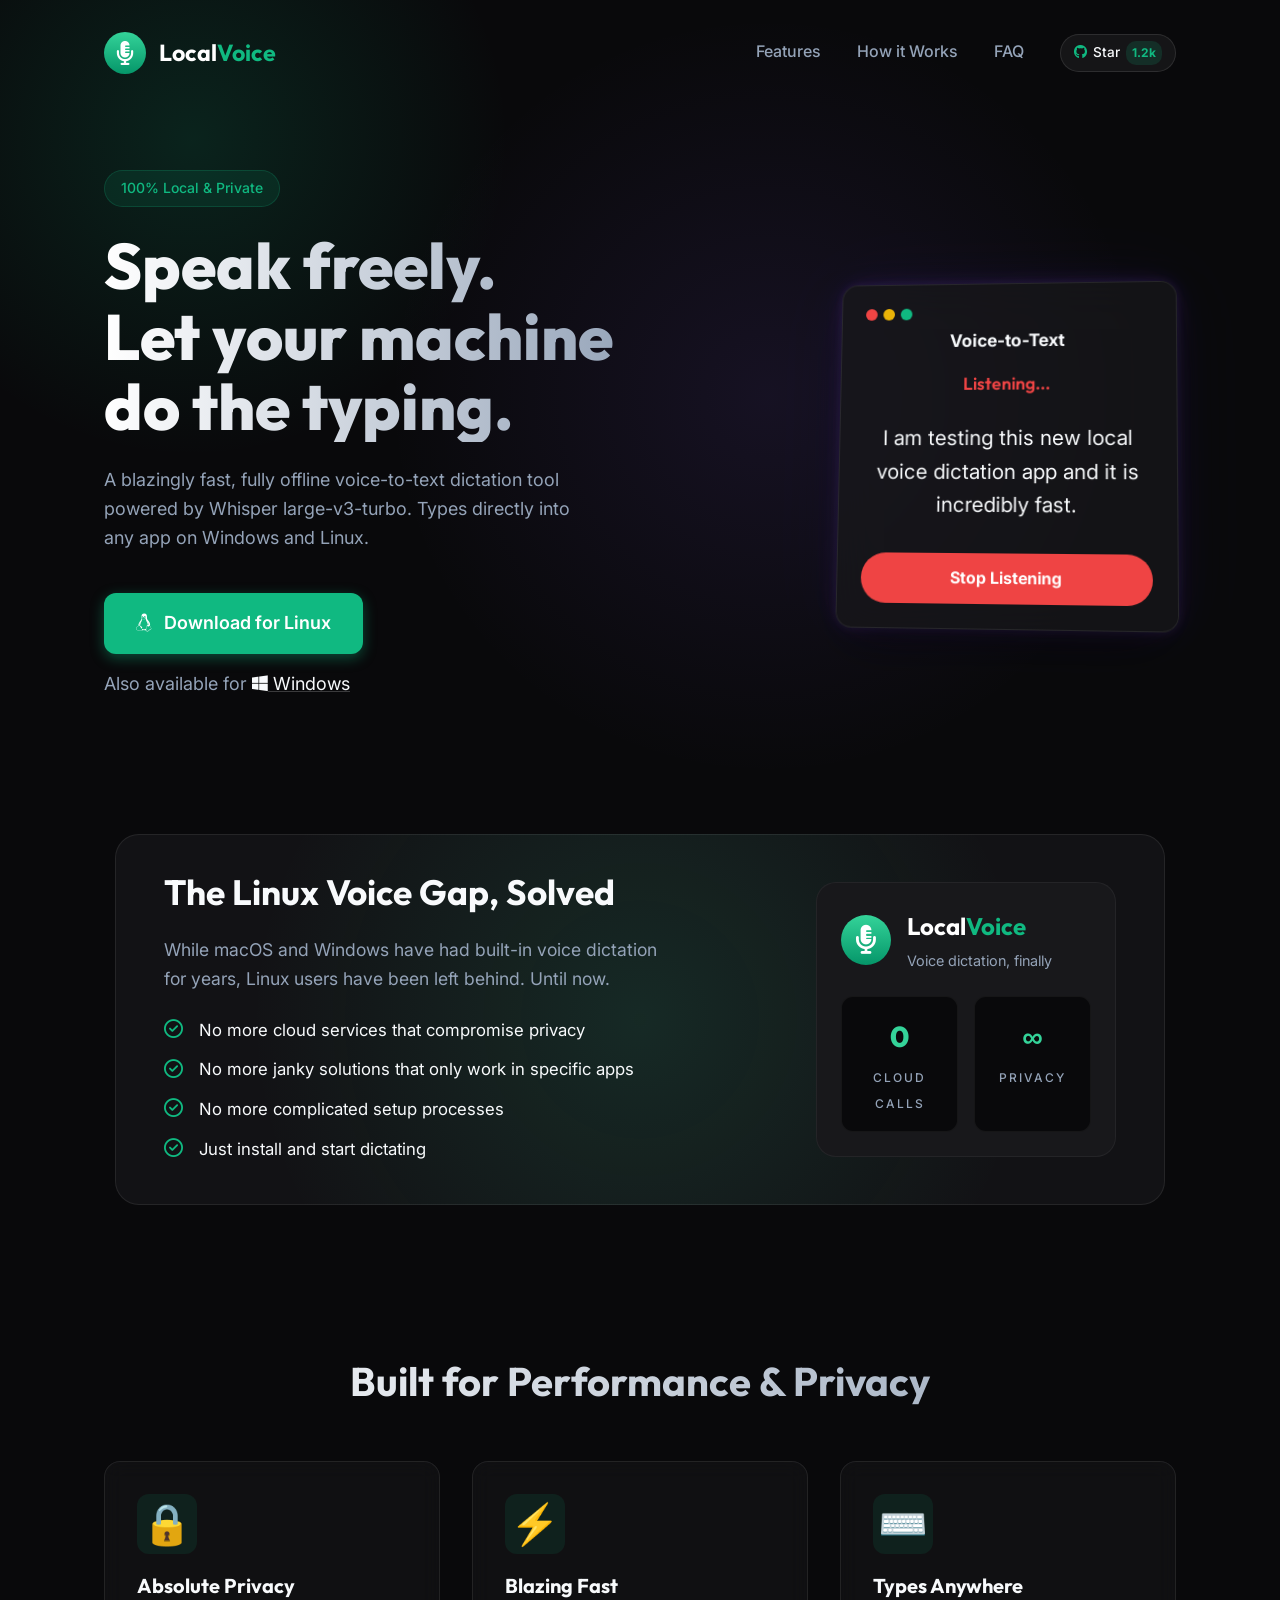
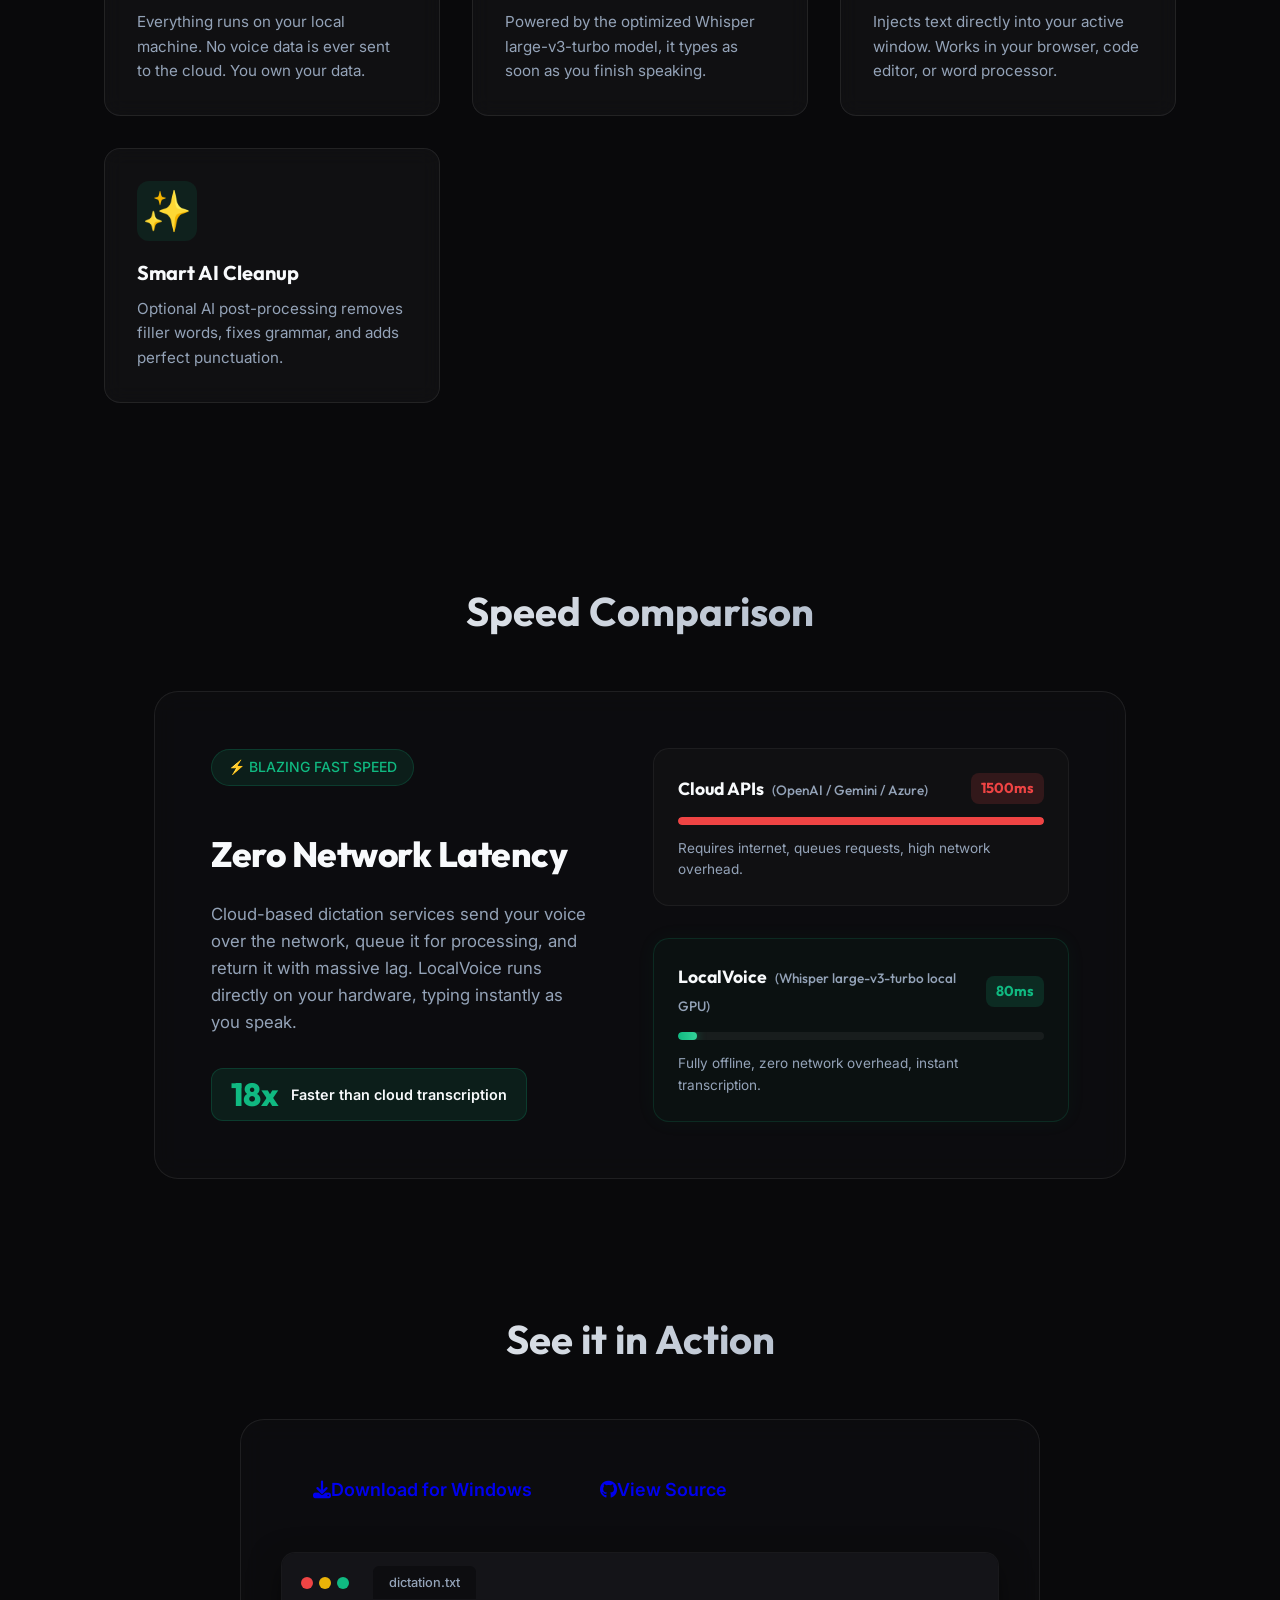
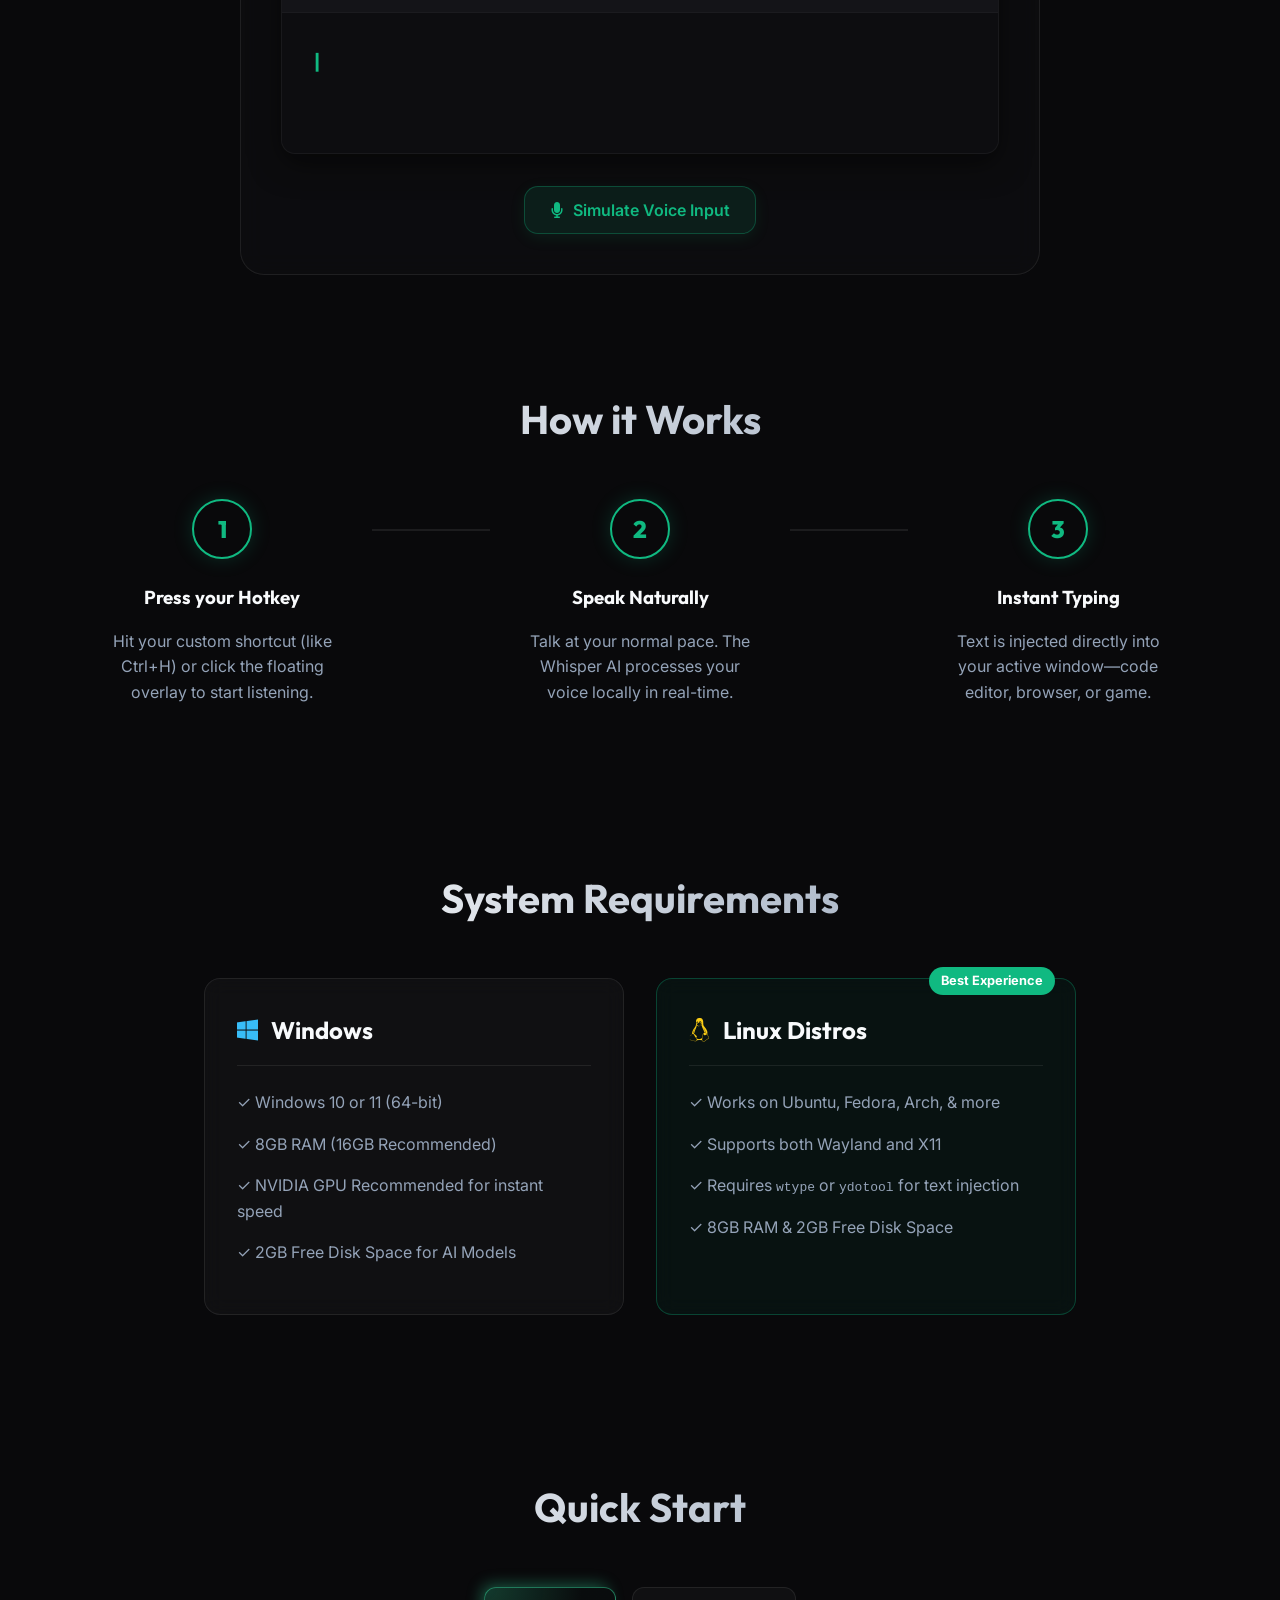
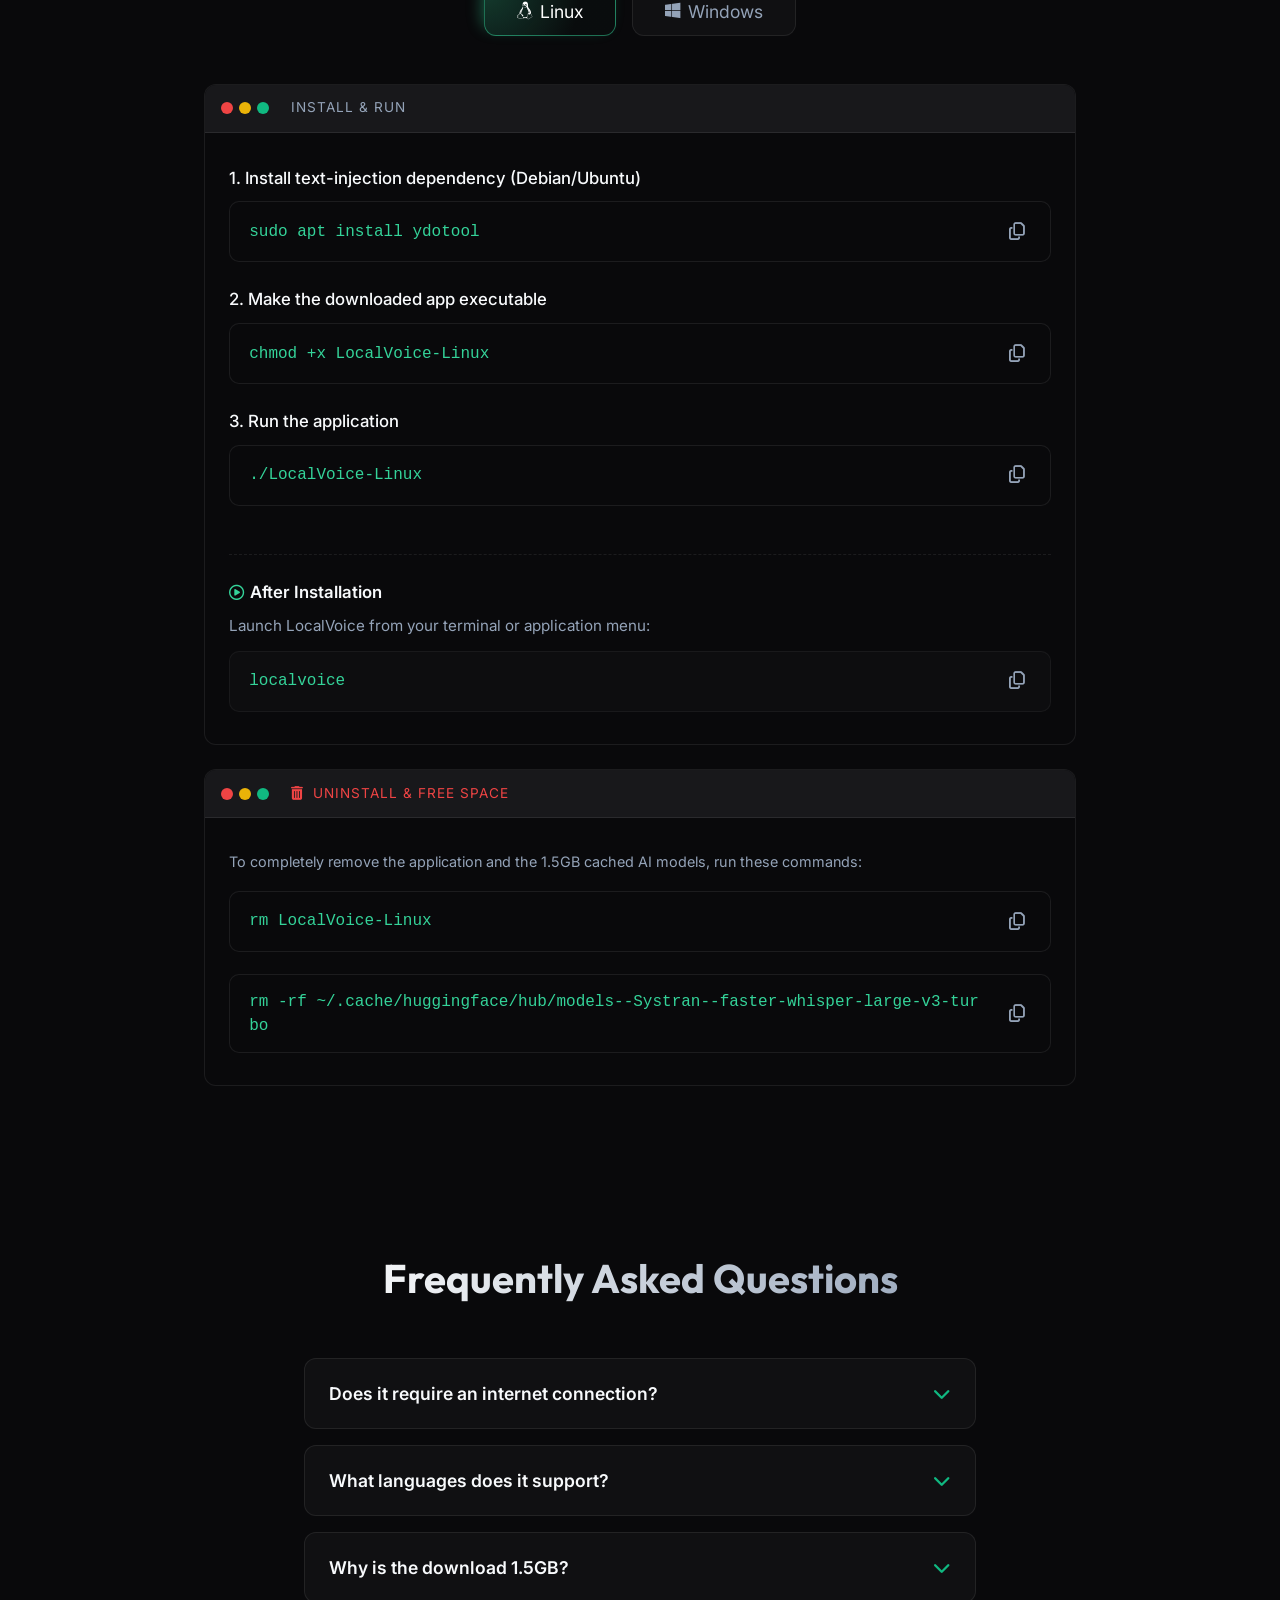
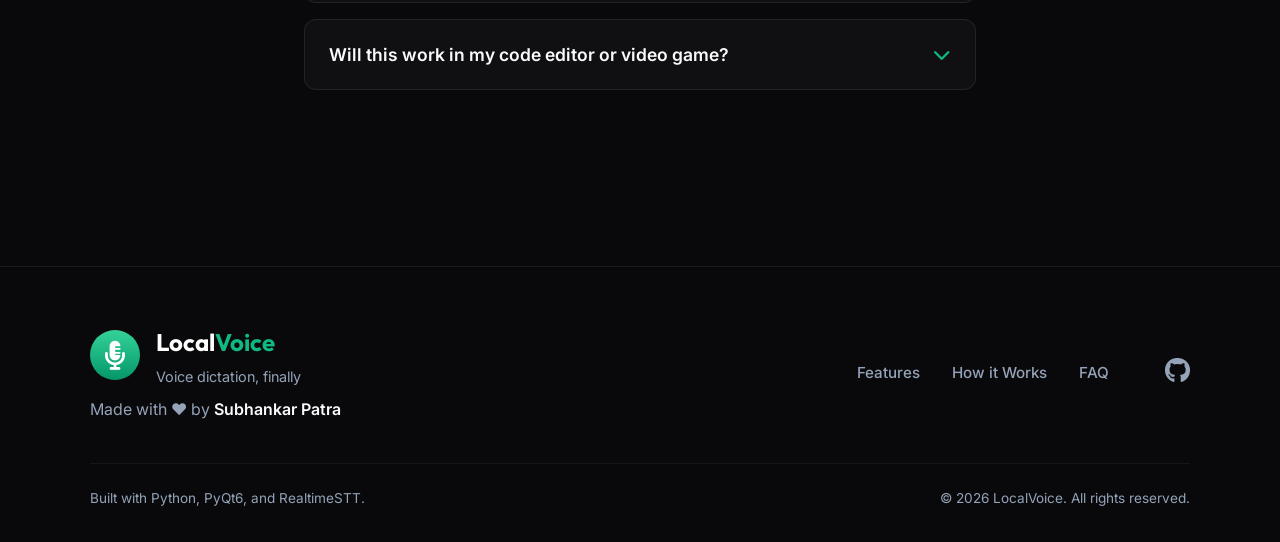
==== landing-page/index.html @ 936fd00c "Web: Final fix for GitHub repository links and download button" ====
<!DOCTYPE html>
<html lang="en">
<head>
    <meta charset="UTF-8">
    <meta name="viewport" content="width=device-width, initial-scale=1.0">
    <title>LocalVoice - Secure & Fast Voice Dictation</title>
    <link rel="preconnect" href="https://fonts.googleapis.com">
    <link rel="preconnect" href="https://fonts.gstatic.com" crossorigin>
    <link href="https://fonts.googleapis.com/css2?family=Inter:wght@400;500&family=Outfit:wght@500;700;800&display=swap" rel="stylesheet">
    <link rel="stylesheet" href="https://cdnjs.cloudflare.com/ajax/libs/font-awesome/6.4.0/css/all.min.css">
    <link rel="stylesheet" href="style.css">
</head>
<body>
    <div class="glow-bg"></div>
    <nav class="navbar">
        <div class="card-header" style="margin-bottom: 0;">
            <div class="icon-circle" style="width: 42px; height: 42px; margin-right: 0.8rem;">
                <i class="fa-solid fa-microphone-lines" style="font-size: 1.5rem;"></i>
            </div>
            <div class="card-title">
                <h3 style="font-size: 1.45rem; margin-bottom: 0; line-height: 1; font-family: 'Outfit', sans-serif; font-weight: 700;">Local<span>Voice</span></h3>
            </div>
        </div>
        <div class="nav-links">
            <a href="#features">Features</a>
            <a href="#how-it-works">How it Works</a>
            <a href="#faq">FAQ</a>
            <a href="https://github.com/Subhankar-Patra1/Local_Voice" target="_blank" class="nav-github-star">
                <i class="fa-brands fa-github"></i>
                <span>Star</span>
                <span class="star-count">1.2k</span>
            </a>
        </div>
    </nav>

    <main class="hero">
        <div class="hero-content">
            <div class="badge">100% Local & Private</div>
            <h1>Speak freely. <br> Let your machine do the typing.</h1>
            <p>A blazingly fast, fully offline voice-to-text dictation tool powered by Whisper large-v3-turbo. Types directly into any app on Windows and Linux.</p>
            
            <div class="download-container">
                <a href="https://github.com/Subhankar-Patra1/Local_Voice/releases/latest/download/LocalVoice_Setup.exe" id="download-btn" class="btn primary-btn">
                    <span id="btn-text">Download for Windows</span>
                </a>
                <p id="os-fallback" class="os-fallback">Also available for <a href="#" id="other-os-link">Other OS</a></p>
            </div>
        </div>
        
        <div class="hero-image">
            <div class="glass-mockup">
                <div class="mockup-header">
                    <span class="dot red"></span>
                    <span class="dot yellow"></span>
                    <span class="dot green"></span>
                </div>
                <div class="mockup-body">
                    <div class="mockup-title">Voice-to-Text</div>
                    <div class="mockup-status">Listening...</div>
                    <div class="mockup-text">I am testing this new local voice dictation app and it is incredibly fast.</div>
                    <div class="mockup-btn">Stop Listening</div>
                </div>
            </div>
        </div>
    </main>

    <section class="linux-gap">
        <div class="linux-gap-content">
            <h2>The Linux Voice Gap, Solved</h2>
            <p class="subtitle">While macOS and Windows have had built-in voice dictation for years, Linux users have been left behind. Until now.</p>
            
            <ul class="checklist">
                <li><i class="fa-regular fa-circle-check"></i> No more cloud services that compromise privacy</li>
                <li><i class="fa-regular fa-circle-check"></i> No more janky solutions that only work in specific apps</li>
                <li><i class="fa-regular fa-circle-check"></i> No more complicated setup processes</li>
                <li><i class="fa-regular fa-circle-check"></i> Just install and start dictating</li>
            </ul>
        </div>
        <div class="linux-gap-card">
            <div class="stats-card">
                <div class="card-header">
                    <div class="icon-circle">
                        <i class="fa-solid fa-microphone-lines"></i>
                    </div>
                    <div class="card-title">
                        <h3>Local<span>Voice</span></h3>
                        <p>Voice dictation, finally</p>
                    </div>
                </div>
                <div class="stats-grid">
                    <div class="stat-box">
                        <span class="stat-value">0</span>
                        <span class="stat-label">CLOUD<br>CALLS</span>
                    </div>
                    <div class="stat-box">
                        <span class="stat-value">∞</span>
                        <span class="stat-label">PRIVACY</span>
                    </div>
                </div>
            </div>
        </div>
    </section>

    <section id="features" class="features">
        <h2 class="section-title">Built for Performance & Privacy</h2>
        <div class="feature-grid">
            <div class="feature-card glass">
                <div class="feature-icon">🔒</div>
                <h3>Absolute Privacy</h3>
                <p>Everything runs on your local machine. No voice data is ever sent to the cloud. You own your data.</p>
            </div>
            <div class="feature-card glass">
                <div class="feature-icon">⚡</div>
                <h3>Blazing Fast</h3>
                <p>Powered by the optimized Whisper large-v3-turbo model, it types as soon as you finish speaking.</p>
            </div>
            <div class="feature-card glass">
                <div class="feature-icon">⌨️</div>
                <h3>Types Anywhere</h3>
                <p>Injects text directly into your active window. Works in your browser, code editor, or word processor.</p>
            </div>
            <div class="feature-card glass">
                <div class="feature-icon">✨</div>
                <h3>Smart AI Cleanup</h3>
                <p>Optional AI post-processing removes filler words, fixes grammar, and adds perfect punctuation.</p>
            </div>
        </div>
    </section>

    <section id="latency" class="latency-section">
        <h2 class="section-title">Speed Comparison</h2>
        <div class="latency-container glass">
            <div class="latency-info">
                <span class="badge" style="background: rgba(16, 185, 129, 0.1); color: var(--accent); border: 1px solid rgba(16, 185, 129, 0.2);">⚡ BLAZING FAST SPEED</span>
                <h2>Zero Network Latency</h2>
                <p>Cloud-based dictation services send your voice over the network, queue it for processing, and return it with massive lag. LocalVoice runs directly on your hardware, typing instantly as you speak.</p>
                <div class="speed-multiplier">
                    <span class="multiplier-num">18x</span>
                    <span class="multiplier-label">Faster than cloud transcription</span>
                </div>
            </div>
            <div class="latency-visual">
                <div class="latency-bar-group">
                    <div class="latency-label-row">
                        <span>Cloud APIs <small>(OpenAI / Gemini / Azure)</small></span>
                        <span class="time slow">1500ms</span>
                    </div>
                    <div class="progress-track">
                        <div class="progress-bar slow-bar" style="width: 0;" data-width="100%"></div>
                    </div>
                    <div class="bar-subtext">Requires internet, queues requests, high network overhead.</div>
                </div>
                
                <div class="latency-bar-group active">
                    <div class="latency-label-row">
                        <span>LocalVoice <small>(Whisper large-v3-turbo local GPU)</small></span>
                        <span class="time fast">80ms</span>
                    </div>
                    <div class="progress-track">
                        <div class="progress-bar fast-bar" style="width: 0;" data-width="5.3%"></div>
                    </div>
                    <div class="bar-subtext">Fully offline, zero network overhead, instant transcription.</div>
                </div>
            </div>
        </div>
    </section>

    <section class="demo-section">
        <h2 class="section-title">See it in Action</h2>
        <div class="simulator-container glass">
            <div class="hero-actions">
                <a href="https://github.com/Subhankar-Patra1/Local_Voice/releases/latest/download/LocalVoice_Setup.exe" class="btn btn-primary" id="download-btn">
                    <i class="fas fa-download"></i>
                    <span>Download for Windows</span>
                </a>
                <a href="https://github.com/Subhankar-Patra1/Local_Voice" class="btn btn-secondary" target="_blank">
                    <i class="fab fa-github"></i>
                    <span>View Source</span>
                </a>
            </div>
            <div class="sim-editor-window">
                <div class="sim-editor-header">
                    <div class="sim-dots">
                        <span class="dot red"></span>
                        <span class="dot yellow"></span>
                        <span class="dot green"></span>
                    </div>
                    <div class="sim-tab">dictation.txt</div>
                </div>
                <div class="sim-editor-body">
                    <span id="sim-text-target" class="sim-text"></span><span class="sim-cursor">|</span>
                </div>
            </div>
            
            <div class="sim-controls">
                <button id="sim-start-btn" class="sim-btn">
                    <i class="fa-solid fa-microphone"></i>
                    <span id="sim-btn-label">Simulate Voice Input</span>
                </button>
                
                <div id="sim-wave-container" class="sim-wave-container">
                    <div class="wave-bar bar-1"></div>
                    <div class="wave-bar bar-2"></div>
                    <div class="wave-bar bar-3"></div>
                    <div class="wave-bar bar-4"></div>
                    <div class="wave-bar bar-5"></div>
                    <div class="wave-bar bar-6"></div>
                    <div class="wave-bar bar-7"></div>
                    <div class="wave-bar bar-8"></div>
                </div>
            </div>
        </div>
    </section>

    <section id="how-it-works" class="how-it-works">
        <h2 class="section-title">How it Works</h2>
        <div class="steps-container">
            <div class="step">
                <div class="step-number">1</div>
                <h3>Press your Hotkey</h3>
                <p>Hit your custom shortcut (like Ctrl+H) or click the floating overlay to start listening.</p>
            </div>
            <div class="step-connector"></div>
            <div class="step">
                <div class="step-number">2</div>
                <h3>Speak Naturally</h3>
                <p>Talk at your normal pace. The Whisper AI processes your voice locally in real-time.</p>
            </div>
            <div class="step-connector"></div>
            <div class="step">
                <div class="step-number">3</div>
                <h3>Instant Typing</h3>
                <p>Text is injected directly into your active window—code editor, browser, or game.</p>
            </div>
        </div>
    </section>

    <section id="requirements" class="requirements">
        <h2 class="section-title">System Requirements</h2>
        <div class="req-grid">
            <div class="req-card glass">
                <h3><i class="fa-brands fa-windows" style="margin-right: 8px; color: #38bdf8;"></i> Windows</h3>
                <ul>
                    <li>✓ Windows 10 or 11 (64-bit)</li>
                    <li>✓ 8GB RAM (16GB Recommended)</li>
                    <li>✓ NVIDIA GPU Recommended for instant speed</li>
                    <li>✓ 2GB Free Disk Space for AI Models</li>
                </ul>
            </div>
            <div class="req-card glass recommended">
                <div class="rec-badge">Best Experience</div>
                <h3><i class="fa-brands fa-linux" style="margin-right: 8px; color: #facc15;"></i> Linux Distros</h3>
                <ul>
                    <li>✓ Works on Ubuntu, Fedora, Arch, & more</li>
                    <li>✓ Supports both Wayland and X11</li>
                    <li>✓ Requires <code>wtype</code> or <code>ydotool</code> for text injection</li>
                    <li>✓ 8GB RAM & 2GB Free Disk Space</li>
                </ul>
            </div>
        </div>
    </section>

    <section id="installation" class="installation-section">
        <h2 class="section-title">Quick Start</h2>
        
        <div class="os-tabs">
            <button class="os-tab active" data-os="linux"><i class="fa-brands fa-linux"></i> Linux</button>
            <button class="os-tab" data-os="windows"><i class="fa-brands fa-windows"></i> Windows</button>
        </div>

        <div class="install-content active" id="content-linux">
            <div class="code-block">
                <div class="code-header" style="justify-content: flex-start; gap: 6px;">
                    <span class="dot red"></span><span class="dot yellow"></span><span class="dot green"></span>
                    <span class="filename" style="margin-left: 1rem;">Install & Run</span>
                </div>
                <div class="install-steps-list" style="padding: 2rem 1.5rem;">
                    <div class="install-step-item">
                        <p class="step-desc">1. Install text-injection dependency (Debian/Ubuntu)</p>
                        <div class="cmd-box">
                            <code>sudo apt install ydotool</code>
                            <button class="copy-btn" title="Copy code"><i class="fa-regular fa-copy"></i></button>
                        </div>
                    </div>
                    
                    <div class="install-step-item">
                        <p class="step-desc">2. Make the downloaded app executable</p>
                        <div class="cmd-box">
                            <code>chmod +x LocalVoice-Linux</code>
                            <button class="copy-btn" title="Copy code"><i class="fa-regular fa-copy"></i></button>
                        </div>
                    </div>

                    <div class="install-step-item">
                        <p class="step-desc">3. Run the application</p>
                        <div class="cmd-box">
                            <code>./LocalVoice-Linux</code>
                            <button class="copy-btn" title="Copy code"><i class="fa-regular fa-copy"></i></button>
                        </div>
                    </div>

                    <div class="after-install-box">
                        <h4 class="after-install-title">
                            <i class="fa-regular fa-circle-play" style="color: #34d399; font-size: 0.95rem; margin-right: 6px;"></i> After Installation
                        </h4>
                        <p class="after-install-desc">Launch LocalVoice from your terminal or application menu:</p>
                        <div class="cmd-box launch-cmd">
                            <code>localvoice</code>
                            <button class="copy-btn" title="Copy code"><i class="fa-regular fa-copy"></i></button>
                        </div>
                    </div>
                </div>
            </div>

            <div class="code-block mt-4">
                <div class="code-header" style="justify-content: flex-start; gap: 6px;">
                    <span class="dot red"></span><span class="dot yellow"></span><span class="dot green"></span>
                    <span class="filename" style="margin-left: 1rem; color: #ef4444;"><i class="fa-solid fa-trash-can" style="margin-right: 4px;"></i> Uninstall & Free Space</span>
                </div>
                <div class="install-steps-list" style="padding: 2rem 1.5rem;">
                    <div class="install-step-item">
                        <p class="step-desc-sub">To completely remove the application and the 1.5GB cached AI models, run these commands:</p>
                        
                        <div class="cmd-box" style="margin-bottom: 0.8rem;">
                            <code>rm LocalVoice-Linux</code>
                            <button class="copy-btn" title="Copy code"><i class="fa-regular fa-copy"></i></button>
                        </div>
                        <div class="cmd-box">
                            <code>rm -rf ~/.cache/huggingface/hub/models--Systran--faster-whisper-large-v3-turbo</code>
                            <button class="copy-btn" title="Copy code"><i class="fa-regular fa-copy"></i></button>
                        </div>
                    </div>
                </div>
            </div>
        </div>

        <div class="install-content" id="content-windows">
            <div class="code-block">
                <div class="code-header">
                    <div class="code-header-left">
                        <span class="dot red"></span><span class="dot yellow"></span><span class="dot green"></span>
                        <span class="filename">Install & Run</span>
                    </div>
                </div>
                <div class="windows-instruction">
                    <i class="fa-solid fa-mouse-pointer"></i>
                    <p>No terminal needed! Just download <strong>LocalVoice.exe</strong> and double-click to run.</p>
                </div>
            </div>
            
            <div class="code-block mt-4">
                <div class="code-header">
                    <div class="code-header-left">
                        <span class="dot red"></span><span class="dot yellow"></span><span class="dot green"></span>
                        <span class="filename">Uninstall</span>
                    </div>
                </div>
                <div class="windows-instruction">
                    <i class="fa-solid fa-trash-can" style="color: #ef4444;"></i>
                    <p>Delete <strong>LocalVoice.exe</strong> to remove the app.<br><br>To free up disk space, delete the AI model cache folder at:<br><code>C:\Users\YOUR_NAME\.cache\huggingface</code></p>
                </div>
            </div>
        </div>
    </section>

    <section id="faq" class="faq-section">
        <h2 class="section-title">Frequently Asked Questions</h2>
        <div class="faq-container">
            <div class="faq-item">
                <button class="faq-question">Does it require an internet connection? <i class="fa-solid fa-chevron-down arrow"></i></button>
                <div class="faq-answer">
                    <p>Only for the very first launch! The app needs to download the AI models (~1.5GB) once. After that, it runs 100% locally and entirely offline.</p>
                </div>
            </div>
            <div class="faq-item">
                <button class="faq-question">What languages does it support? <i class="fa-solid fa-chevron-down arrow"></i></button>
                <div class="faq-answer">
                    <p>It defaults to English for the highest accuracy, but the Whisper model supports over 90 languages including Spanish, French, German, Chinese, Japanese, and Hindi.</p>
                </div>
            </div>
            <div class="faq-item">
                <button class="faq-question">Why is the download 1.5GB? <i class="fa-solid fa-chevron-down arrow"></i></button>
                <div class="faq-answer">
                    <p>Instead of relying on a slow, privacy-invasive cloud API, we bundle the powerful <code>large-v3-turbo</code> AI model so it runs directly on your hardware for zero latency.</p>
                </div>
            </div>
            <div class="faq-item">
                <button class="faq-question">Will this work in my code editor or video game? <i class="fa-solid fa-chevron-down arrow"></i></button>
                <div class="faq-answer">
                    <p>Yes! It acts exactly like a virtual keyboard. Wherever your text cursor is blinking—whether in VS Code, a web browser, or a video game chat—the text will be typed exactly there.</p>
                </div>
            </div>
        </div>
    </section>

    <footer>
        <div class="footer-content">
            <div class="footer-brand-section">
                <div class="card-header" style="margin-bottom: 0;">
                    <div class="icon-circle">
                        <i class="fa-solid fa-microphone-lines"></i>
                    </div>
                    <div class="card-title">
                        <h3>Local<span>Voice</span></h3>
                        <p>Voice dictation, finally</p>
                    </div>
                </div>
                <div class="footer-credit">
                    <p>Made with ❤️ by <a href="https://github.com/Subhankar-Patra1" target="_blank" class="author-link">Subhankar Patra</a></p>
                </div>
            </div>
            
            <div class="footer-nav-section">
                <div class="footer-links">
                    <a href="#features">Features</a>
                    <a href="#how-it-works">How it Works</a>
                    <a href="#faq">FAQ</a>
                </div>
                <div class="footer-right">
                    <a href="https://github.com/Subhankar-Patra1/Local_Voice" target="_blank" class="github-social" title="View on GitHub">
                        <i class="fa-brands fa-github"></i>
                    </a>
                </div>
            </div>
        </div>
        <div class="footer-bottom">
            <p>Built with Python, PyQt6, and RealtimeSTT.</p>
            <p>&copy; <span id="current-year">2026</span> LocalVoice. All rights reserved.</p>
        </div>
    </footer>

    <button id="back-to-top" class="back-to-top" title="Back to Top">
        <i class="fa-solid fa-arrow-up"></i>
    </button>

    <script src="script.js"></script>
</body>
</html>
---- landing-page/style.css ----
:root {
    --bg-dark: #09090b;
    --text-main: #f8fafc;
    --text-muted: #94a3b8;
    --accent: #10b981;
    --accent-hover: #059669;
    --glass-bg: rgba(255, 255, 255, 0.03);
    --glass-border: rgba(255, 255, 255, 0.08);
}

* {
    margin: 0;
    padding: 0;
    box-sizing: border-box;
}

body {
    background-color: var(--bg-dark);
    color: var(--text-main);
    font-family: 'Inter', sans-serif;
    line-height: 1.6;
    overflow-x: hidden;
}

/* Background Glow Effect */
.glow-bg {
    position: absolute;
    top: -20%;
    left: -10%;
    width: 50vw;
    height: 50vw;
    background: radial-gradient(circle, rgba(16, 185, 129, 0.15) 0%, rgba(9, 9, 11, 0) 70%);
    z-index: -1;
    border-radius: 50%;
}

.glow-bg::after {
    content: '';
    position: absolute;
    bottom: -50%;
    right: -100%;
    width: 60vw;
    height: 60vw;
    background: radial-gradient(circle, rgba(139, 92, 246, 0.1) 0%, rgba(9, 9, 11, 0) 70%);
    border-radius: 50%;
}

/* Typography */
h1, h2, h3, .logo {
    font-family: 'Outfit', sans-serif;
}

/* Navbar */
.navbar {
    display: flex;
    justify-content: space-between;
    align-items: center;
    padding: 2rem 5%;
    max-width: 1200px;
    margin: 0 auto;
}

/* Redundant navbar-logo styles removed as card-header components are fully unified across the site */

.nav-links a {
    color: var(--text-muted);
    text-decoration: none;
    margin-left: 2rem;
    font-weight: 500;
    transition: color 0.3s;
}

.nav-links a:hover {
    color: var(--text-main);
}

/* Hero Section */
.hero {
    display: flex;
    align-items: center;
    justify-content: space-between;
    padding: 4rem 5%;
    max-width: 1200px;
    margin: 0 auto;
    min-height: 70vh;
}

.hero-content {
    flex: 1;
    max-width: 600px;
}

.badge {
    display: inline-block;
    padding: 0.4rem 1rem;
    background: rgba(16, 185, 129, 0.1);
    color: var(--accent);
    border: 1px solid rgba(16, 185, 129, 0.2);
    border-radius: 50px;
    font-size: 0.875rem;
    font-weight: 500;
    margin-bottom: 1.5rem;
}

h1 {
    font-size: 4rem;
    line-height: 1.1;
    font-weight: 800;
    margin-bottom: 1.5rem;
    background: linear-gradient(to right, #fff, #94a3b8);
    -webkit-background-clip: text;
    -webkit-text-fill-color: transparent;
}

.hero-content p {
    color: var(--text-muted);
    font-size: 1.125rem;
    margin-bottom: 2.5rem;
    max-width: 500px;
}

.download-container {
    display: flex;
    flex-direction: column;
    align-items: flex-start;
}

.btn {
    display: inline-flex;
    align-items: center;
    padding: 1rem 2rem;
    border-radius: 12px;
    font-size: 1.125rem;
    font-weight: 600;
    text-decoration: none;
    transition: all 0.3s ease;
    cursor: pointer;
}

.primary-btn {
    background-color: var(--accent);
    color: white;
    border: none;
    box-shadow: 0 4px 14px 0 rgba(16, 185, 129, 0.39);
}

.primary-btn:hover {
    background-color: var(--accent-hover);
    transform: translateY(-2px);
    box-shadow: 0 6px 20px rgba(16, 185, 129, 0.23);
}

.primary-btn .icon {
    margin-right: 0.5rem;
}

.os-fallback {
    margin-top: 1rem;
    font-size: 0.875rem;
    color: var(--text-muted);
}

.os-fallback a {
    color: var(--text-main);
    text-decoration: underline;
    text-decoration-color: rgba(255, 255, 255, 0.2);
    transition: text-decoration-color 0.3s;
}

.os-fallback a:hover {
    text-decoration-color: var(--text-main);
}

/* Hero Mockup */
.hero-image {
    flex: 1;
    display: flex;
    justify-content: flex-end;
}

.glass-mockup {
    width: 340px;
    background: rgba(24, 24, 27, 0.7);
    backdrop-filter: blur(20px);
    border: 1px solid var(--glass-border);
    border-radius: 16px;
    padding: 1.5rem;
    box-shadow: 
        0 25px 50px -12px rgba(0, 0, 0, 0.5), /* Base dark drop shadow */
        0 0 10px rgba(139, 92, 246, 0.1),     /* Tight inner glow layer */
        0 0 20px rgba(139, 92, 246, 0.1),     /* Medium glow layer */
        0 0 40px rgba(139, 92, 246, 0.08),    /* Wide glow layer */
        0 0 80px rgba(139, 92, 246, 0.05);    /* Ultra-wide faint glow layer */
    transform: perspective(1000px) rotateY(-5deg) rotateX(5deg);
    transition: transform 0.1s ease-out, box-shadow 0.5s ease;
}

.glass-mockup:hover {
    box-shadow: 
        0 25px 50px -12px rgba(0, 0, 0, 0.5),
        0 0 15px rgba(139, 92, 246, 0.2),     /* Intense tight hover glow */
        0 0 30px rgba(139, 92, 246, 0.15),    /* Medium hover glow */
        0 0 60px rgba(139, 92, 246, 0.1),     /* Wide hover glow */
        0 0 100px rgba(139, 92, 246, 0.08);   /* Ultra-wide hover glow */
}

.mockup-header {
    display: flex;
    gap: 6px;
    margin-bottom: 0.5rem;
}

.dot {
    width: 12px;
    height: 12px;
    border-radius: 50%;
}
.red { background: #ef4444; } 
.yellow { background: #eab308; }
.green { background: #10b981; }

.mockup-title {
    text-align: center;
    color: var(--text-main);
    font-weight: 700;
    margin-bottom: 1rem;
    font-size: 1.1rem;
}

.mockup-status {
    color: #ef4444; /* Danger red like the app */
    font-weight: 600;
    font-size: 1.1rem;
    text-align: center;
    margin-bottom: 1.5rem;
    font-family: 'Outfit', sans-serif;
}

.mockup-text {
    font-size: 1.3rem;
    text-align: center;
    margin-bottom: 2rem;
    color: var(--text-main);
}

.mockup-btn {
    background: #ef4444;
    color: white;
    text-align: center;
    padding: 0.75rem;
    border-radius: 50px;
    font-weight: bold;
    font-family: 'Inter', sans-serif;
    font-size: 1rem;
    cursor: pointer;
}

/* Linux Gap Section */
.linux-gap {
    display: flex;
    align-items: center;
    justify-content: space-between;
    padding: 1.8rem 3rem; /* Reduced vertical padding */
    max-width: 1050px;
    margin: 2rem auto 4rem auto;
    background: radial-gradient(circle at 50% 50%, rgba(52, 211, 153, 0.12), transparent 70%),
                rgba(20, 20, 23, 0.95);
    border-radius: 24px;
    border: 1px solid var(--glass-border);
}

.linux-gap-content {
    flex: 1;
    max-width: 600px;
    padding-right: 2rem;
}

.linux-gap-content h2 {
    font-size: 2.2rem;
    margin-bottom: 1rem;
    color: var(--text-main);
}

.linux-gap-content .subtitle {
    color: var(--text-muted);
    font-size: 1.1rem;
    margin-bottom: 1.5rem; /* Reduced from 2.5rem */
    line-height: 1.6;
}

.checklist {
    list-style: none;
}

.checklist li {
    display: flex;
    align-items: flex-start;
    margin-bottom: 0.8rem; /* Reduced from 1.2rem */
    color: var(--text-main);
    font-size: 1.05rem;
}

.checklist li i {
    color: var(--accent);
    font-size: 1.2rem;
    margin-right: 1rem;
    margin-top: 0.2rem;
}

.linux-gap-card {
    flex: 0.8;
    display: flex;
    justify-content: flex-end;
}

.stats-card {
    background: #18181b;
    border-radius: 20px;
    padding: 1.5rem;
    width: 100%;
    max-width: 300px;
    transition: none;
    border: 1px solid rgba(255, 255, 255, 0.05); /* very faint border like image */
}

.card-header {
    display: flex;
    align-items: center;
    margin-bottom: 1.5rem;
}

.icon-circle {
    width: 50px;
    height: 50px;
    background: linear-gradient(180deg, #34d399, #059669); /* Brighter teal to dark green gradient */
    border-radius: 50%;
    display: flex;
    align-items: center;
    justify-content: center;
    margin-right: 1rem;
}

.icon-circle i {
    color: #fff;
    font-size: 1.8rem;
}

.card-title h3 {
    font-size: 1.5rem;
    color: #fff;
    margin-bottom: 0.2rem;
}

.card-title h3 span {
    color: var(--accent);
}

.card-title p {
    color: var(--text-muted);
    font-size: 0.9rem;
}

.stats-grid {
    display: flex;
    gap: 1rem;
}

.stat-box {
    flex: 1;
    background: #09090b;
    border-radius: 12px;
    padding: 1rem;
    text-align: center;
    border: 1px solid rgba(255, 255, 255, 0.05);
}

.stat-value {
    display: block;
    color: #34d399; /* Matches the new brighter green */
    font-size: 1.8rem;
    font-weight: 800;
    font-family: 'Outfit', sans-serif;
    margin-bottom: 0.3rem;
}

.stat-label {
    color: var(--text-muted);
    font-size: 0.75rem;
    text-transform: uppercase;
    letter-spacing: 2px;
    font-family: 'Inter', sans-serif;
    font-weight: 500;
    line-height: 1.8;
}

/* Features */
.features {
    padding: 5rem 5%;
    max-width: 1200px;
    margin: 0 auto;
}

.section-title {
    text-align: center;
    font-size: 2.5rem;
    margin-bottom: 3rem;
    background: linear-gradient(to right, #fff, #94a3b8);
    -webkit-background-clip: text;
    -webkit-text-fill-color: transparent;
}

.feature-grid {
    display: grid;
    grid-template-columns: repeat(auto-fit, minmax(250px, 1fr));
    gap: 2rem;
}

.glass {
    background: var(--glass-bg);
    border: 1px solid var(--glass-border);
    backdrop-filter: blur(10px);
    border-radius: 16px;
    padding: 2rem;
    transition: transform 0.3s ease, background 0.3s ease;
}

.glass:hover {
    transform: translateY(-5px);
    background: rgba(255, 255, 255, 0.05);
    border-color: rgba(16, 185, 129, 0.3);
}

.feature-icon {
    font-size: 2.5rem;
    margin-bottom: 1rem;
    background: rgba(16, 185, 129, 0.1);
    width: 60px;
    height: 60px;
    display: flex;
    align-items: center;
    justify-content: center;
    border-radius: 12px;
}

.feature-card h3 {
    font-size: 1.25rem;
    margin-bottom: 0.5rem;
    color: var(--text-main);
}

.feature-card p {
    color: var(--text-muted);
    font-size: 0.95rem;
}

/* Demo Section */
.demo-section {
    padding: 2rem 5%;
    max-width: 1000px;
    margin: 0 auto;
}
/* Interactive Simulator Styles */
.simulator-container {
    max-width: 800px;
    margin: 0 auto;
    padding: 2.5rem;
    background: rgba(18, 18, 22, 0.45);
    border: 1px solid var(--glass-border);
    backdrop-filter: blur(12px);
    border-radius: 24px;
    display: flex;
    flex-direction: column;
    gap: 2rem;
}

.sim-editor-window {
    background: #0d0d10;
    border: 1px solid rgba(255, 255, 255, 0.05);
    border-radius: 14px;
    overflow: hidden;
    box-shadow: 0 10px 30px rgba(0, 0, 0, 0.5);
}

.sim-editor-header {
    background: #141418;
    padding: 0.8rem 1.2rem;
    display: flex;
    align-items: center;
    border-bottom: 1px solid rgba(255, 255, 255, 0.03);
}

.sim-dots {
    display: flex;
    gap: 6px;
    margin-right: 1.5rem;
}

.sim-tab {
    background: #0d0d10;
    padding: 0.4rem 1rem;
    border-radius: 6px 6px 0 0;
    font-size: 0.8rem;
    font-family: 'Inter', sans-serif;
    color: var(--text-muted);
    font-weight: 500;
}

.sim-editor-body {
    padding: 2rem;
    min-height: 140px;
    font-family: 'Outfit', sans-serif;
    font-size: 1.3rem;
    font-weight: 500;
    line-height: 1.6;
    color: var(--text-main);
    text-align: left;
}

.sim-text {
    white-space: pre-wrap;
}

.sim-cursor {
    color: var(--accent);
    animation: simBlink 0.8s infinite;
    font-weight: bold;
}

@keyframes simBlink {
    0%, 100% { opacity: 0; }
    50% { opacity: 1; }
}

.sim-controls {
    display: flex;
    align-items: center;
    justify-content: center;
    gap: 2rem;
}

.sim-btn {
    display: inline-flex;
    align-items: center;
    gap: 10px;
    background: rgba(16, 185, 129, 0.1);
    border: 1px solid rgba(16, 185, 129, 0.3);
    color: var(--accent);
    padding: 0.8rem 1.6rem;
    border-radius: 14px;
    font-size: 1rem;
    font-weight: 600;
    cursor: pointer;
    font-family: 'Inter', sans-serif;
    transition: all 0.3s cubic-bezier(0.4, 0, 0.2, 1);
    box-shadow: 0 4px 15px rgba(16, 185, 129, 0.1);
}

.sim-btn:hover {
    background: var(--accent);
    color: #000;
    border-color: var(--accent);
    box-shadow: 0 0 25px rgba(16, 185, 129, 0.45);
    transform: translateY(-2px);
}

.sim-btn.active {
    background: #ef4444;
    border-color: #ef4444;
    color: #fff;
    box-shadow: 0 0 25px rgba(239, 68, 68, 0.45);
}

.sim-btn:disabled {
    cursor: not-allowed;
    opacity: 0.8;
}

.sim-wave-container {
    display: none;
    align-items: center;
    gap: 4px;
    height: 40px;
    padding: 0 10px;
}

.sim-wave-container.active {
    display: flex;
}

.wave-bar {
    width: 3px;
    height: 100%;
    background: var(--accent);
    border-radius: 3px;
    animation: simWave 1.2s ease-in-out infinite alternate;
}

/* Different delay for each bar to create beautiful wave ripple */
.bar-1 { animation-delay: 0.1s; height: 15px; }
.bar-2 { animation-delay: 0.4s; height: 35px; }
.bar-3 { animation-delay: 0.2s; height: 25px; }
.bar-4 { animation-delay: 0.6s; height: 40px; }
.bar-5 { animation-delay: 0.3s; height: 20px; }
.bar-6 { animation-delay: 0.5s; height: 30px; }
.bar-7 { animation-delay: 0.15s; height: 18px; }
.bar-8 { animation-delay: 0.45s; height: 28px; }

@keyframes simWave {
    0% {
        transform: scaleY(0.3);
    }
    100% {
        transform: scaleY(1);
    }
}

/* How It Works */
.how-it-works {
    padding: 5rem 5%;
    max-width: 1200px;
    margin: 0 auto;
}
.steps-container {
    display: flex;
    justify-content: space-between;
    align-items: flex-start;
    position: relative;
    gap: 2rem;
}
.step {
    flex: 1;
    text-align: center;
    position: relative;
    z-index: 2;
}
.step-number {
    width: 60px;
    height: 60px;
    background: var(--bg-dark);
    border: 2px solid var(--accent);
    color: var(--accent);
    font-size: 1.5rem;
    font-weight: 800;
    border-radius: 50%;
    display: flex;
    align-items: center;
    justify-content: center;
    margin: 0 auto 1.5rem auto;
    font-family: 'Outfit', sans-serif;
    box-shadow: 0 0 20px rgba(16, 185, 129, 0.2);
}
.step h3 {
    margin-bottom: 1rem;
    color: var(--text-main);
}
.step p {
    color: var(--text-muted);
}
.step-connector {
    flex: 0.5;
    height: 2px;
    background: var(--glass-border);
    margin-top: 30px;
    position: relative;
    z-index: 1;
}

/* Requirements */
.requirements {
    padding: 5rem 5%;
    max-width: 1000px;
    margin: 0 auto;
}
.req-grid {
    display: grid;
    grid-template-columns: 1fr 1fr;
    gap: 2rem;
}
.req-card {
    position: relative;
}
.req-card h3 {
    font-size: 1.5rem;
    margin-bottom: 1.5rem;
    border-bottom: 1px solid var(--glass-border);
    padding-bottom: 1rem;
    color: var(--text-main);
}
.req-card ul {
    list-style: none;
}
.req-card li {
    margin-bottom: 1rem;
    color: var(--text-muted);
}
.req-card.recommended {
    border-color: rgba(16, 185, 129, 0.3);
    background: rgba(16, 185, 129, 0.05);
}
.rec-badge {
    position: absolute;
    top: -12px;
    right: 20px;
    background: var(--accent);
    color: white;
    padding: 4px 12px;
    border-radius: 20px;
    font-size: 0.8rem;
    font-weight: bold;
}

/* Installation Section */
.installation-section {
    padding: 5rem 5%;
    max-width: 1000px; /* Increased to prevent scrollbar */
    margin: 0 auto;
}

.os-tabs {
    display: flex;
    justify-content: center;
    gap: 1rem;
    margin-bottom: 3rem;
}

.os-tab {
    background: var(--glass-bg);
    border: 1px solid var(--glass-border);
    color: var(--text-muted);
    padding: 0.8rem 2rem;
    border-radius: 12px;
    font-size: 1.1rem;
    cursor: pointer;
    transition: all 0.3s ease;
    font-family: 'Inter', sans-serif;
    display: flex;
    align-items: center;
    gap: 8px;
}

.os-tab:hover {
    color: var(--text-main);
    background: rgba(255, 255, 255, 0.05);
}

.os-tab.active {
    background: radial-gradient(circle at top left, rgba(52, 211, 153, 0.25), rgba(52, 211, 153, 0.02) 70%);
    border-color: rgba(52, 211, 153, 0.5);
    color: #fff;
    box-shadow: -5px -5px 15px -3px rgba(52, 211, 153, 0.4);
    transition: all 0.4s cubic-bezier(0.16, 1, 0.3, 1);
}

.install-content {
    display: none;
    animation: fadeIn 0.3s ease;
}

.install-content.active {
    display: block;
}

@keyframes fadeIn {
    from { opacity: 0; transform: translateY(10px); }
    to { opacity: 1; transform: translateY(0); }
}

.code-block {
    background: #09090b;
    border: 1px solid var(--glass-border);
    border-radius: 12px;
    overflow: hidden;
}

.mt-4 {
    margin-top: 1.5rem;
}

.code-header {
    background: #18181b;
    padding: 0.8rem 1rem;
    border-bottom: 1px solid var(--glass-border);
    display: flex;
    align-items: center;
    justify-content: space-between;
}

.code-header-left {
    display: flex;
    align-items: center;
    gap: 6px;
}

.code-header .filename {
    margin-left: 1rem;
    color: var(--text-muted);
    font-size: 0.85rem;
    font-family: 'Inter', monospace;
    letter-spacing: 1px;
    text-transform: uppercase;
}

.copy-btn {
    background: none;
    border: none;
    color: var(--text-muted);
    cursor: pointer;
    font-size: 1.1rem;
    padding: 0.4rem;
    border-radius: 6px;
    transition: all 0.2s ease;
    display: flex;
    align-items: center;
    justify-content: center;
}

.copy-btn:hover {
    color: var(--text-main);
    background: rgba(255, 255, 255, 0.1);
}

.copy-btn.copied {
    color: var(--accent);
}

.code-block pre {
    padding: 1.5rem;
    overflow-x: auto;
}

.code-block code {
    font-family: 'Fira Code', 'Courier New', Courier, monospace;
    color: #34d399; /* Bright vibrant green for terminal text */
    line-height: 1.7;
    font-size: 1.05rem;
}

.windows-instruction {
    padding: 2.5rem;
    text-align: center;
    color: var(--text-muted);
}

.windows-instruction i {
    font-size: 2.5rem;
    color: var(--accent);
    margin-bottom: 1rem;
}

.windows-instruction strong {
    color: var(--text-main);
}

.windows-instruction code {
    display: inline-block;
    margin-top: 0.5rem;
    background: #18181b;
    padding: 0.2rem 0.5rem;
    border-radius: 4px;
    color: #a78bfa;
}

/* Individual Command Step Styles */
.install-steps-list {
    display: flex;
    flex-direction: column;
    gap: 1.5rem;
}

.install-step-item {
    display: flex;
    flex-direction: column;
    gap: 0.6rem;
}

.step-desc {
    color: var(--text-main);
    font-size: 1.05rem;
    font-weight: 500;
}

.step-desc-sub {
    color: var(--text-muted);
    font-size: 0.9rem;
    margin-bottom: 0.5rem;
}

.cmd-box {
    background: #09090b;
    border: 1px solid var(--glass-border);
    border-radius: 10px;
    padding: 0.9rem 1.2rem;
    display: flex;
    justify-content: space-between;
    align-items: center;
    gap: 1.5rem;
    transition: border-color 0.3s ease;
}

.cmd-box:hover {
    border-color: rgba(16, 185, 129, 0.3);
}

.cmd-box code {
    font-family: 'Fira Code', 'Courier New', Courier, monospace;
    color: #34d399; /* Vibrant green command */
    font-size: 1rem;
    line-height: 1.5;
    word-break: break-all;
}

.uninstall-steps {
    margin-top: 1.5rem;
    border-top: 1px dashed var(--glass-border);
    padding-top: 2rem;
}

/* After Installation Box */
.after-install-box {
    margin-top: 1.5rem;
    padding-top: 1.5rem;
    border-top: 1px dashed var(--glass-border);
}

.after-install-title {
    display: flex;
    align-items: center;
    color: var(--text-main);
    font-size: 1.05rem;
    font-weight: 600;
    margin-bottom: 0.5rem;
}

.after-install-desc {
    color: var(--text-muted);
    font-size: 0.95rem;
    margin-bottom: 0.8rem;
}

.launch-cmd {
    background: #0d0d0f; /* Darker terminal command box */
    border-color: rgba(255, 255, 255, 0.05);
}

/* FAQ */
.faq-section {
    padding: 5rem 5%;
    max-width: 800px;
    margin: 0 auto;
}
.faq-item {
    margin-bottom: 1rem;
    border: 1px solid var(--glass-border);
    border-radius: 12px;
    overflow: hidden;
    background: var(--glass-bg);
}
.faq-question {
    width: 100%;
    text-align: left;
    padding: 1.5rem;
    background: none;
    border: none;
    color: var(--text-main);
    font-size: 1.1rem;
    font-weight: 600;
    cursor: pointer;
    display: flex;
    justify-content: space-between;
    align-items: center;
    font-family: 'Inter', sans-serif;
}
.faq-question .arrow {
    transition: transform 0.3s ease;
    color: var(--accent);
}
.faq-question.active .arrow {
    transform: rotate(180deg);
}
.faq-answer {
    max-height: 0;
    overflow: hidden;
    transition: max-height 0.3s ease;
}
.faq-answer p {
    padding: 0 1.5rem 1.5rem 1.5rem;
    color: var(--text-muted);
}

/* Footer */
footer {
    border-top: 1px solid var(--glass-border);
    padding: 3.5rem 5% 2rem 5%;
    margin-top: 5rem;
    background: rgba(10, 10, 12, 0.8);
    backdrop-filter: blur(10px);
}

.footer-content {
    display: flex;
    justify-content: space-between;
    align-items: center;
    max-width: 1100px;
    margin: 0 auto 2.5rem auto;
    flex-wrap: wrap;
    gap: 2rem;
}

.footer-brand-section {
    display: flex;
    flex-direction: column;
    align-items: flex-start;
    gap: 0.6rem;
}

.footer-nav-section {
    display: flex;
    align-items: center;
    gap: 3.5rem;
}

/* Cleaned redundant footer-logo classes as card-header styles are reused directly */

.footer-links {
    display: flex;
    gap: 2rem;
}

.footer-links a {
    color: var(--text-muted);
    text-decoration: none;
    font-size: 0.95rem;
    font-weight: 500;
    transition: color 0.3s ease;
}

.footer-links a:hover {
    color: var(--accent);
}

.footer-credit p {
    color: var(--text-muted);
    font-size: 1rem;
    font-family: 'Inter', sans-serif;
}

.author-link {
    color: var(--text-main);
    text-decoration: none;
    font-weight: 600;
    transition: color 0.3s ease;
}

.author-link:hover {
    color: var(--accent);
}

.footer-right .github-social {
    color: var(--text-muted);
    font-size: 1.6rem;
    transition: all 0.3s ease;
    display: inline-flex;
    text-decoration: none;
}

.footer-right .github-social:hover {
    color: var(--text-main);
    transform: translateY(-2px);
}

.footer-bottom {
    border-top: 1px solid rgba(255, 255, 255, 0.05);
    padding-top: 1.5rem;
    display: flex;
    justify-content: space-between;
    align-items: center;
    max-width: 1100px;
    margin: 0 auto;
    flex-wrap: wrap;
    gap: 1rem;
}

.footer-bottom p {
    color: var(--text-muted);
    font-size: 0.85rem;
}

@media (max-width: 768px) {
    .hero {
        flex-direction: column;
        text-align: center;
        padding-top: 2rem;
    }
    
    h1 {
        font-size: 3rem;
    }
    
    .hero-content p {
        margin: 0 auto 2.5rem auto;
    }
    
    .download-container {
        align-items: center;
        margin-bottom: 4rem;
    }
    
    .hero-image {
        justify-content: center;
        width: 100%;
    }
    
    .glass-mockup {
        transform: none;
    }
    
    .glass-mockup:hover {
        transform: translateY(-5px);
    }
    
    .linux-gap {
        flex-direction: column;
        padding: 3rem 1.5rem;
        text-align: left;
    }
    
    .linux-gap-content {
        padding-right: 0;
    }
    
    .linux-gap-card {
        margin-top: 3rem;
        justify-content: center;
        width: 100%;
    }
    
    .steps-container {
        flex-direction: column;
        gap: 3rem;
    }
    
    .step-connector {
        display: none;
    }
    
    .req-grid {
        grid-template-columns: 1fr;
    }

    .footer-content {
        flex-direction: column;
        align-items: center;
        text-align: center;
        gap: 2.5rem;
    }

    .footer-brand-section {
        align-items: center;
    }

    .footer-nav-section {
        flex-direction: column;
        align-items: center;
        gap: 1.5rem;
    }

    .footer-links {
        justify-content: center;
        gap: 1.5rem;
        flex-wrap: wrap;
    }

    .footer-bottom {
        flex-direction: column;
        text-align: center;
        gap: 0.8rem;
    }
}

/* GitHub Star Navbar Button */
.nav-github-star {
    display: inline-flex;
    align-items: center;
    gap: 6px;
    background: rgba(255, 255, 255, 0.05);
    border: 1px solid rgba(255, 255, 255, 0.1);
    border-radius: 20px;
    padding: 0.4rem 0.8rem;
    font-size: 0.85rem;
    font-weight: 600;
    color: var(--text-main) !important;
    text-decoration: none;
    transition: all 0.3s cubic-bezier(0.4, 0, 0.2, 1);
    margin-left: 1.5rem;
}

.nav-github-star i {
    color: var(--accent);
}

.nav-github-star .star-count {
    background: rgba(16, 185, 129, 0.15);
    color: var(--accent);
    padding: 2px 6px;
    border-radius: 10px;
    font-size: 0.75rem;
    font-weight: 700;
}

.nav-github-star:hover {
    background: rgba(16, 185, 129, 0.1);
    border-color: rgba(16, 185, 129, 0.3);
    box-shadow: 0 0 15px rgba(16, 185, 129, 0.2);
    transform: translateY(-1px);
}

/* Latency Speed Comparison Section */
.latency-section {
    max-width: 1100px;
    margin: 6rem auto;
    padding: 0 5%;
}

.latency-container {
    display: grid;
    grid-template-columns: 1fr 1.1fr;
    gap: 4rem;
    padding: 3.5rem;
    border-radius: 24px;
    background: rgba(18, 18, 22, 0.45);
    border: 1px solid var(--glass-border);
    backdrop-filter: blur(12px);
    align-items: center;
}

.latency-container.glass:hover {
    transform: none;
    background: rgba(18, 18, 22, 0.45);
    border-color: var(--glass-border);
    box-shadow: none;
}

.latency-info h2 {
    font-size: 2.2rem;
    font-weight: 800;
    margin-top: 1rem;
    margin-bottom: 1.2rem;
    letter-spacing: -0.5px;
}

.latency-info p {
    color: var(--text-muted);
    font-size: 1.05rem;
    line-height: 1.6;
    margin-bottom: 2rem;
}

.speed-multiplier {
    display: inline-flex;
    align-items: center;
    gap: 12px;
    background: rgba(16, 185, 129, 0.1);
    border: 1px solid rgba(16, 185, 129, 0.2);
    padding: 0.6rem 1.2rem;
    border-radius: 12px;
}

.multiplier-num {
    color: var(--accent);
    font-size: 2rem;
    font-family: 'Outfit', sans-serif;
    font-weight: 800;
    line-height: 1;
}

.multiplier-label {
    color: var(--text-main);
    font-size: 0.9rem;
    font-weight: 600;
}

.latency-visual {
    display: flex;
    flex-direction: column;
    gap: 2rem;
}

.latency-bar-group {
    background: rgba(255, 255, 255, 0.02);
    border: 1px solid rgba(255, 255, 255, 0.05);
    border-radius: 16px;
    padding: 1.5rem;
    transition: all 0.3s ease;
}

.latency-bar-group.active {
    background: rgba(16, 185, 129, 0.03);
    border-color: rgba(16, 185, 129, 0.15);
    box-shadow: 0 0 20px rgba(16, 185, 129, 0.05);
}

.latency-label-row {
    display: flex;
    justify-content: space-between;
    align-items: center;
    font-family: 'Outfit', sans-serif;
    font-weight: 700;
    font-size: 1.1rem;
    color: var(--text-main);
    margin-bottom: 0.8rem;
}

.latency-label-row small {
    font-weight: 500;
    color: var(--text-muted);
    margin-left: 5px;
    font-size: 0.85rem;
}

.time {
    padding: 4px 10px;
    border-radius: 8px;
    font-size: 0.9rem;
}

.time.slow {
    background: rgba(239, 68, 68, 0.15);
    color: #ef4444;
}

.time.fast {
    background: rgba(16, 185, 129, 0.15);
    color: var(--accent);
}

.progress-track {
    width: 100%;
    height: 8px;
    background: rgba(255, 255, 255, 0.05);
    border-radius: 4px;
    overflow: hidden;
    margin-bottom: 0.8rem;
}

.progress-bar {
    height: 100%;
    border-radius: 4px;
    transition: width 1.5s cubic-bezier(0.1, 1, 0.1, 1);
}

.slow-bar {
    background: #ef4444;
}

.fast-bar {
    background: linear-gradient(90deg, var(--accent), #34d399);
    box-shadow: 0 0 10px rgba(16, 185, 129, 0.5);
}

.bar-subtext {
    font-size: 0.85rem;
    color: var(--text-muted);
}

/* Floating Back to Top Button */
.back-to-top {
    position: fixed;
    bottom: 30px;
    right: 30px;
    width: 46px;
    height: 46px;
    border-radius: 50%;
    background: rgba(10, 10, 12, 0.7);
    border: 1px solid var(--glass-border);
    backdrop-filter: blur(10px);
    color: var(--text-main);
    display: flex;
    justify-content: center;
    align-items: center;
    font-size: 1.1rem;
    cursor: pointer;
    z-index: 1000;
    opacity: 0;
    visibility: hidden;
    transform: translateY(15px);
    transition: all 0.4s cubic-bezier(0.4, 0, 0.2, 1);
    box-shadow: 0 4px 20px rgba(0, 0, 0, 0.3);
}

.back-to-top:hover {
    border-color: rgba(16, 185, 129, 0.4);
    box-shadow: 0 0 20px rgba(16, 185, 129, 0.3);
    color: var(--accent);
    transform: translateY(-2px);
}

.back-to-top.show {
    opacity: 1;
    visibility: visible;
    transform: translateY(0);
}

/* Responsive Overrides for Latency & Star Badge */
@media (max-width: 768px) {
    .nav-github-star {
        margin-left: 0;
        margin-top: 1rem;
        width: fit-content;
    }
    
    .latency-container {
        grid-template-columns: 1fr;
        padding: 2.5rem 1.8rem;
        gap: 2.5rem;
    }
    
    .latency-info h2 {
        font-size: 1.8rem;
    }
    
    .back-to-top {
        bottom: 20px;
        right: 20px;
        width: 42px;
        height: 42px;
    }
}

/* ── Download Toast Notification ── */
.download-toast {
    position: fixed;
    bottom: 30px;
    left: 50%;
    transform: translateX(-50%) translateY(120px);
    z-index: 9999;
    display: flex;
    align-items: center;
    gap: 14px;
    background: rgba(18, 18, 22, 0.92);
    backdrop-filter: blur(20px);
    -webkit-backdrop-filter: blur(20px);
    border: 1px solid rgba(16, 185, 129, 0.25);
    border-radius: 16px;
    padding: 16px 22px;
    min-width: 360px;
    max-width: 480px;
    box-shadow:
        0 8px 40px rgba(0, 0, 0, 0.5),
        0 0 30px rgba(16, 185, 129, 0.08);
    opacity: 0;
    transition: all 0.5s cubic-bezier(0.16, 1, 0.3, 1);
    pointer-events: none;
}

.download-toast.show {
    transform: translateX(-50%) translateY(0);
    opacity: 1;
    pointer-events: auto;
}

.toast-icon {
    flex-shrink: 0;
    width: 42px;
    height: 42px;
    border-radius: 12px;
    background: rgba(16, 185, 129, 0.12);
    display: flex;
    align-items: center;
    justify-content: center;
    font-size: 1.25rem;
    color: #10b981;
}

.toast-body {
    flex: 1;
    min-width: 0;
}

.toast-title {
    font-family: 'Outfit', sans-serif;
    font-weight: 700;
    font-size: 1rem;
    color: #f4f4f5;
    margin-bottom: 2px;
}

.toast-desc {
    font-size: 0.85rem;
    color: #a1a1aa;
    margin-bottom: 8px;
    white-space: nowrap;
    overflow: hidden;
    text-overflow: ellipsis;
}

.toast-bar {
    width: 100%;
    height: 4px;
    background: rgba(255, 255, 255, 0.06);
    border-radius: 2px;
    overflow: hidden;
}

.toast-bar-fill {
    height: 100%;
    width: 30%;
    background: linear-gradient(90deg, #10b981, #34d399);
    border-radius: 2px;
    animation: toastBarPulse 2s ease-in-out infinite;
}

@keyframes toastBarPulse {
    0%   { width: 15%; opacity: 0.7; }
    50%  { width: 85%; opacity: 1; }
    100% { width: 15%; opacity: 0.7; }
}

.toast-close {
    flex-shrink: 0;
    background: none;
    border: none;
    color: #71717a;
    font-size: 1.3rem;
    cursor: pointer;
    padding: 4px 8px;
    border-radius: 8px;
    transition: all 0.2s ease;
    line-height: 1;
}

.toast-close:hover {
    background: rgba(255, 255, 255, 0.06);
    color: #f4f4f5;
}

@media (max-width: 768px) {
    .download-toast {
        min-width: 0;
        width: calc(100% - 32px);
        left: 16px;
        right: 16px;
        bottom: 16px;
        transform: translateX(0) translateY(120px);
    }
    .download-toast.show {
        transform: translateX(0) translateY(0);
    }
}
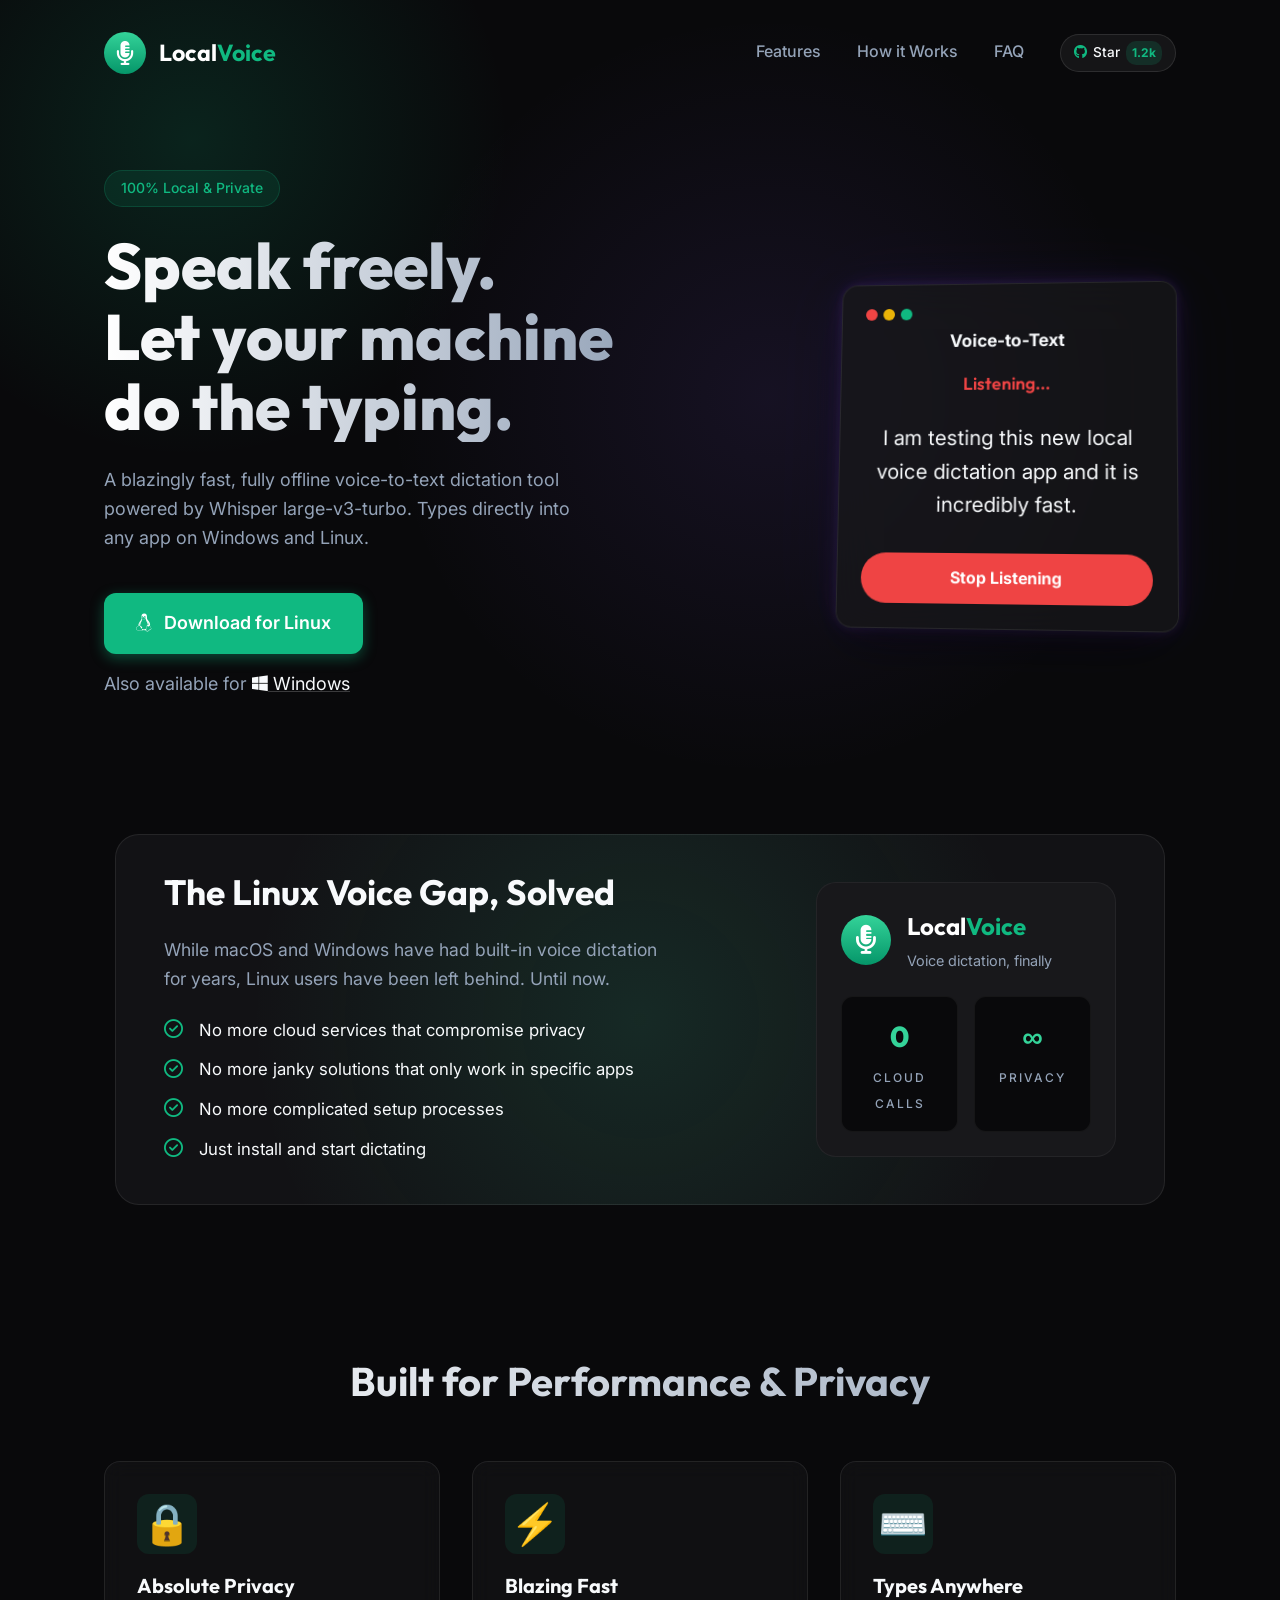
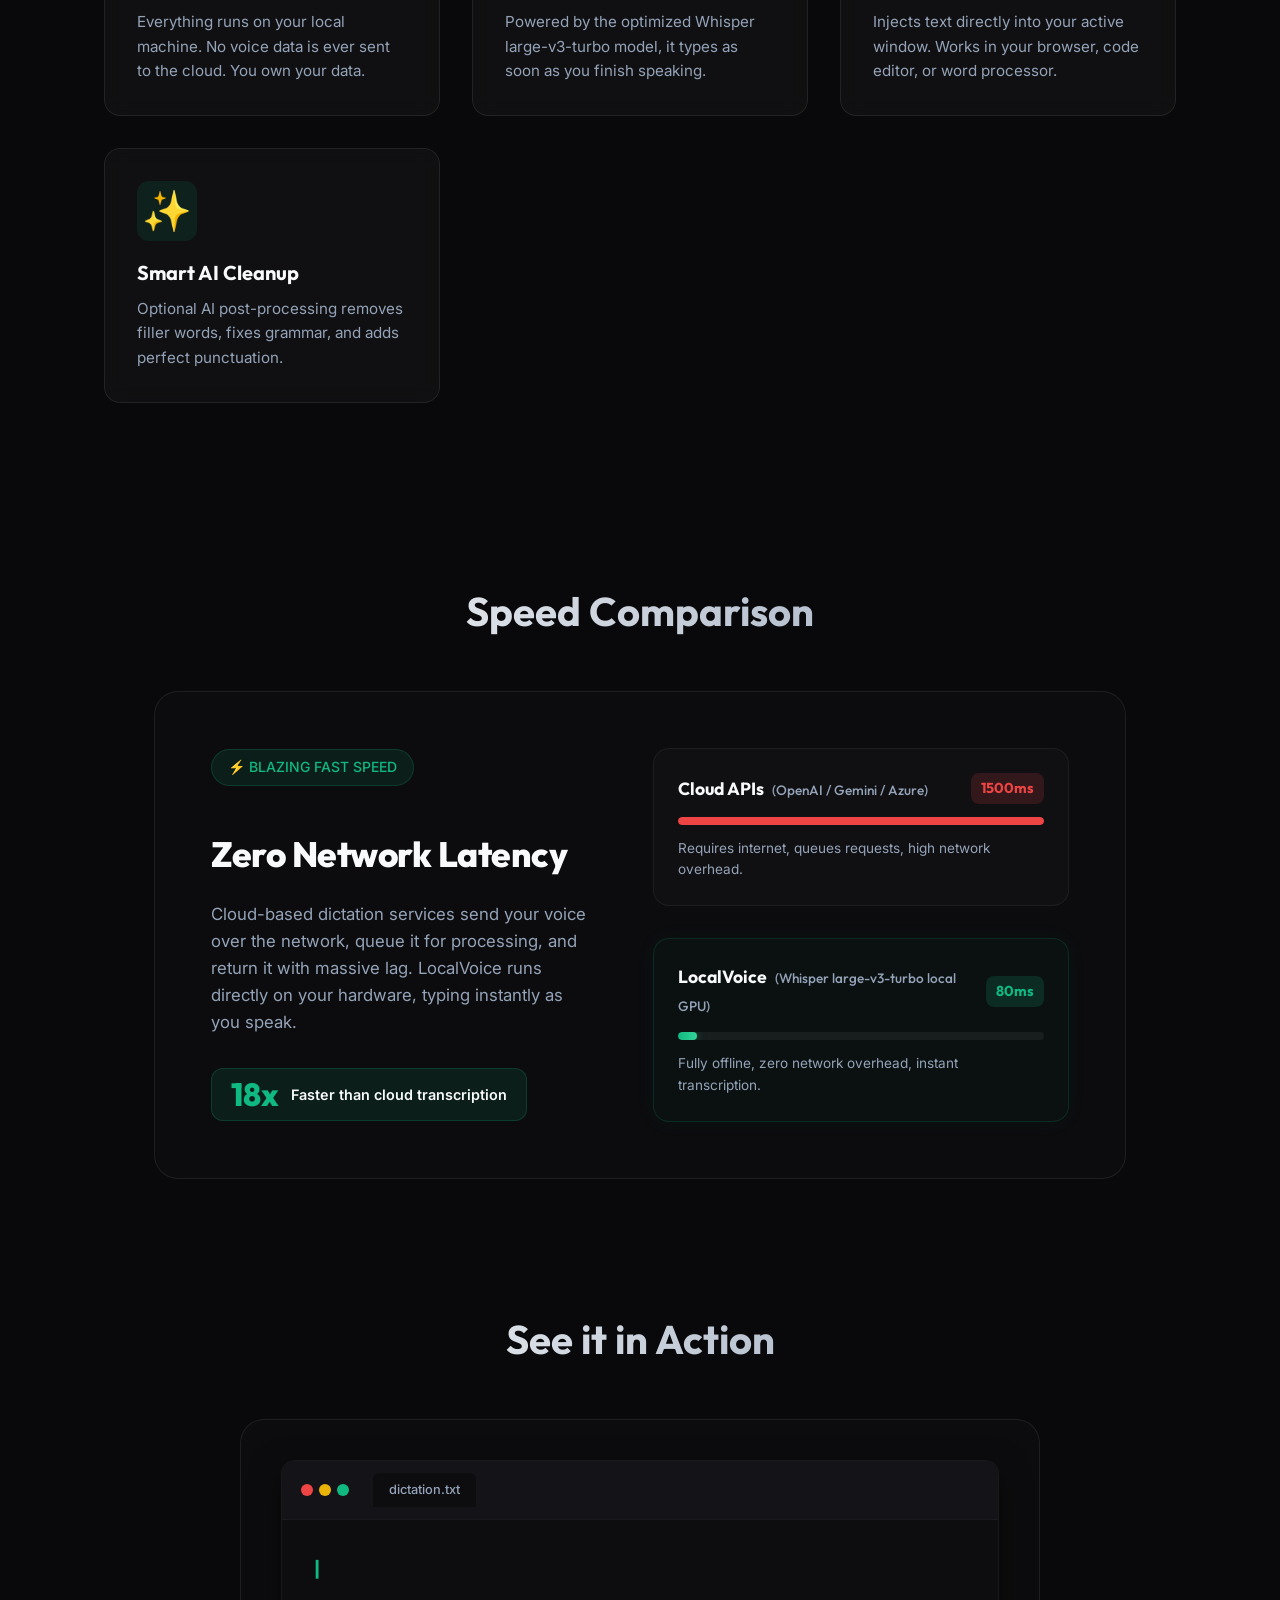
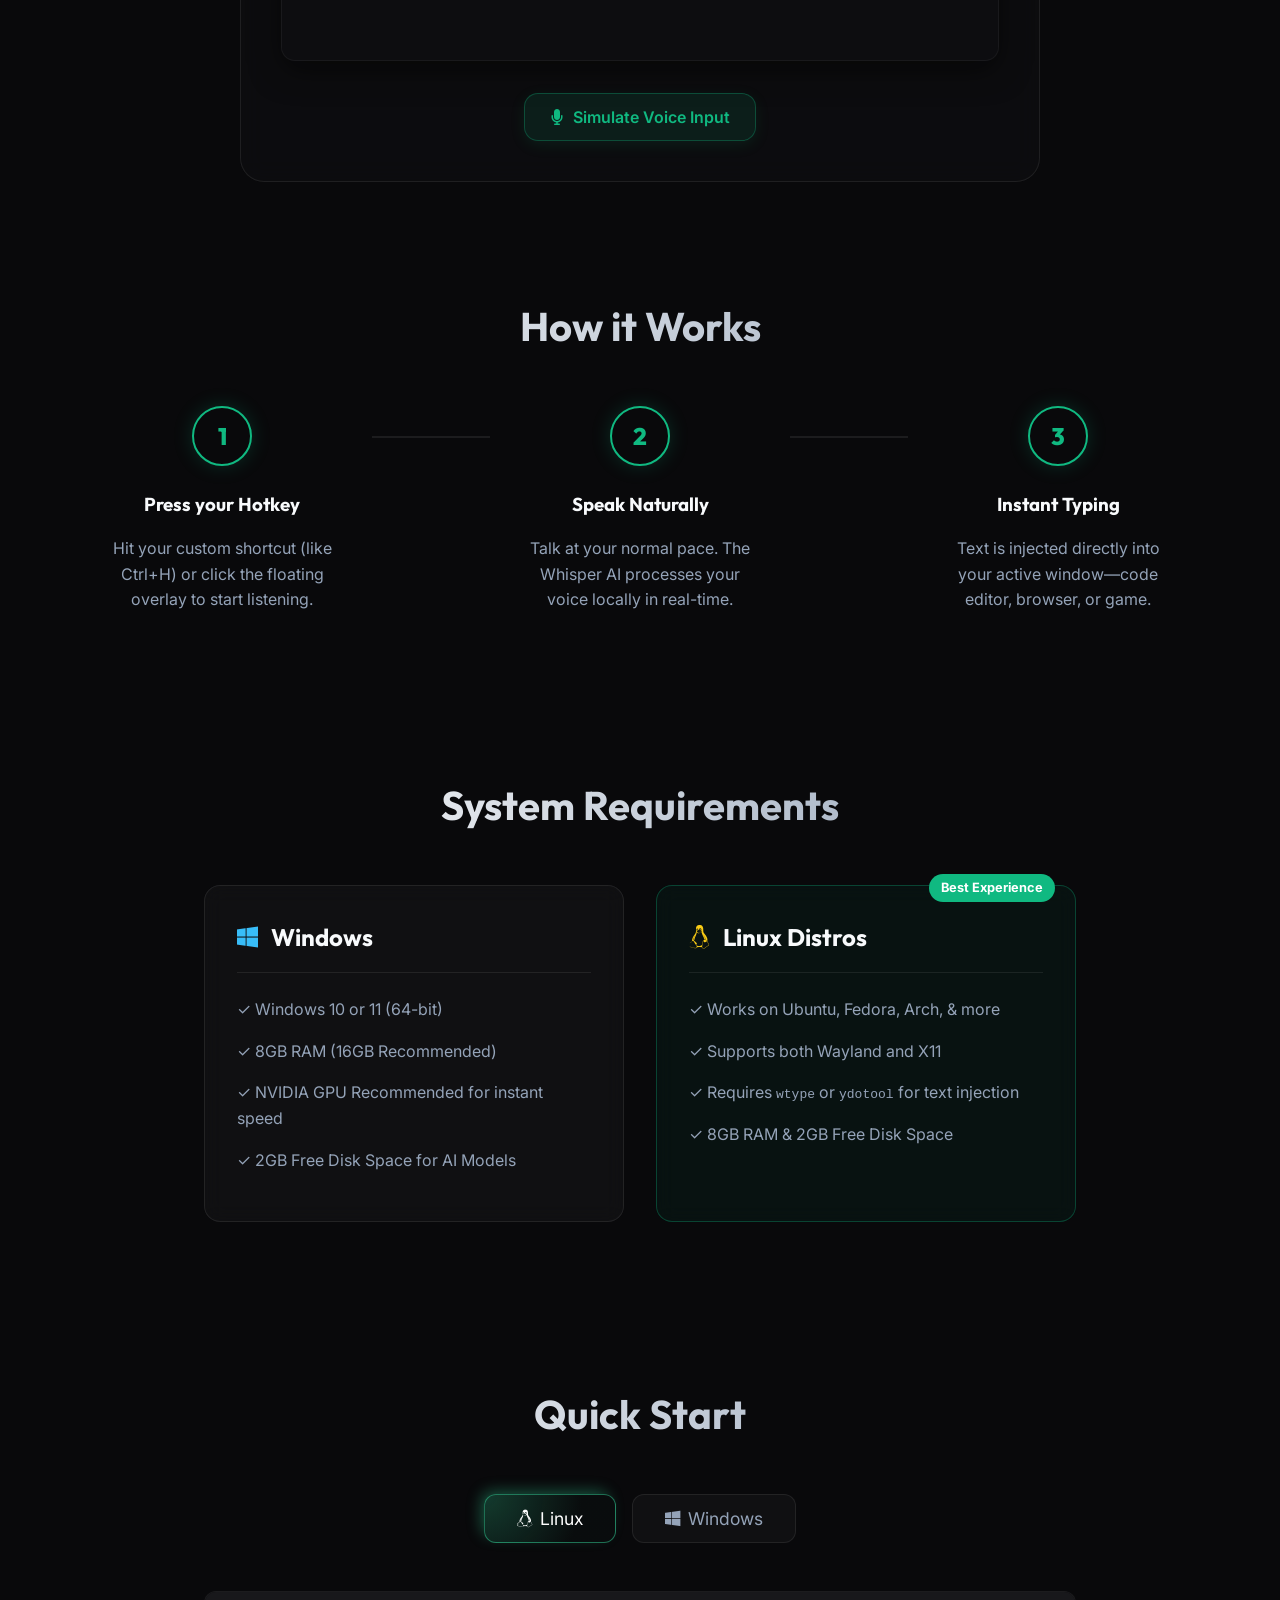
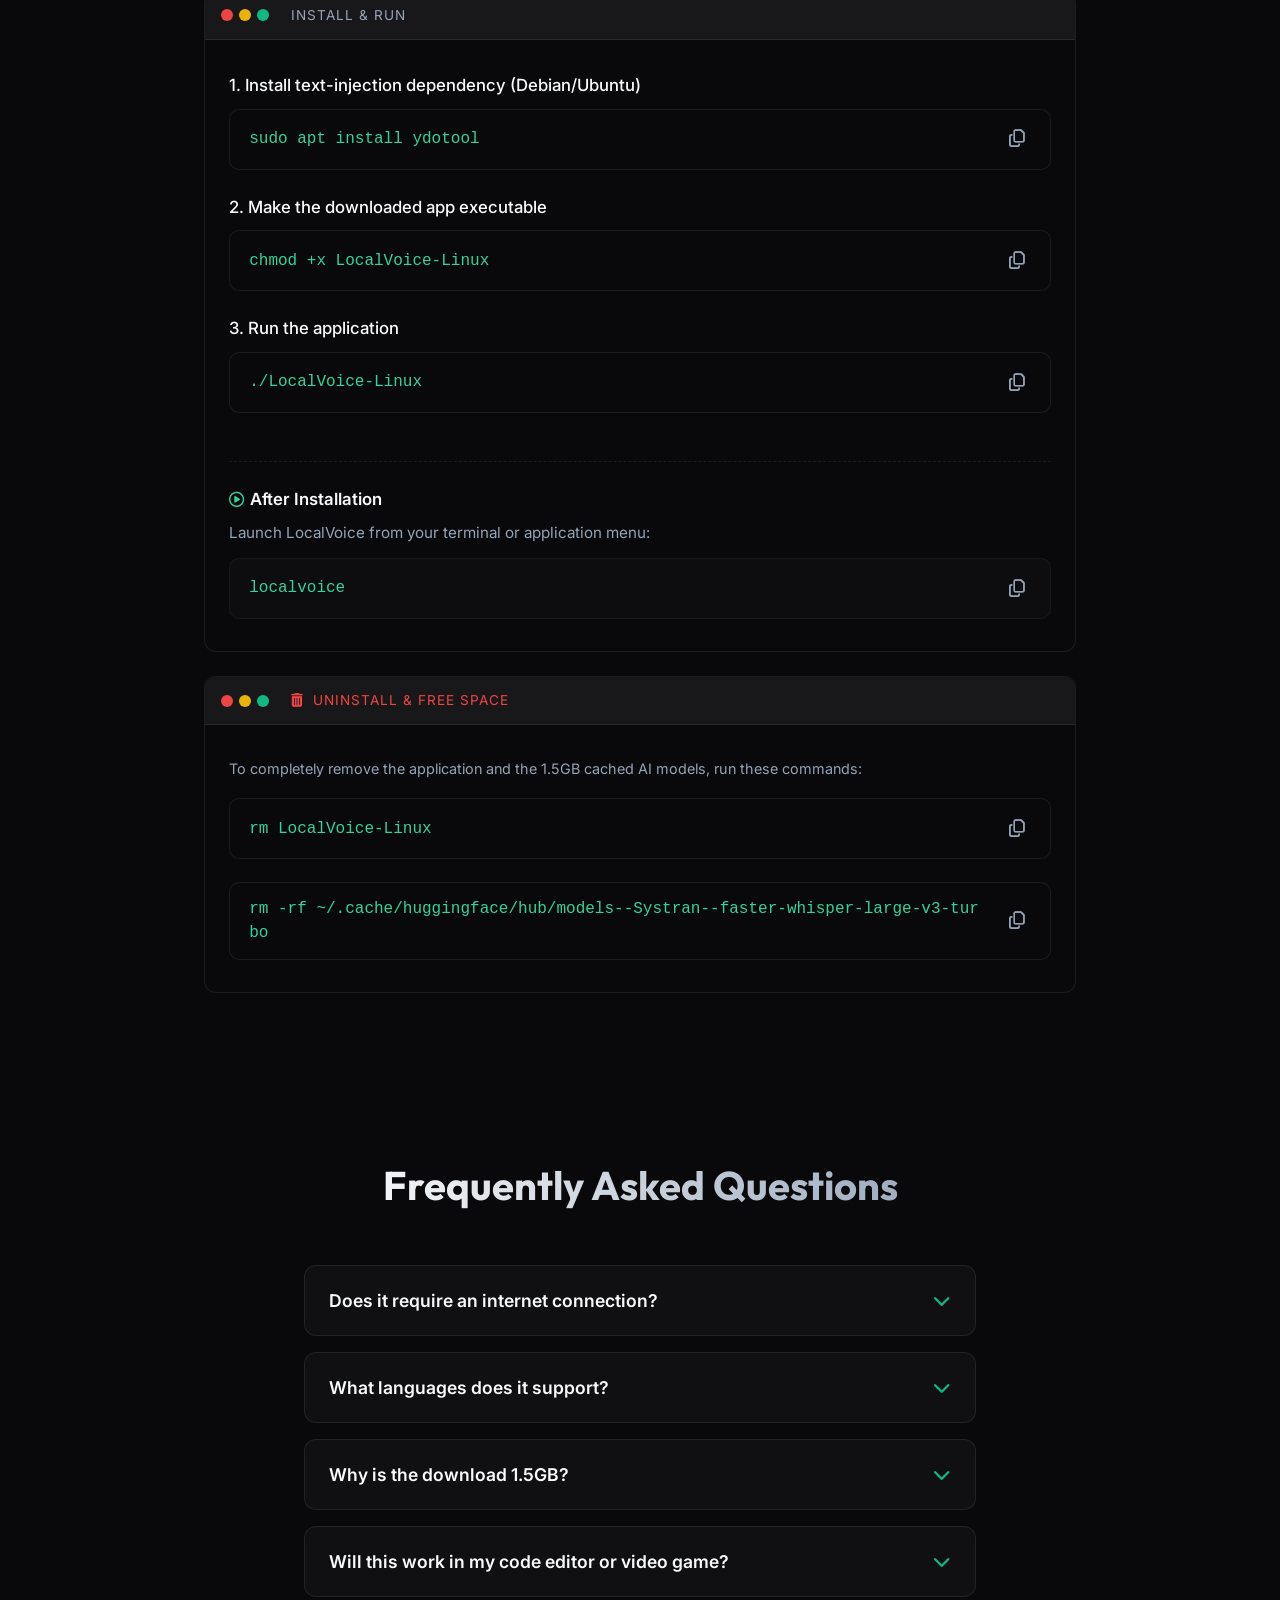
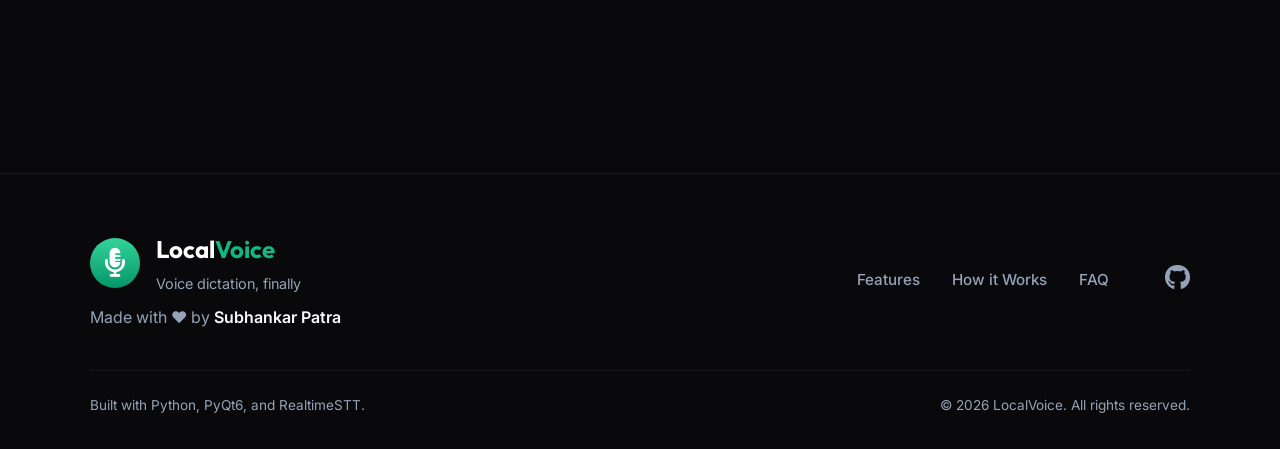
==== commit 940b24a1: "Web: Clean up redundant unstyled links in simulator section" ====
--- a/landing-page/index.html
+++ b/landing-page/index.html
@@ -40,7 +40,7 @@
             <p>A blazingly fast, fully offline voice-to-text dictation tool powered by Whisper large-v3-turbo. Types directly into any app on Windows and Linux.</p>
             
             <div class="download-container">
-                <a href="https://github.com/Subhankar-Patra1/Local_Voice/releases/latest/download/LocalVoice_Setup.exe" id="download-btn" class="btn primary-btn">
+                <a href="https://github.com/Subhankar-Patra1/Local_Voice/releases/download/v1.0.0/LocalVoice_Setup.exe" id="download-btn" class="btn primary-btn">
                     <span id="btn-text">Download for Windows</span>
                 </a>
                 <p id="os-fallback" class="os-fallback">Also available for <a href="#" id="other-os-link">Other OS</a></p>
@@ -168,16 +168,6 @@
     <section class="demo-section">
         <h2 class="section-title">See it in Action</h2>
         <div class="simulator-container glass">
-            <div class="hero-actions">
-                <a href="https://github.com/Subhankar-Patra1/Local_Voice/releases/latest/download/LocalVoice_Setup.exe" class="btn btn-primary" id="download-btn">
-                    <i class="fas fa-download"></i>
-                    <span>Download for Windows</span>
-                </a>
-                <a href="https://github.com/Subhankar-Patra1/Local_Voice" class="btn btn-secondary" target="_blank">
-                    <i class="fab fa-github"></i>
-                    <span>View Source</span>
-                </a>
-            </div>
             <div class="sim-editor-window">
                 <div class="sim-editor-header">
                     <div class="sim-dots">
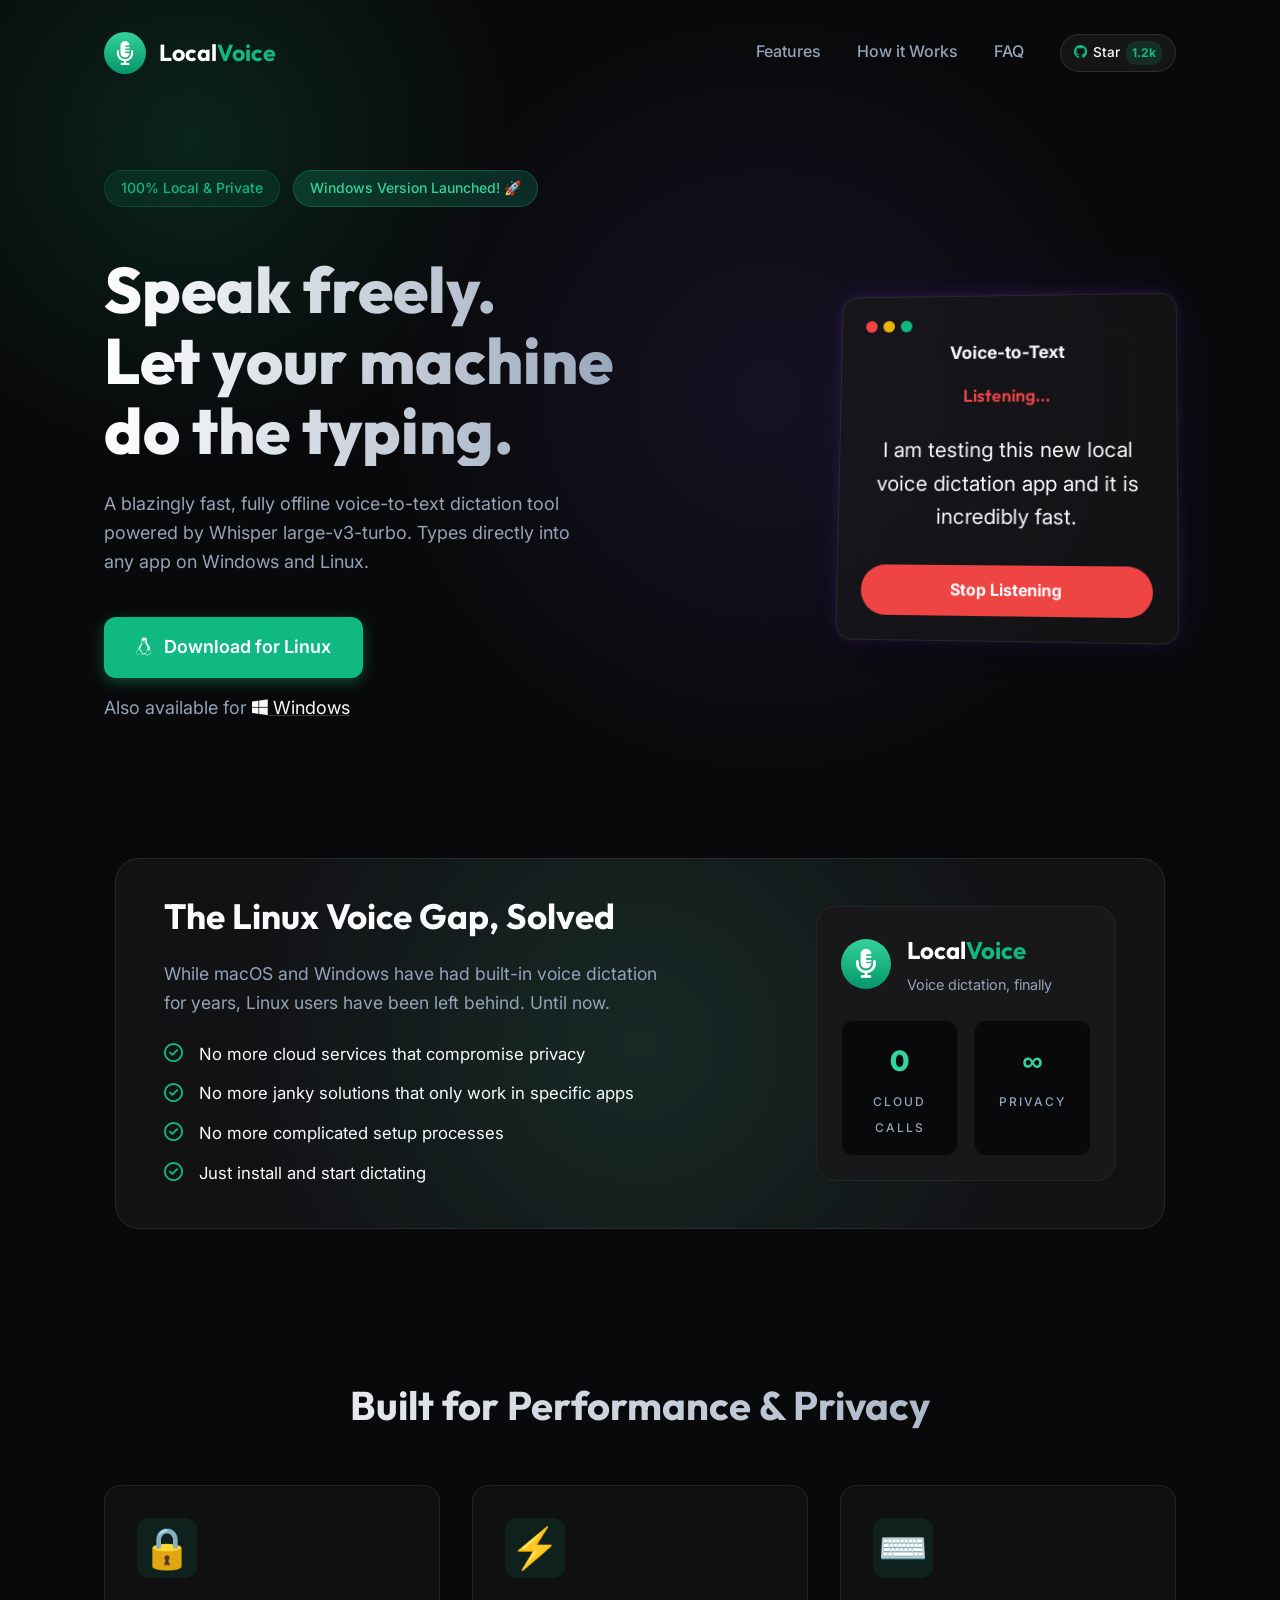
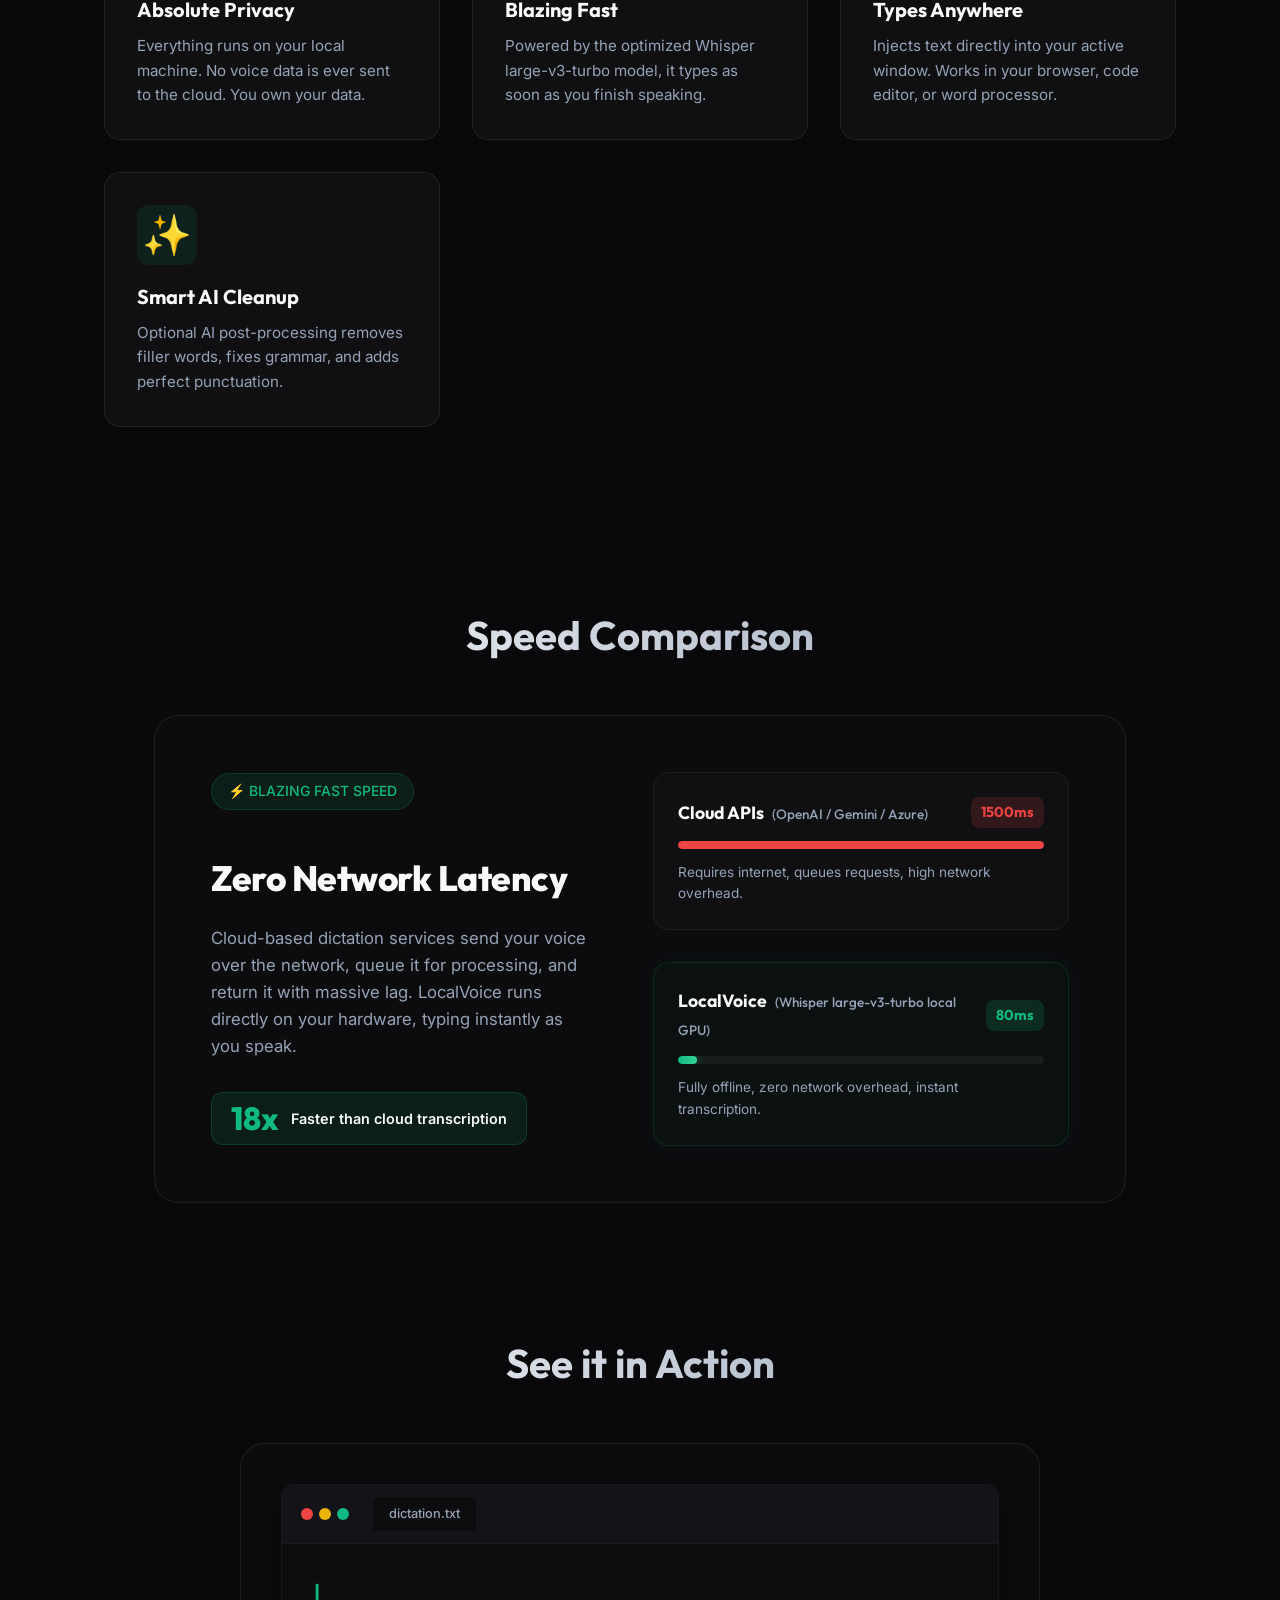
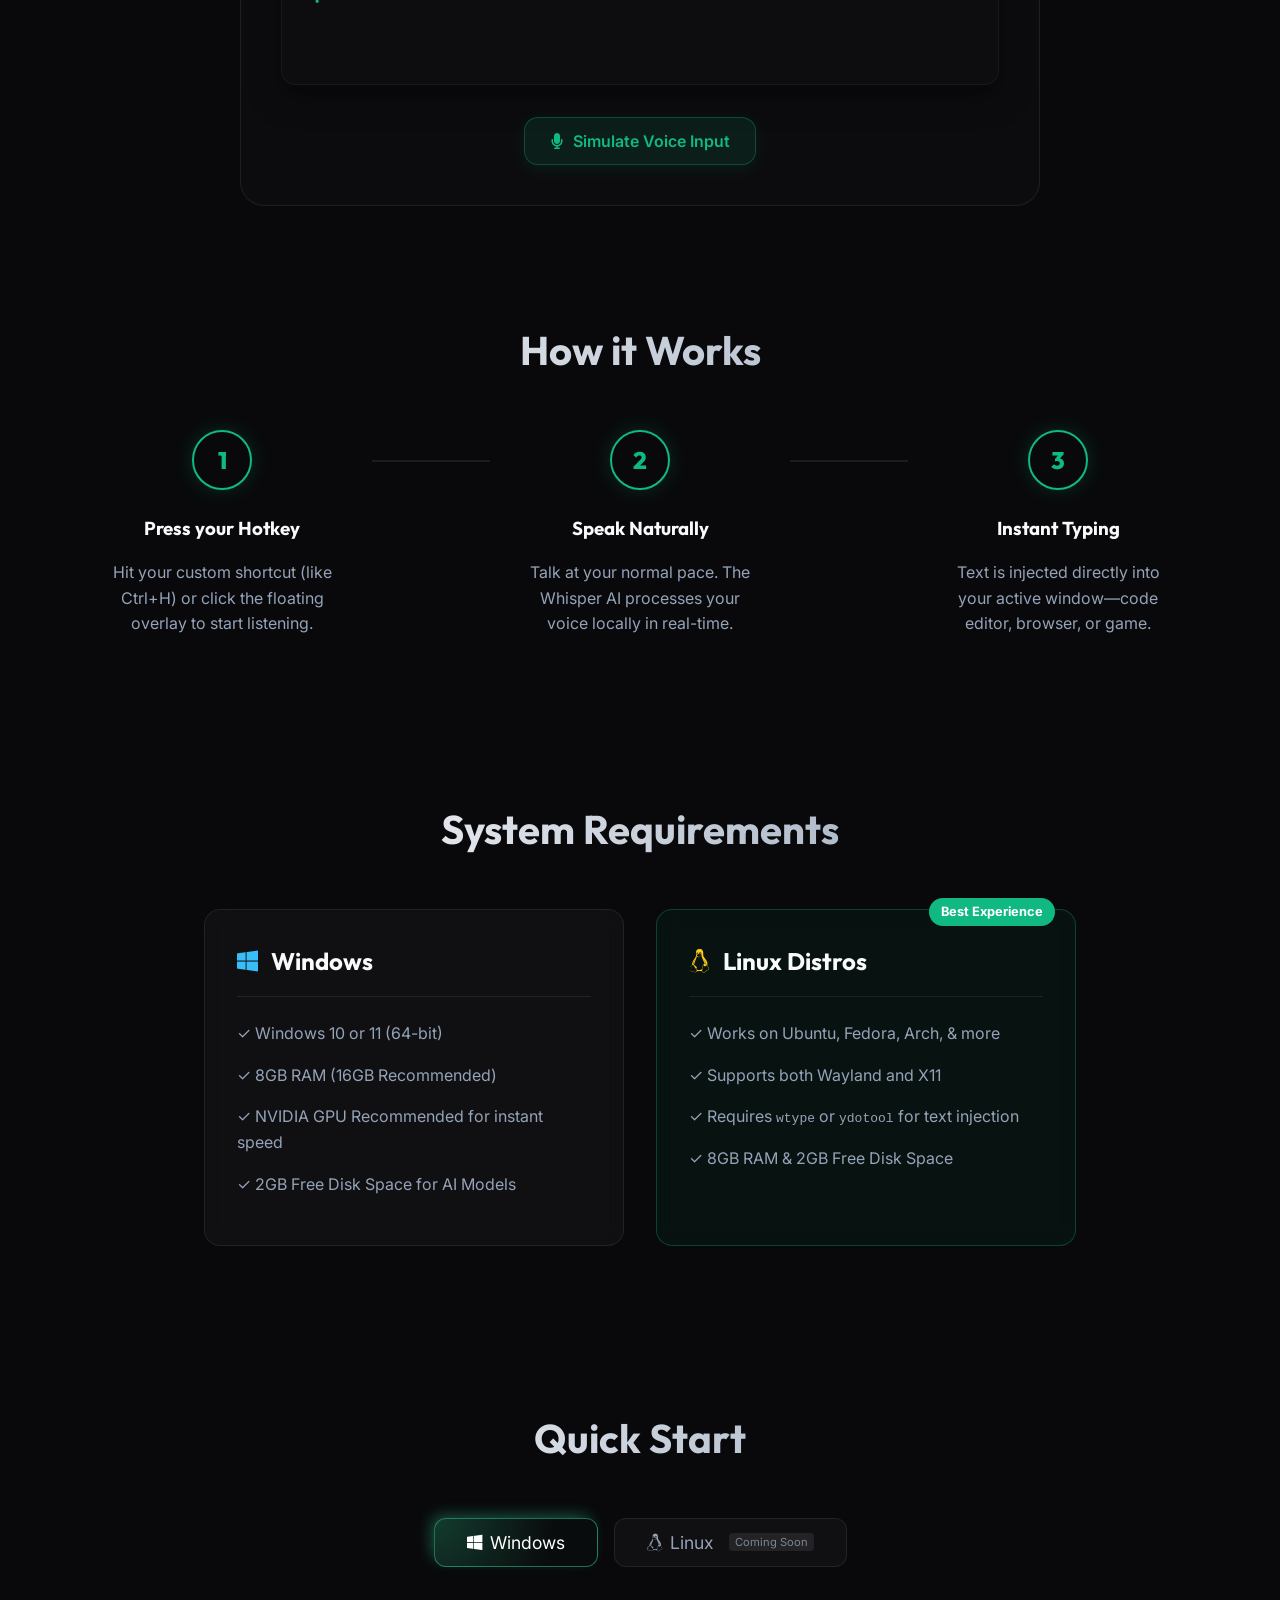
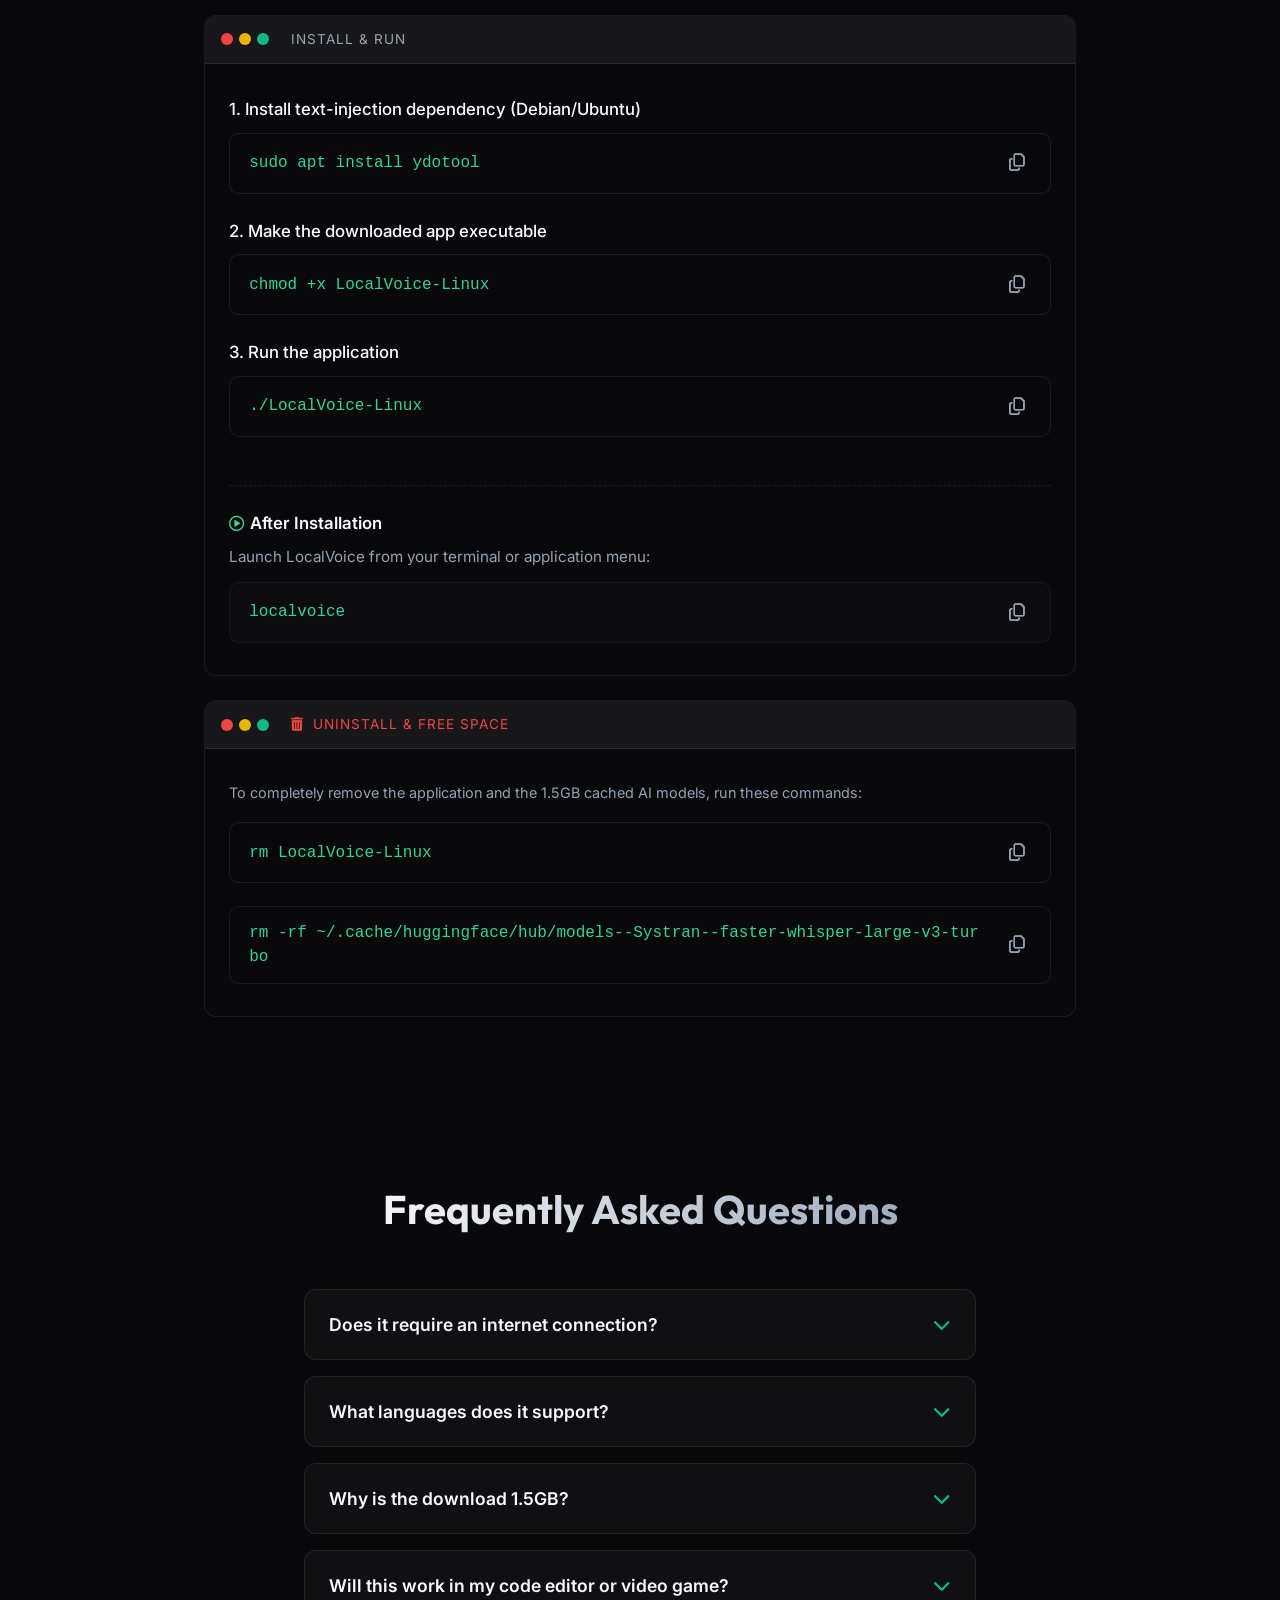
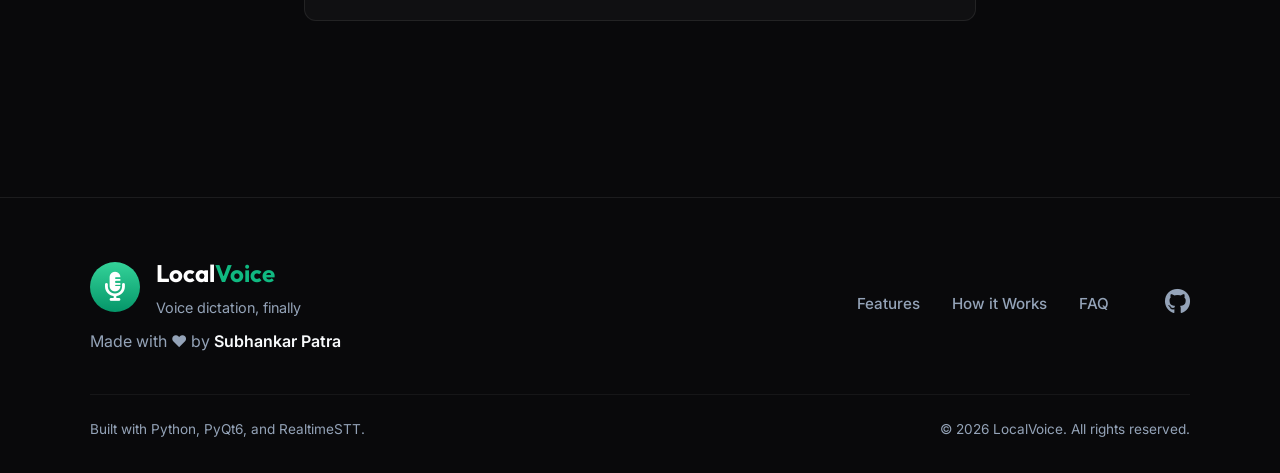
==== commit cc14782d: "Web: Announce Windows launch and mark Linux as Coming Soon" ====
--- a/landing-page/index.html
+++ b/landing-page/index.html
@@ -35,7 +35,10 @@
 
     <main class="hero">
         <div class="hero-content">
-            <div class="badge">100% Local & Private</div>
+            <div class="hero-badges">
+                <div class="badge">100% Local & Private</div>
+                <div class="badge launch-badge">Windows Version Launched! 🚀</div>
+            </div>
             <h1>Speak freely. <br> Let your machine do the typing.</h1>
             <p>A blazingly fast, fully offline voice-to-text dictation tool powered by Whisper large-v3-turbo. Types directly into any app on Windows and Linux.</p>
             
@@ -254,8 +257,11 @@
         <h2 class="section-title">Quick Start</h2>
         
         <div class="os-tabs">
-            <button class="os-tab active" data-os="linux"><i class="fa-brands fa-linux"></i> Linux</button>
-            <button class="os-tab" data-os="windows"><i class="fa-brands fa-windows"></i> Windows</button>
+            <button class="os-tab active" data-os="windows"><i class="fa-brands fa-windows"></i> Windows</button>
+            <button class="os-tab" data-os="linux">
+                <i class="fa-brands fa-linux"></i> Linux
+                <span class="coming-soon-badge">Coming Soon</span>
+            </button>
         </div>
 
         <div class="install-content active" id="content-linux">
--- a/landing-page/style.css
+++ b/landing-page/style.css
@@ -88,6 +88,27 @@
 .hero-content {
     flex: 1;
     max-width: 600px;
+}
+
+.hero-badges {
+    display: flex;
+    gap: 0.8rem;
+    margin-bottom: 1.5rem;
+}
+
+.launch-badge {
+    background: rgba(16, 185, 129, 0.2) !important;
+    color: #34d399 !important;
+    border: 1px solid rgba(16, 185, 129, 0.3) !important;
+}
+
+.coming-soon-badge {
+    font-size: 0.7rem;
+    background: rgba(255, 255, 255, 0.1);
+    padding: 2px 6px;
+    border-radius: 4px;
+    margin-left: 8px;
+    opacity: 0.8;
 }
 
 .badge {
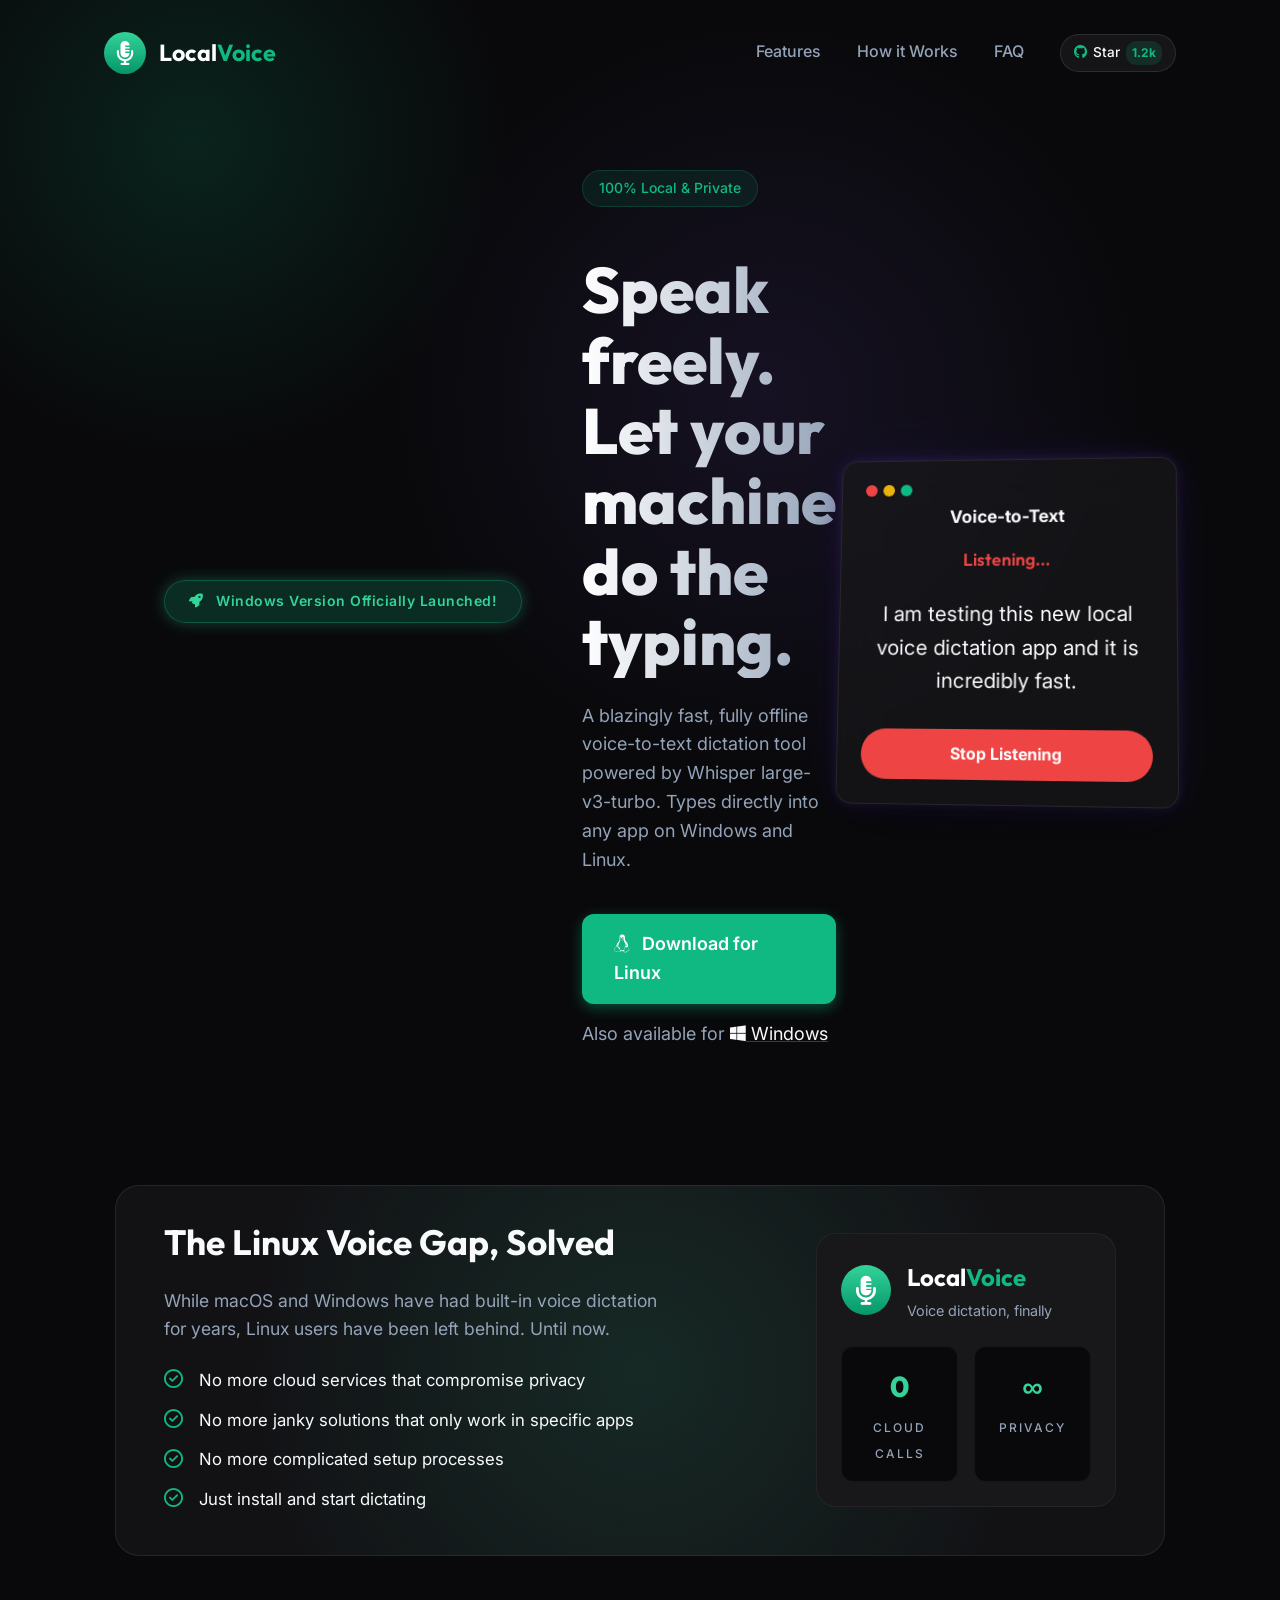
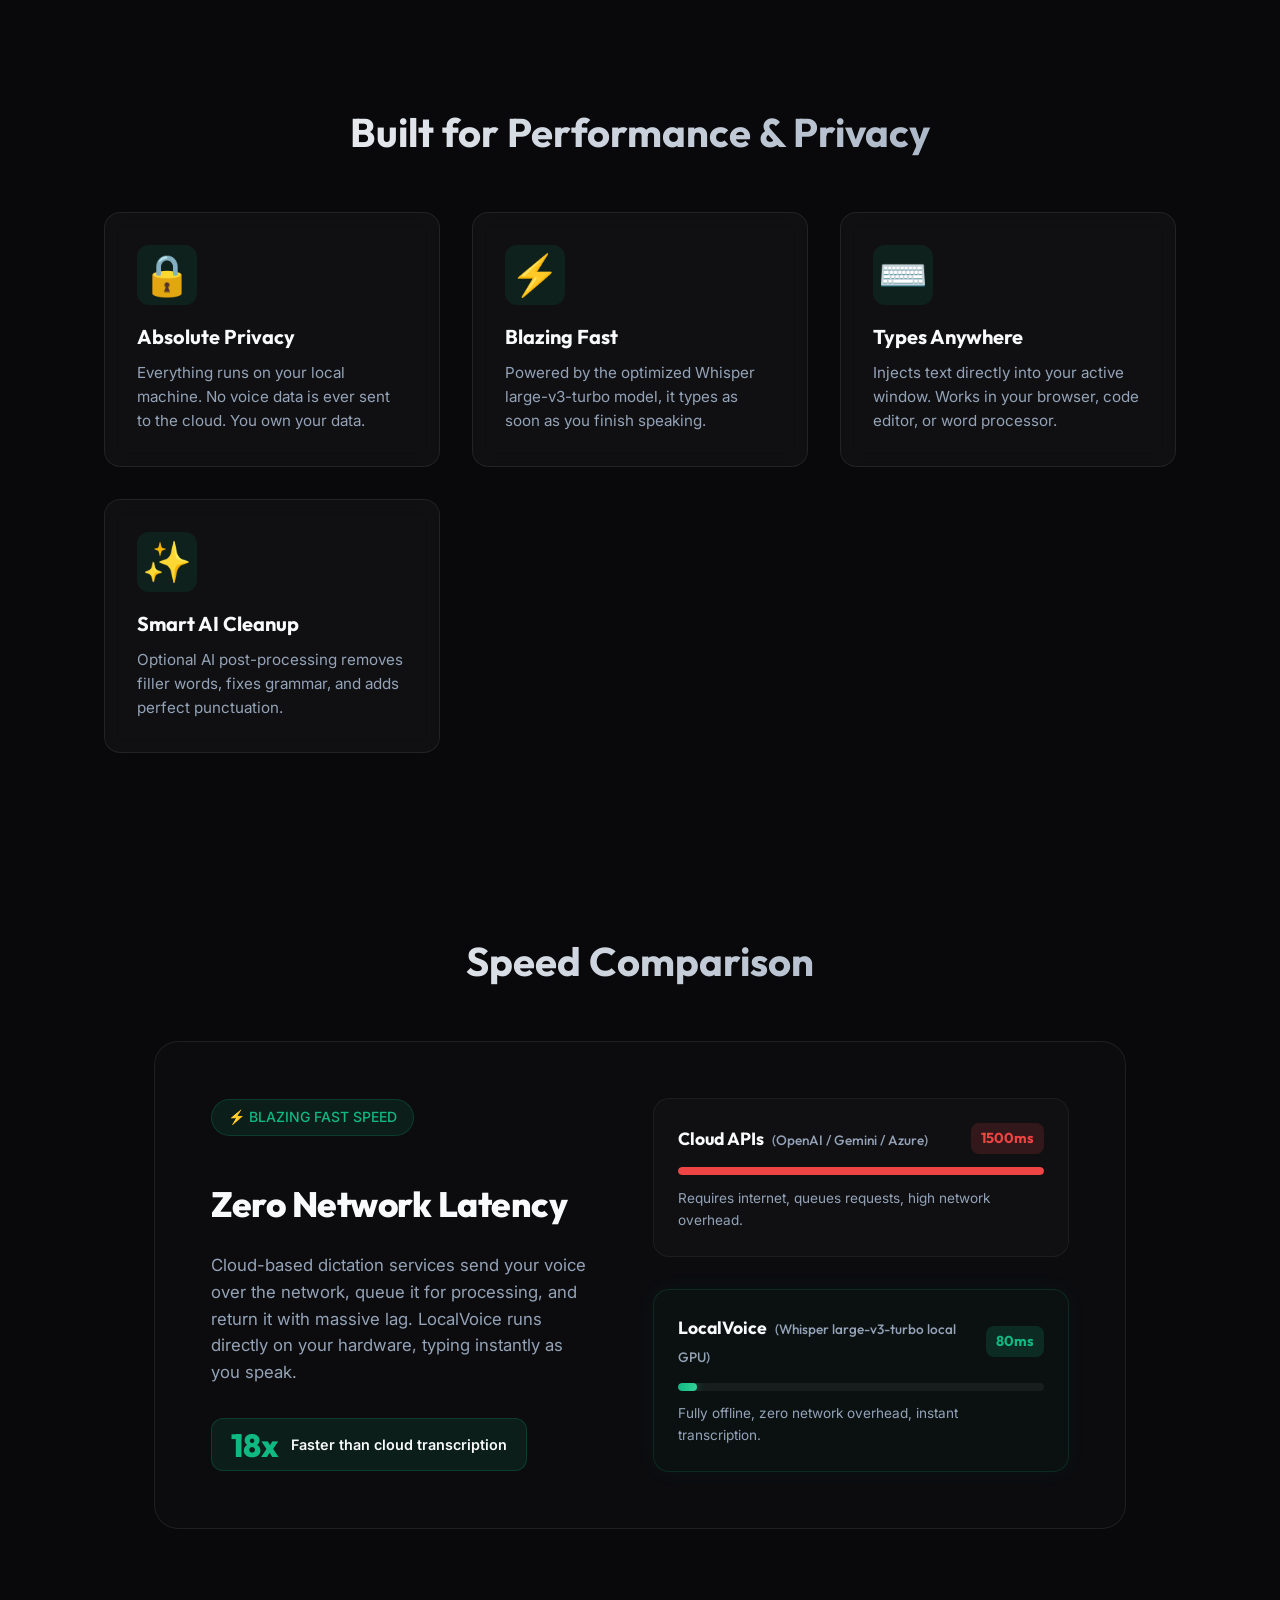
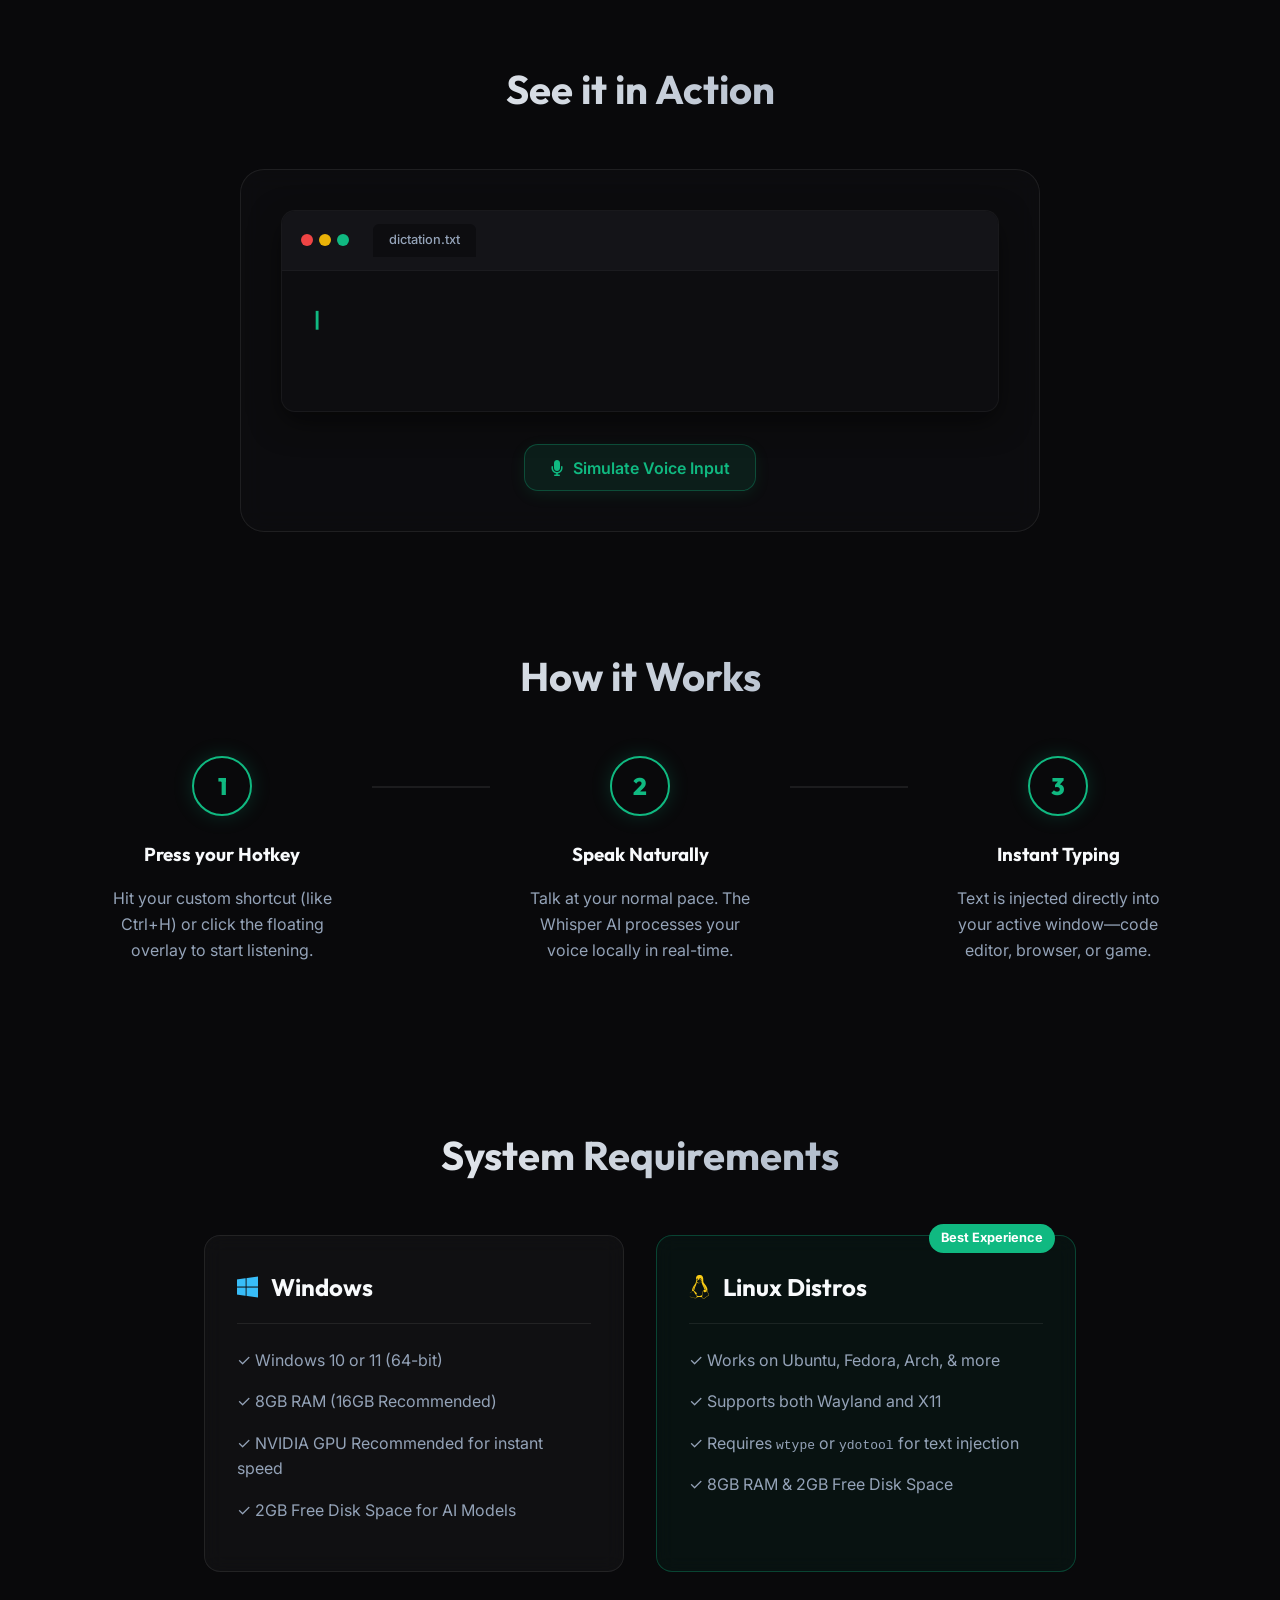
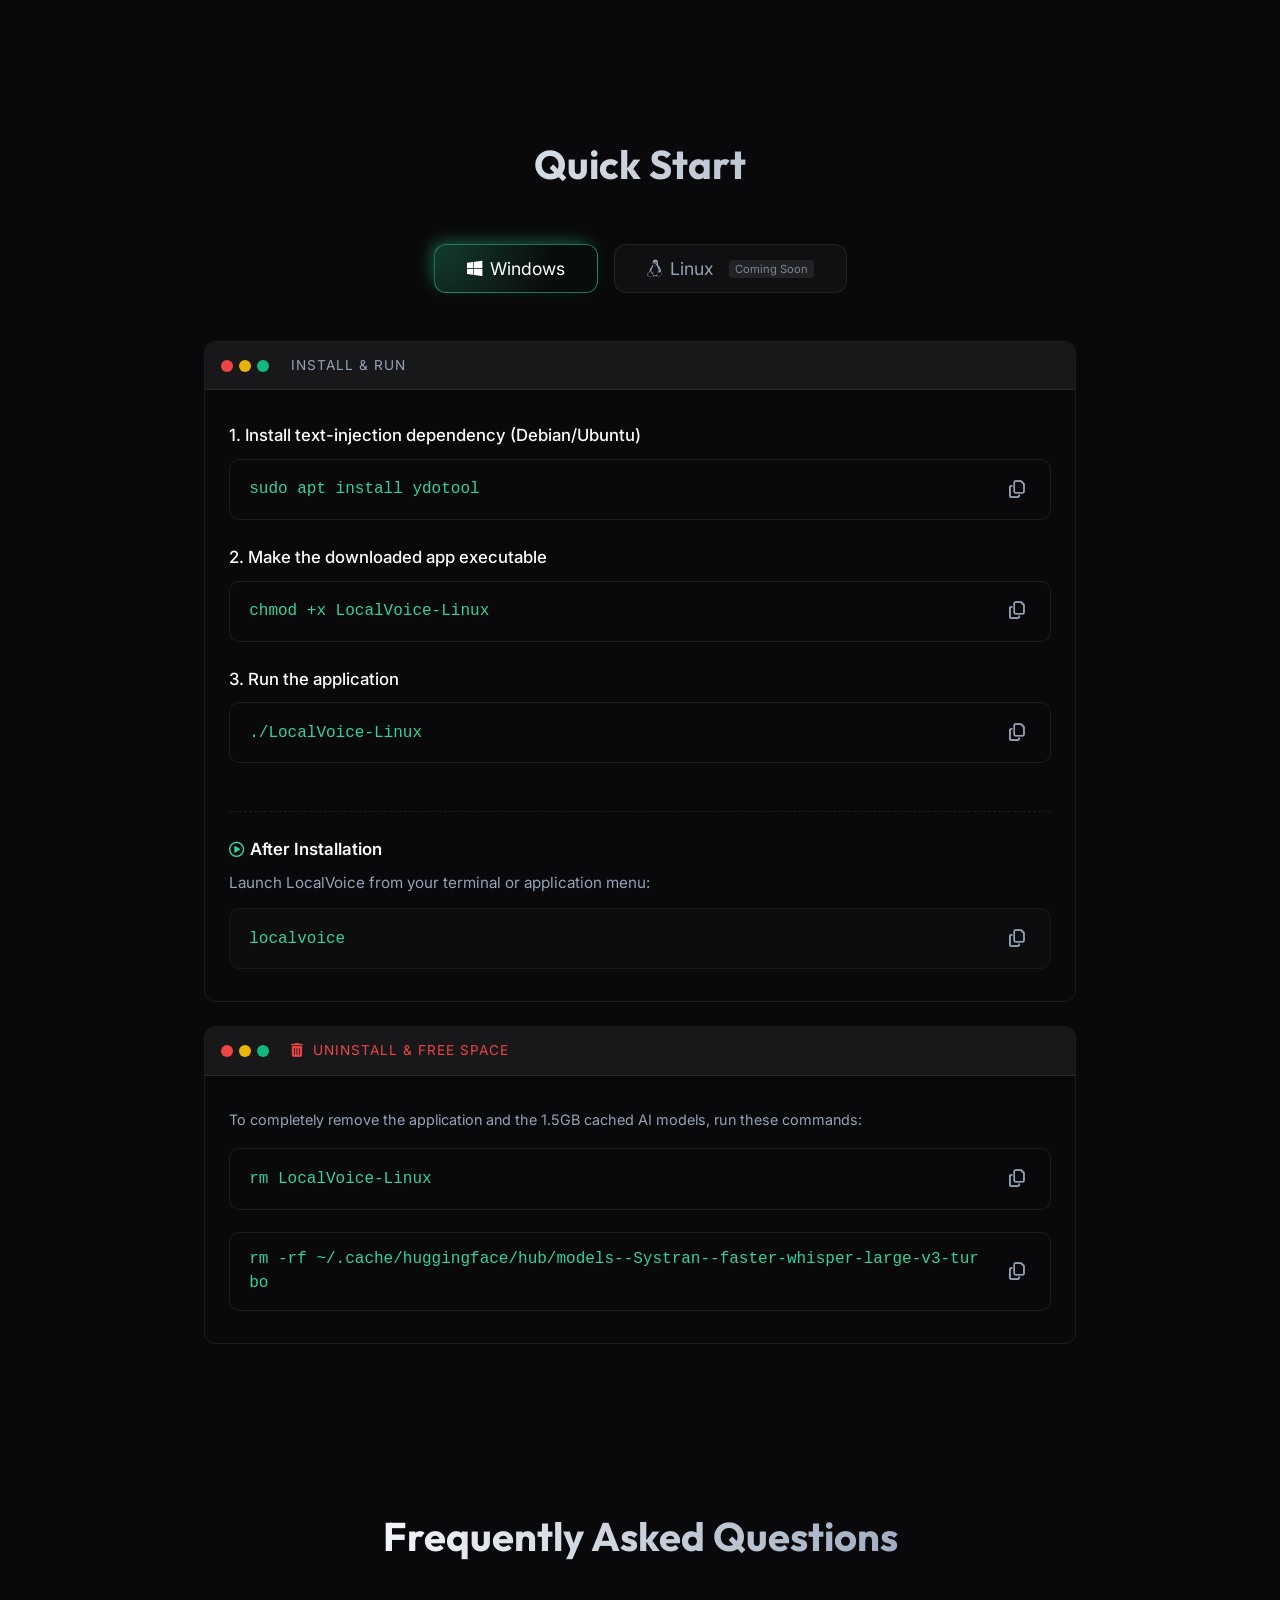
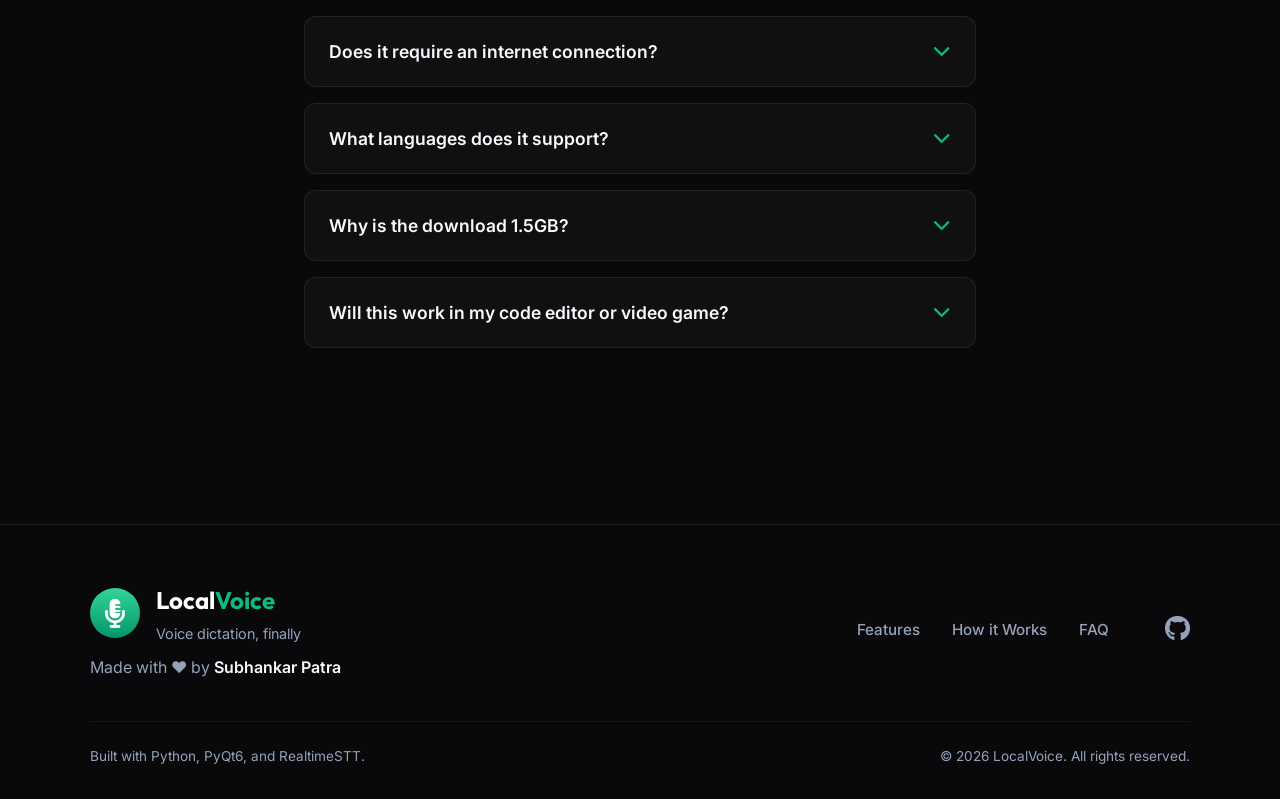
==== commit f4a87fc4: "Web: Center launch announcement and add premium pulsing glow effect" ====
--- a/landing-page/index.html
+++ b/landing-page/index.html
@@ -34,10 +34,15 @@
     </nav>
 
     <main class="hero">
+        <div class="announcement-container">
+            <div class="badge launch-badge glow-effect">
+                <i class="fa-solid fa-rocket" style="margin-right: 8px;"></i>
+                Windows Version Officially Launched!
+            </div>
+        </div>
         <div class="hero-content">
             <div class="hero-badges">
                 <div class="badge">100% Local & Private</div>
-                <div class="badge launch-badge">Windows Version Launched! 🚀</div>
             </div>
             <h1>Speak freely. <br> Let your machine do the typing.</h1>
             <p>A blazingly fast, fully offline voice-to-text dictation tool powered by Whisper large-v3-turbo. Types directly into any app on Windows and Linux.</p>
--- a/landing-page/style.css
+++ b/landing-page/style.css
@@ -88,6 +88,34 @@
 .hero-content {
     flex: 1;
     max-width: 600px;
+}
+
+.announcement-container {
+    display: flex;
+    justify-content: center;
+    width: 100%;
+    margin-bottom: 2rem;
+    animation: fadeInUp 0.8s ease-out forwards;
+}
+
+.glow-effect {
+    box-shadow: 0 0 15px rgba(52, 211, 153, 0.3);
+    animation: pulseGlow 2s infinite ease-in-out;
+    cursor: default;
+    padding: 0.6rem 1.5rem !important;
+    font-weight: 600 !important;
+    letter-spacing: 0.5px;
+}
+
+@keyframes pulseGlow {
+    0% { box-shadow: 0 0 15px rgba(52, 211, 153, 0.3); transform: scale(1); }
+    50% { box-shadow: 0 0 25px rgba(52, 211, 153, 0.6); transform: scale(1.02); }
+    100% { box-shadow: 0 0 15px rgba(52, 211, 153, 0.3); transform: scale(1); }
+}
+
+@keyframes fadeInUp {
+    from { opacity: 0; transform: translateY(20px); }
+    to { opacity: 1; transform: translateY(0); }
 }
 
 .hero-badges {
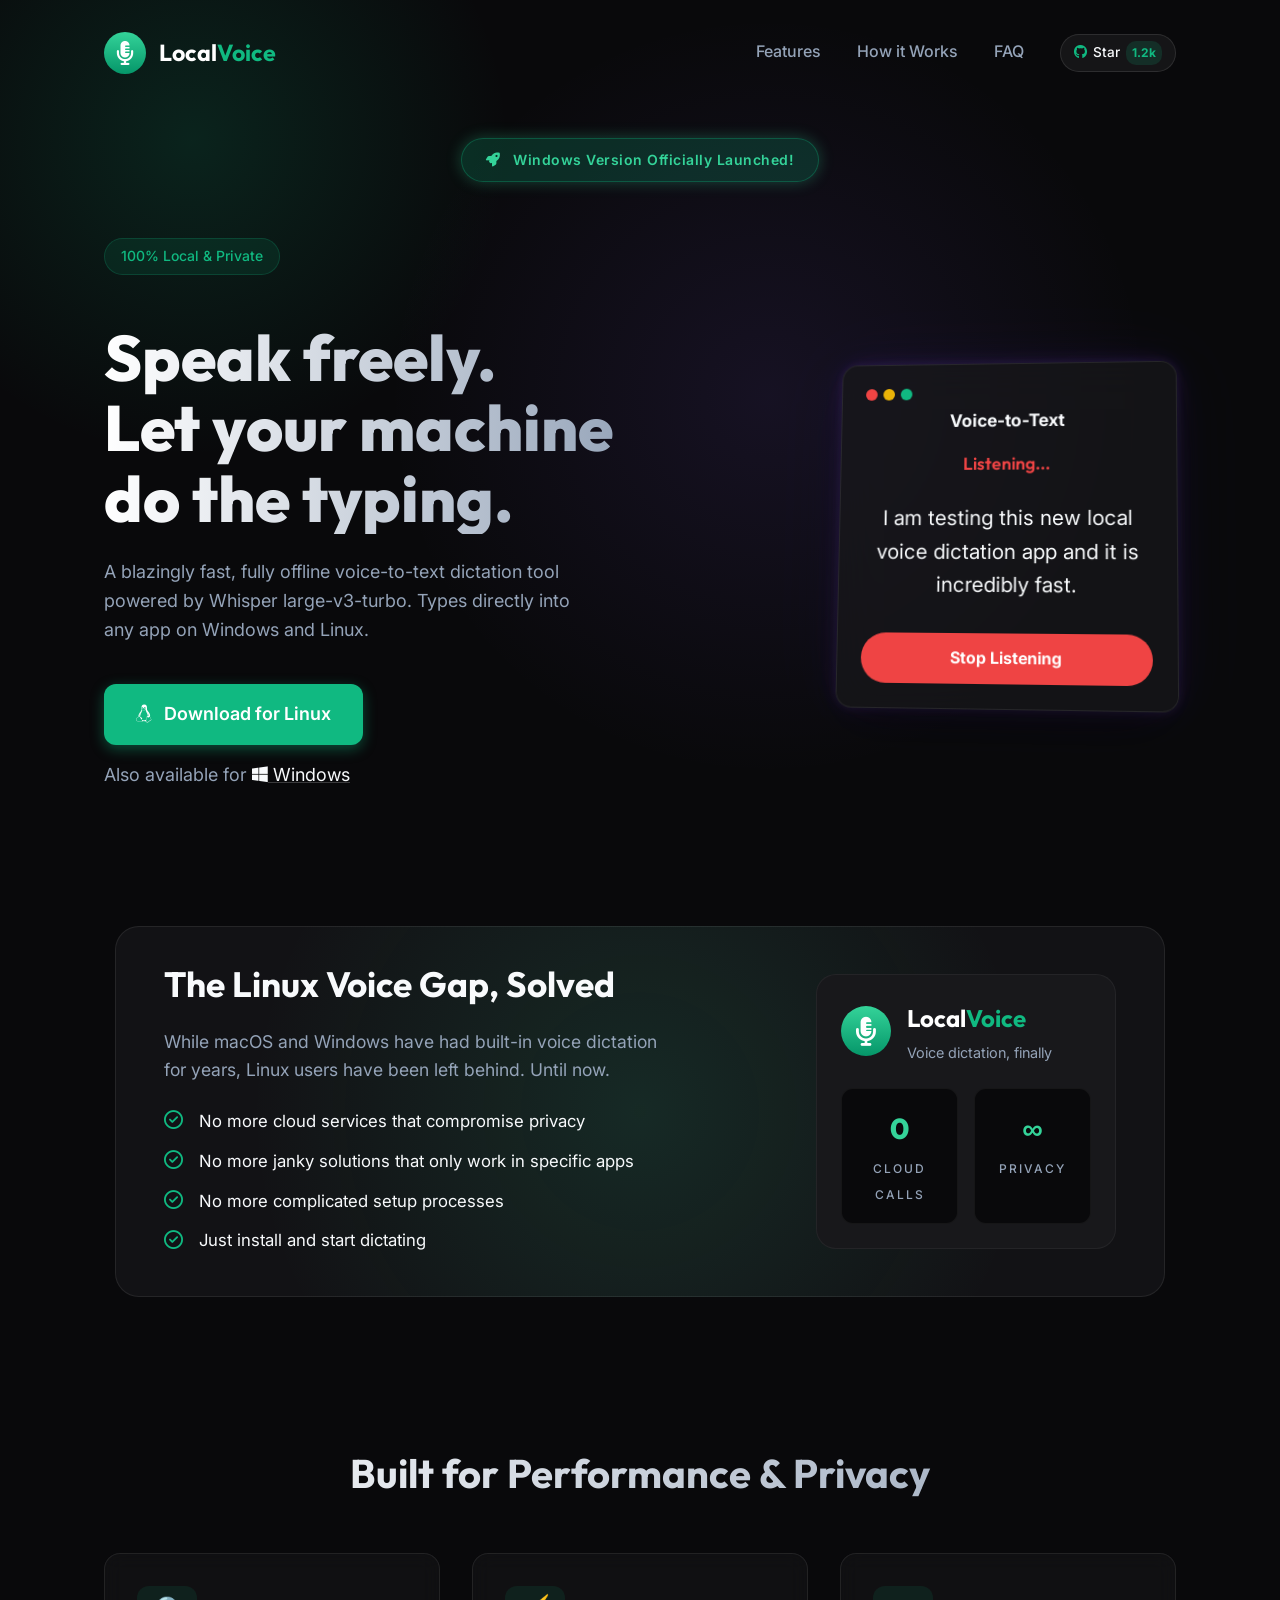
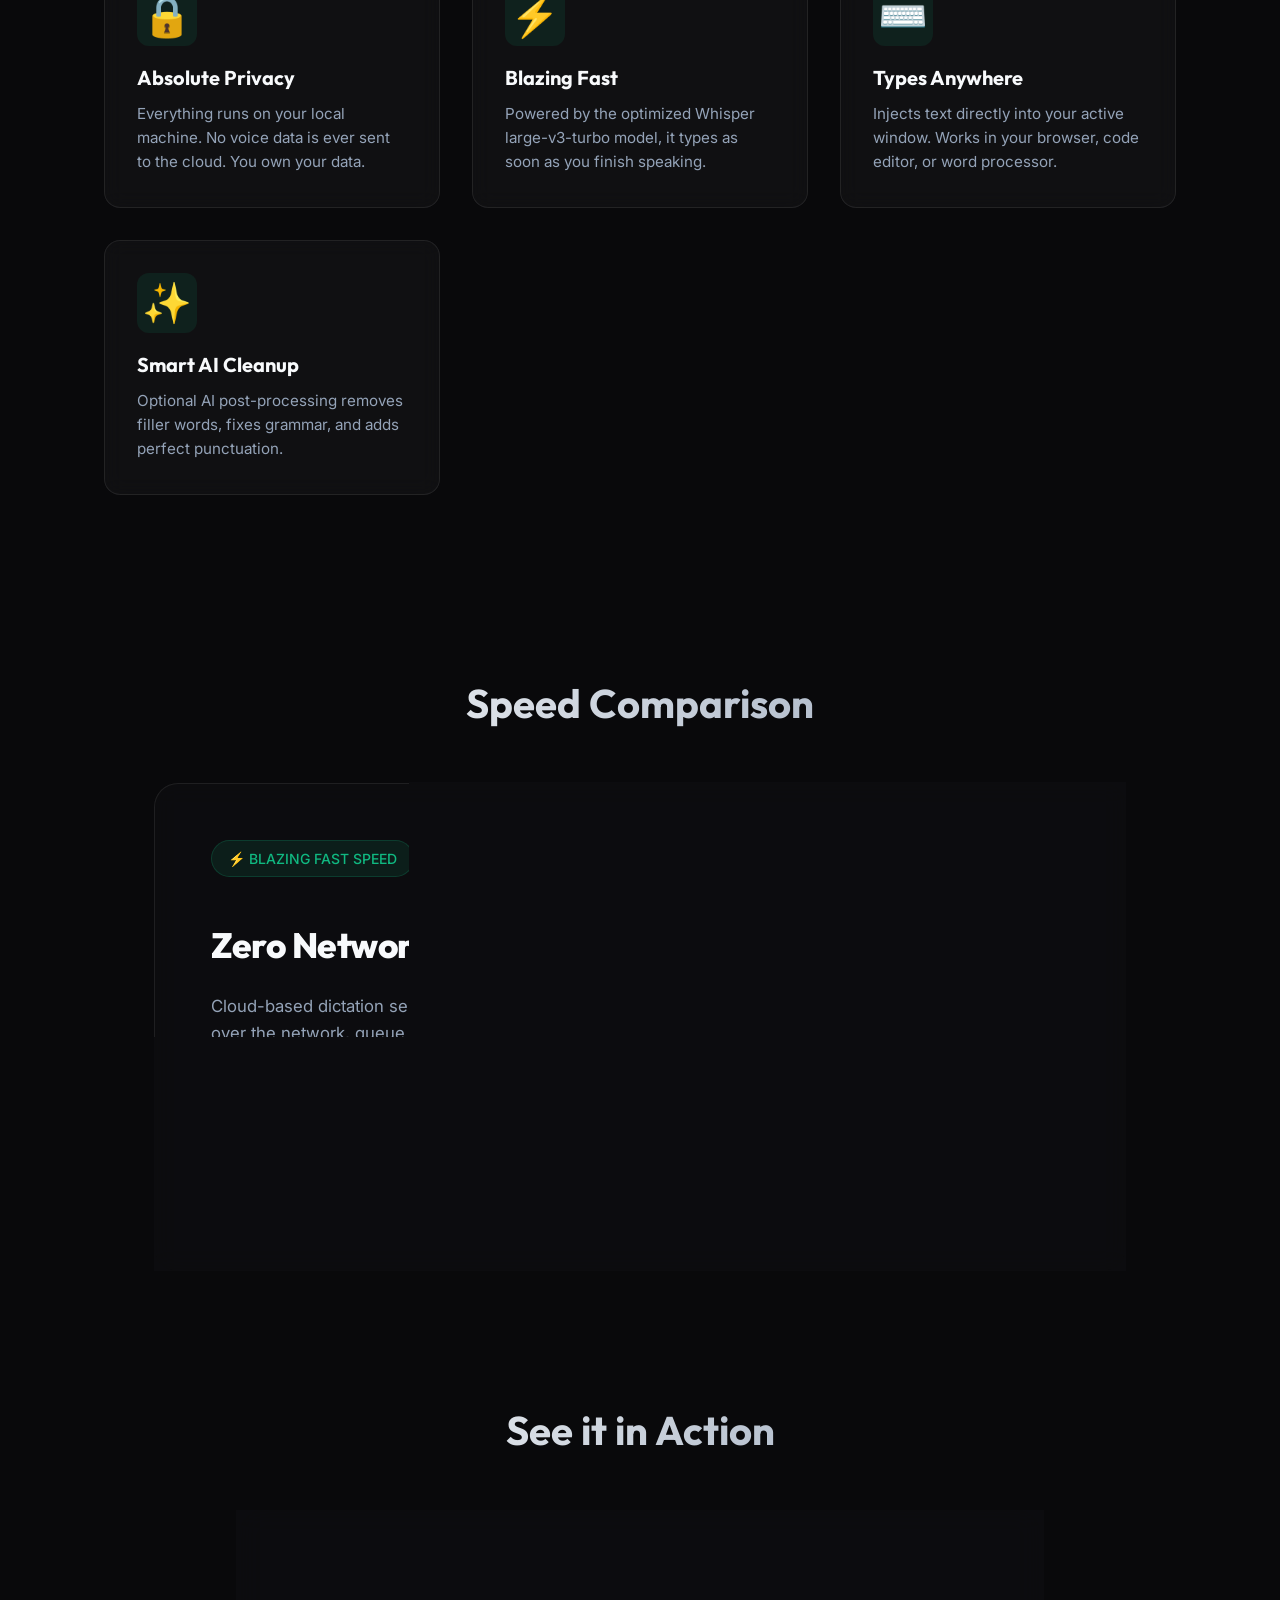
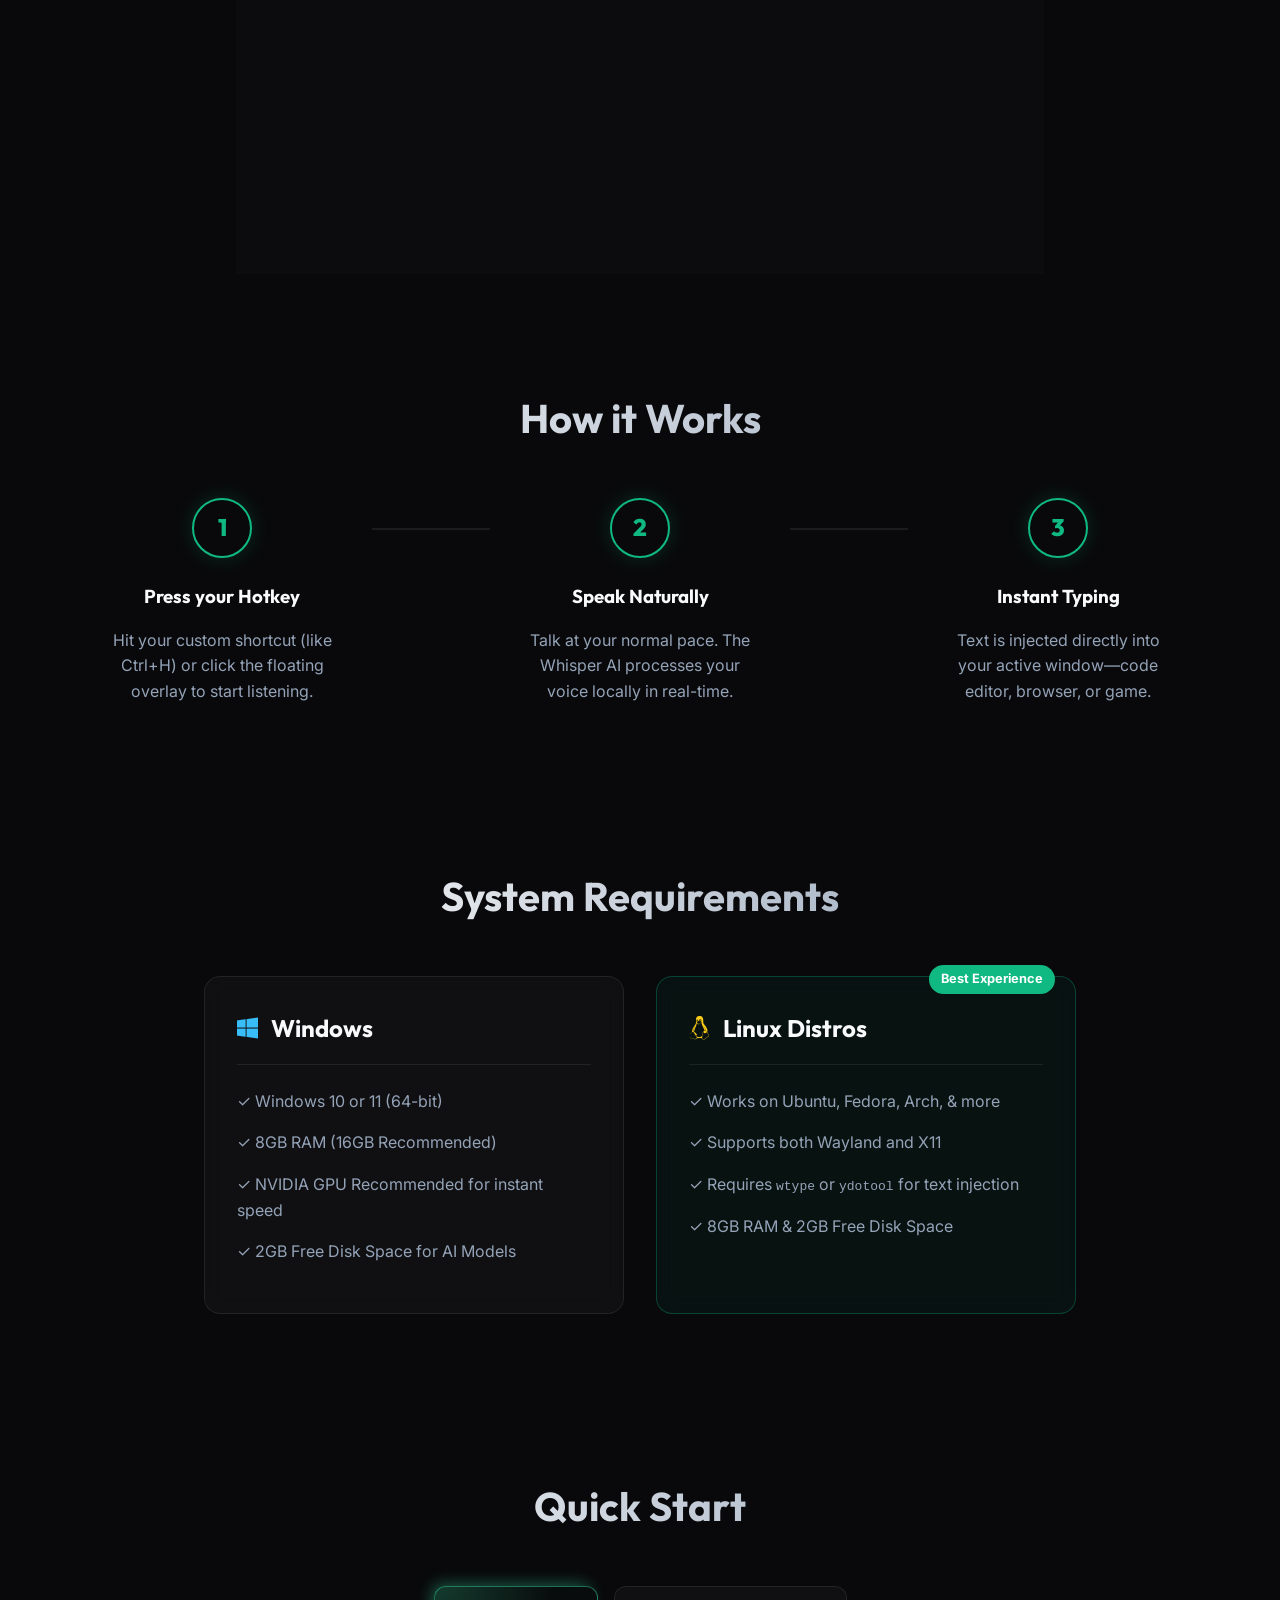
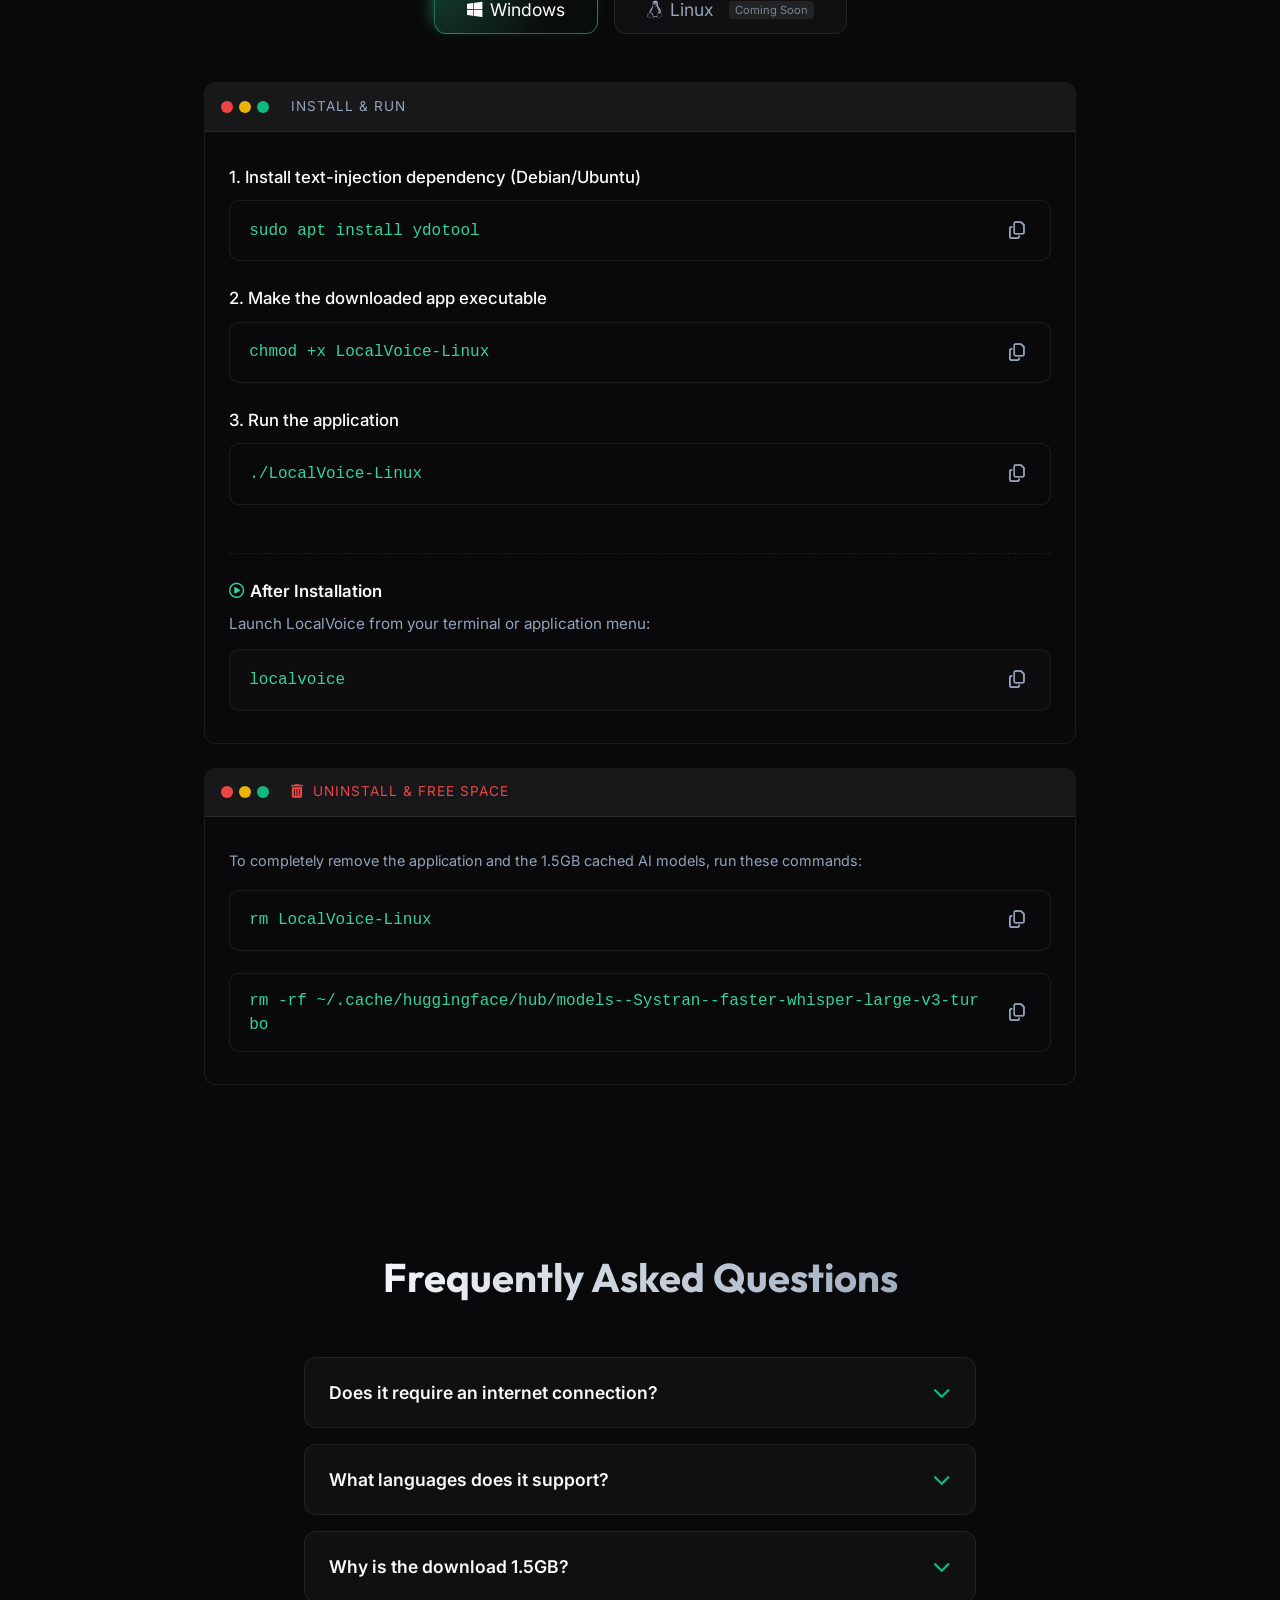
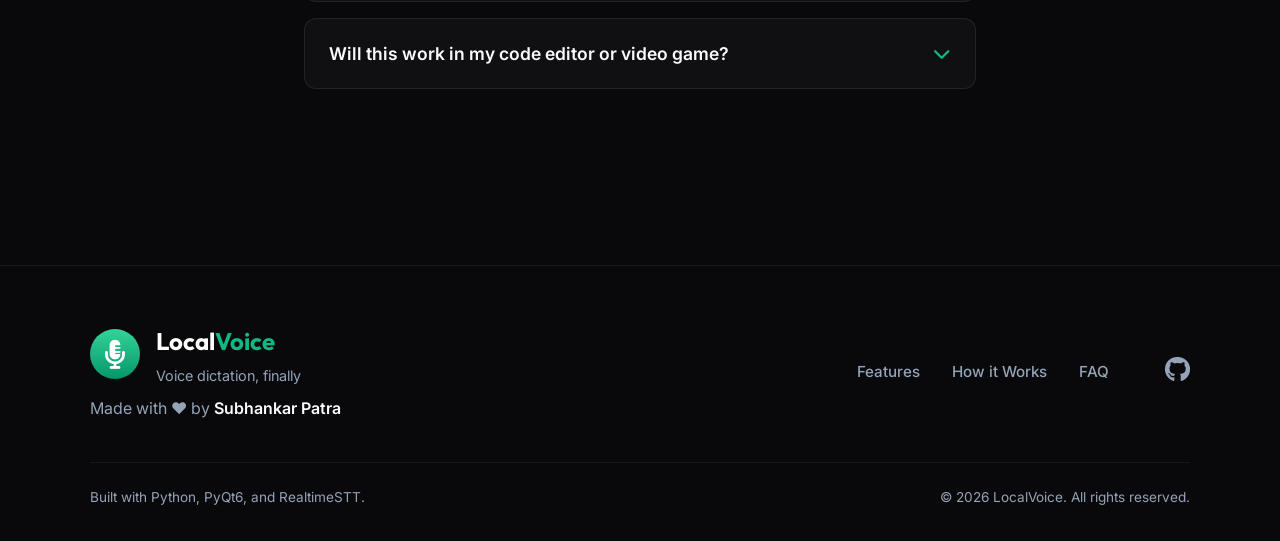
==== commit 4f102421: "Web: Move announcement to separate section and restore side-by-side hero layout" ====
--- a/landing-page/index.html
+++ b/landing-page/index.html
@@ -33,13 +33,14 @@
         </div>
     </nav>
 
+    <div class="announcement-bar">
+        <div class="badge launch-badge glow-effect">
+            <i class="fa-solid fa-rocket" style="margin-right: 8px;"></i>
+            Windows Version Officially Launched!
+        </div>
+    </div>
+
     <main class="hero">
-        <div class="announcement-container">
-            <div class="badge launch-badge glow-effect">
-                <i class="fa-solid fa-rocket" style="margin-right: 8px;"></i>
-                Windows Version Officially Launched!
-            </div>
-        </div>
         <div class="hero-content">
             <div class="hero-badges">
                 <div class="badge">100% Local & Private</div>
--- a/landing-page/style.css
+++ b/landing-page/style.css
@@ -74,12 +74,19 @@
     color: var(--text-main);
 }
 
-/* Hero Section */
+.announcement-bar {
+    width: 100%;
+    display: flex;
+    justify-content: center;
+    padding-top: 2rem;
+    animation: fadeInUp 0.8s ease-out forwards;
+}
+
 .hero {
     display: flex;
     align-items: center;
     justify-content: space-between;
-    padding: 4rem 5%;
+    padding: 2rem 5% 4rem;
     max-width: 1200px;
     margin: 0 auto;
     min-height: 70vh;
@@ -88,14 +95,8 @@
 .hero-content {
     flex: 1;
     max-width: 600px;
-}
-
-.announcement-container {
-    display: flex;
-    justify-content: center;
-    width: 100%;
-    margin-bottom: 2rem;
-    animation: fadeInUp 0.8s ease-out forwards;
+    text-align: left;
+    display: block;
 }
 
 .glow-effect {
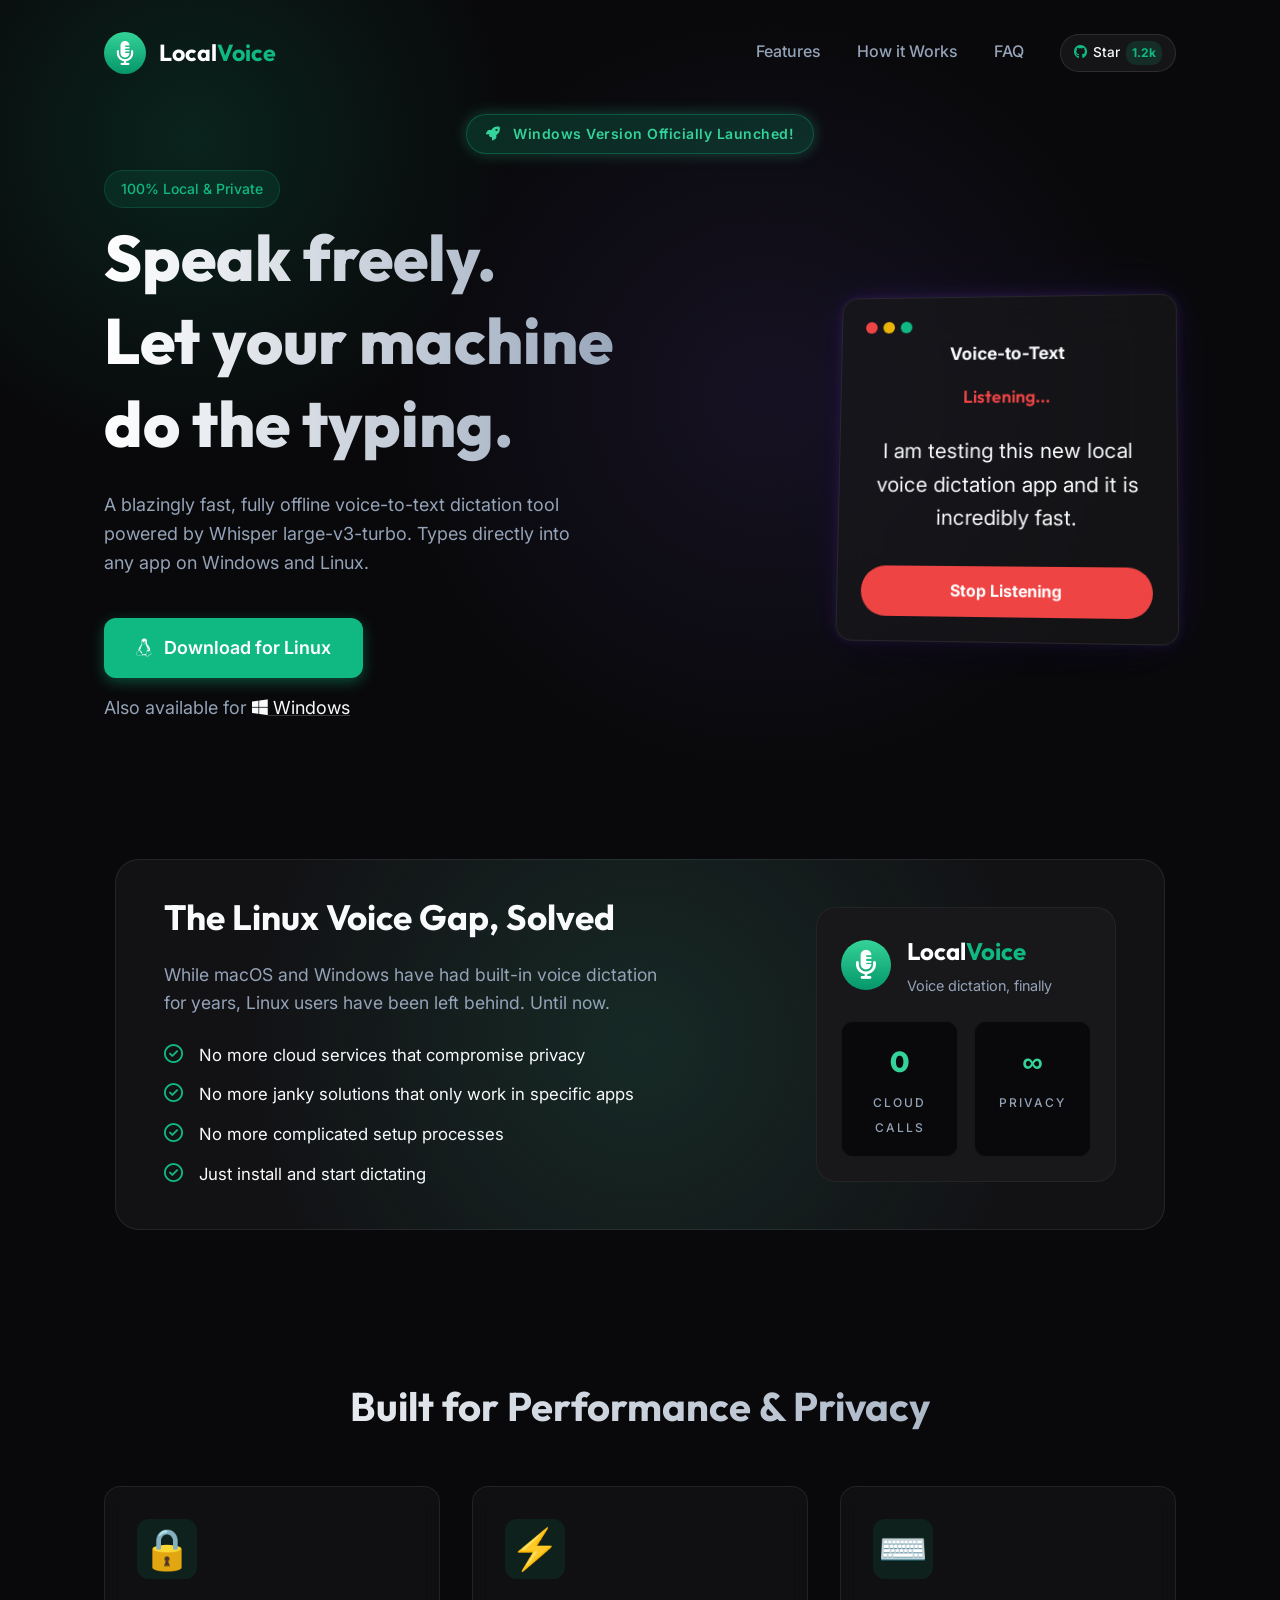
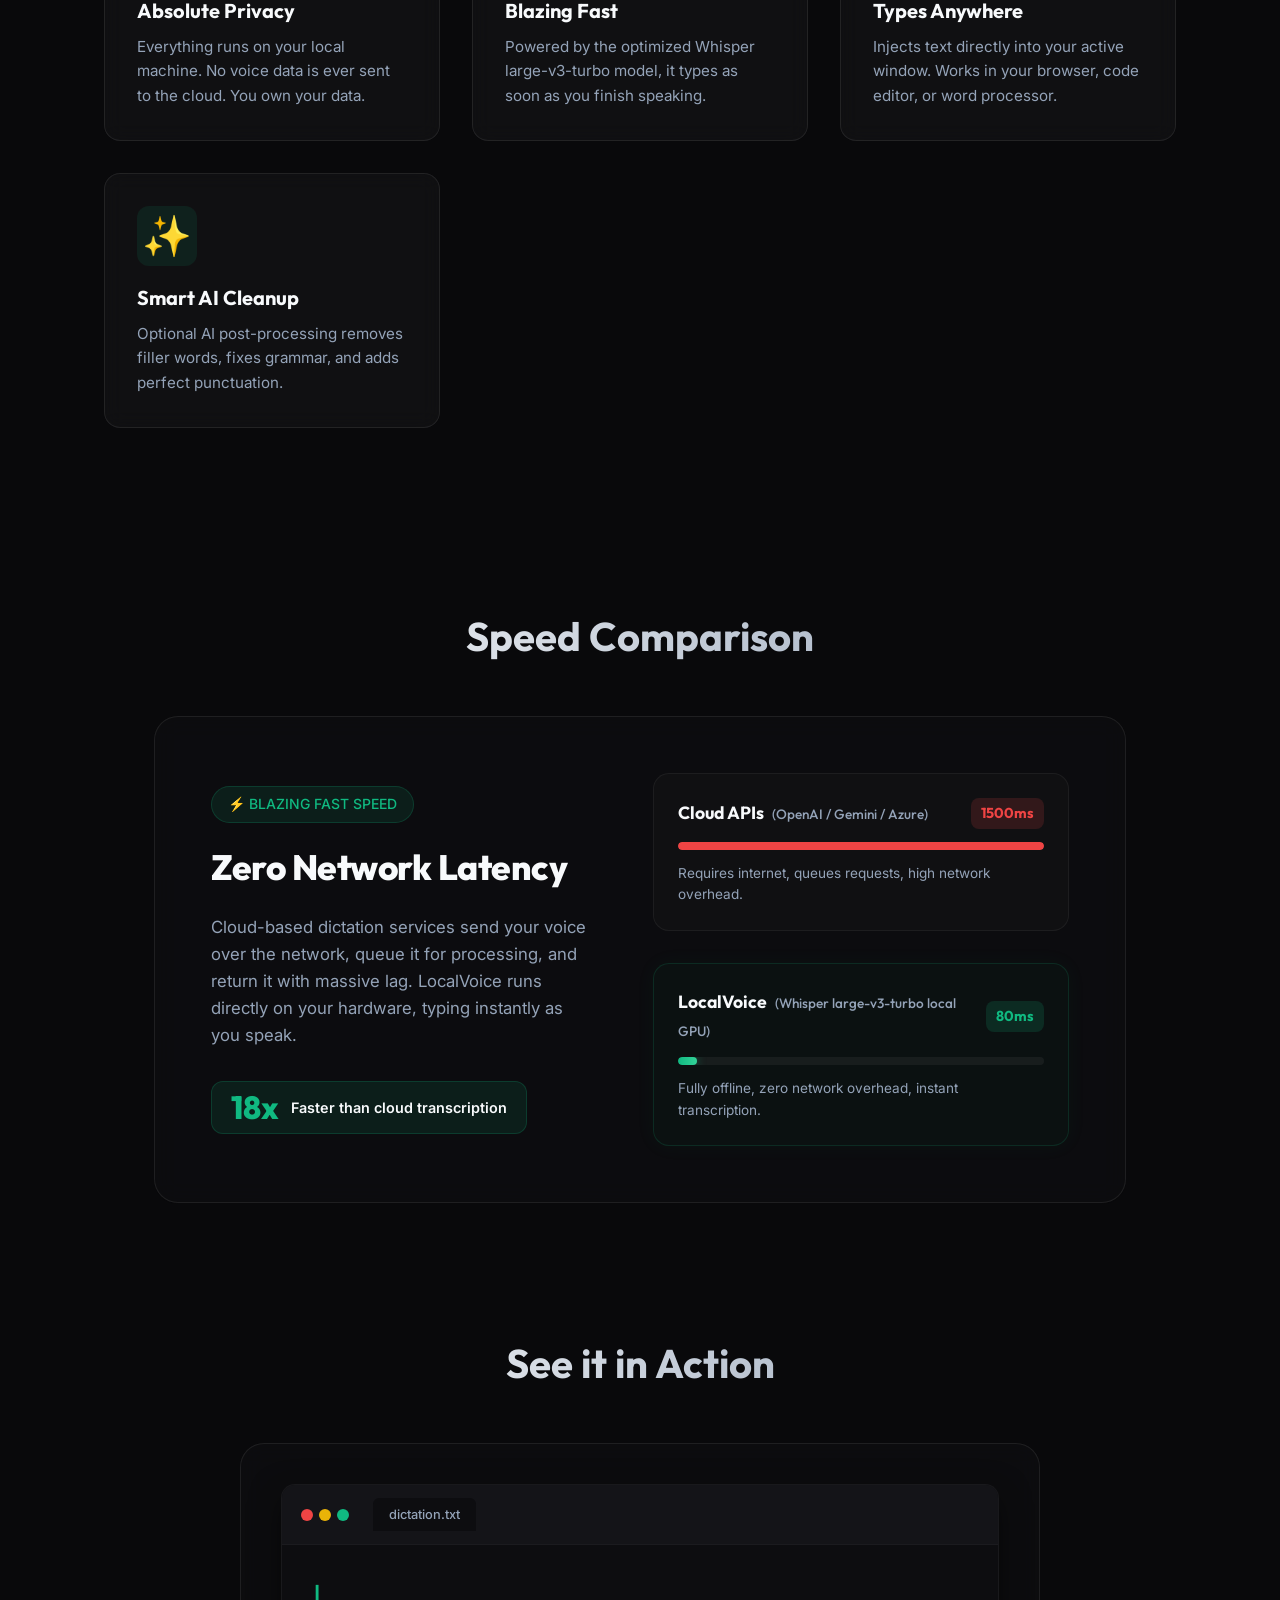
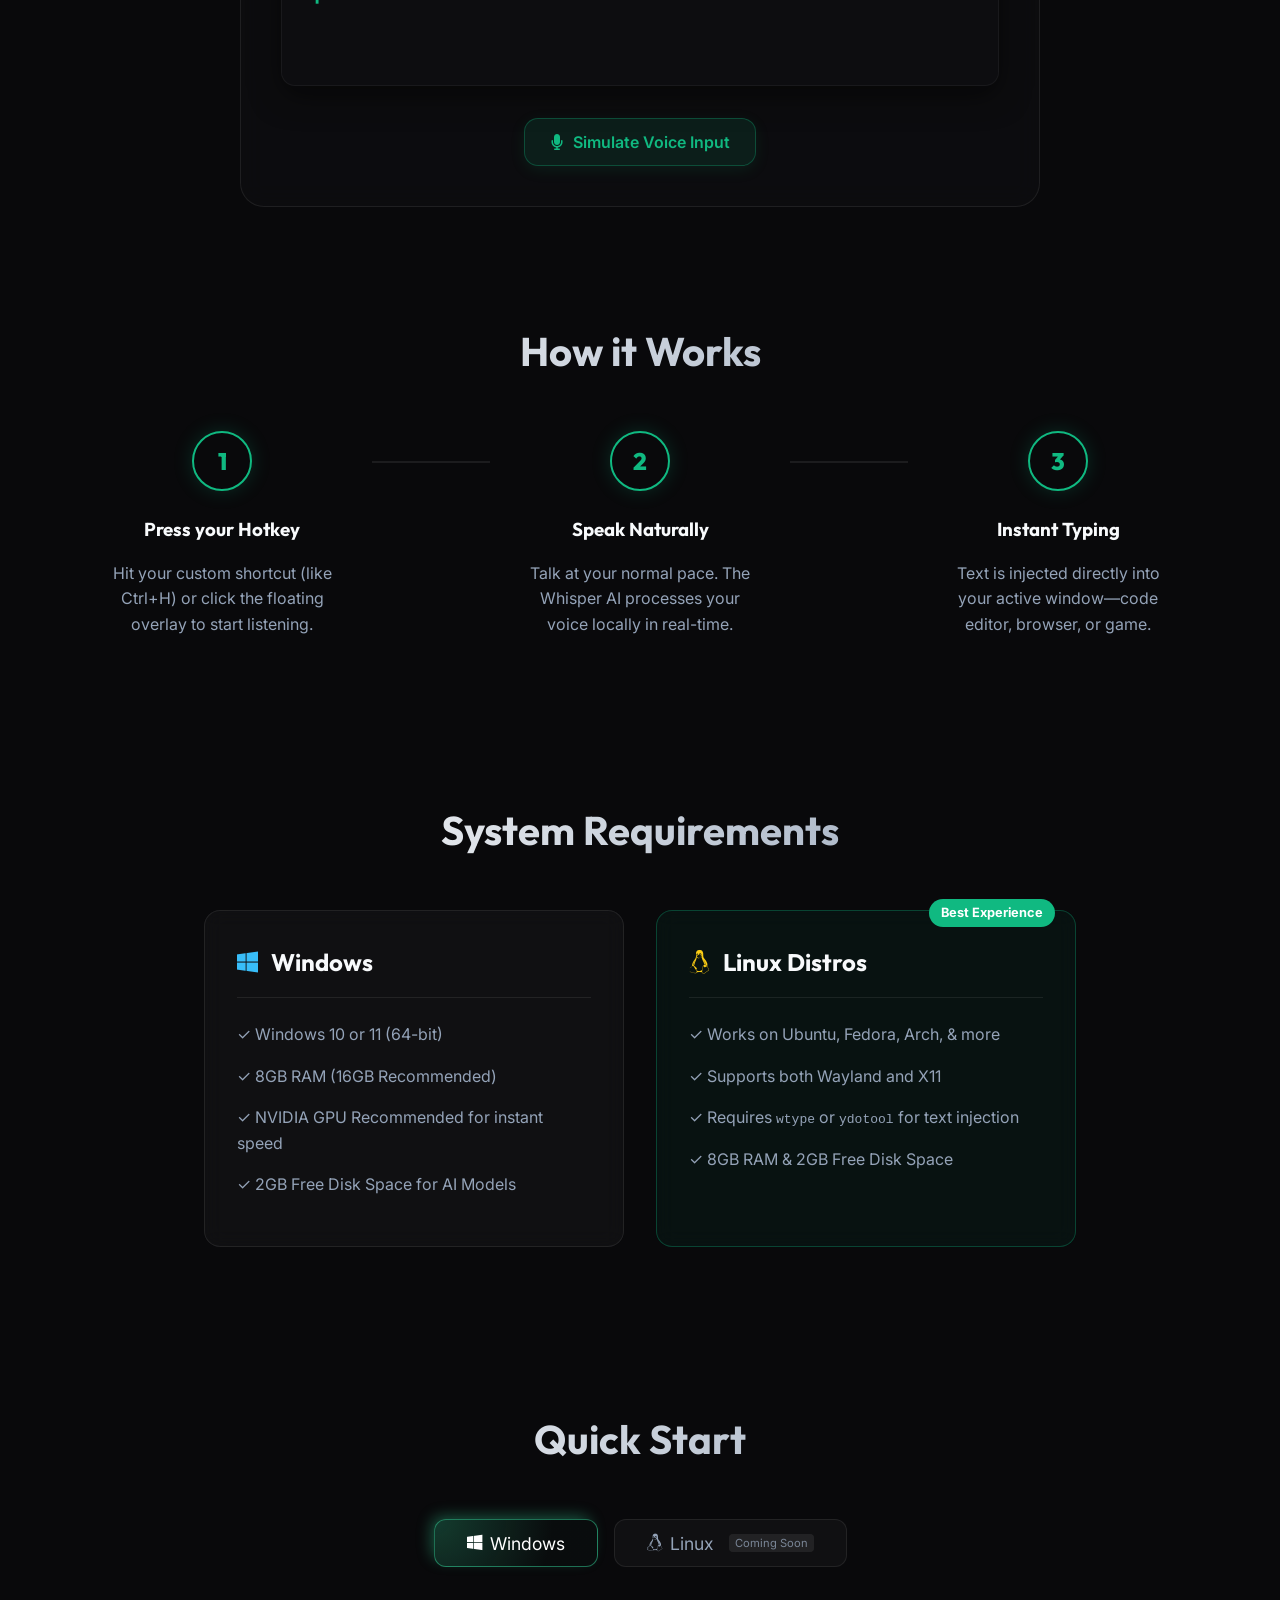
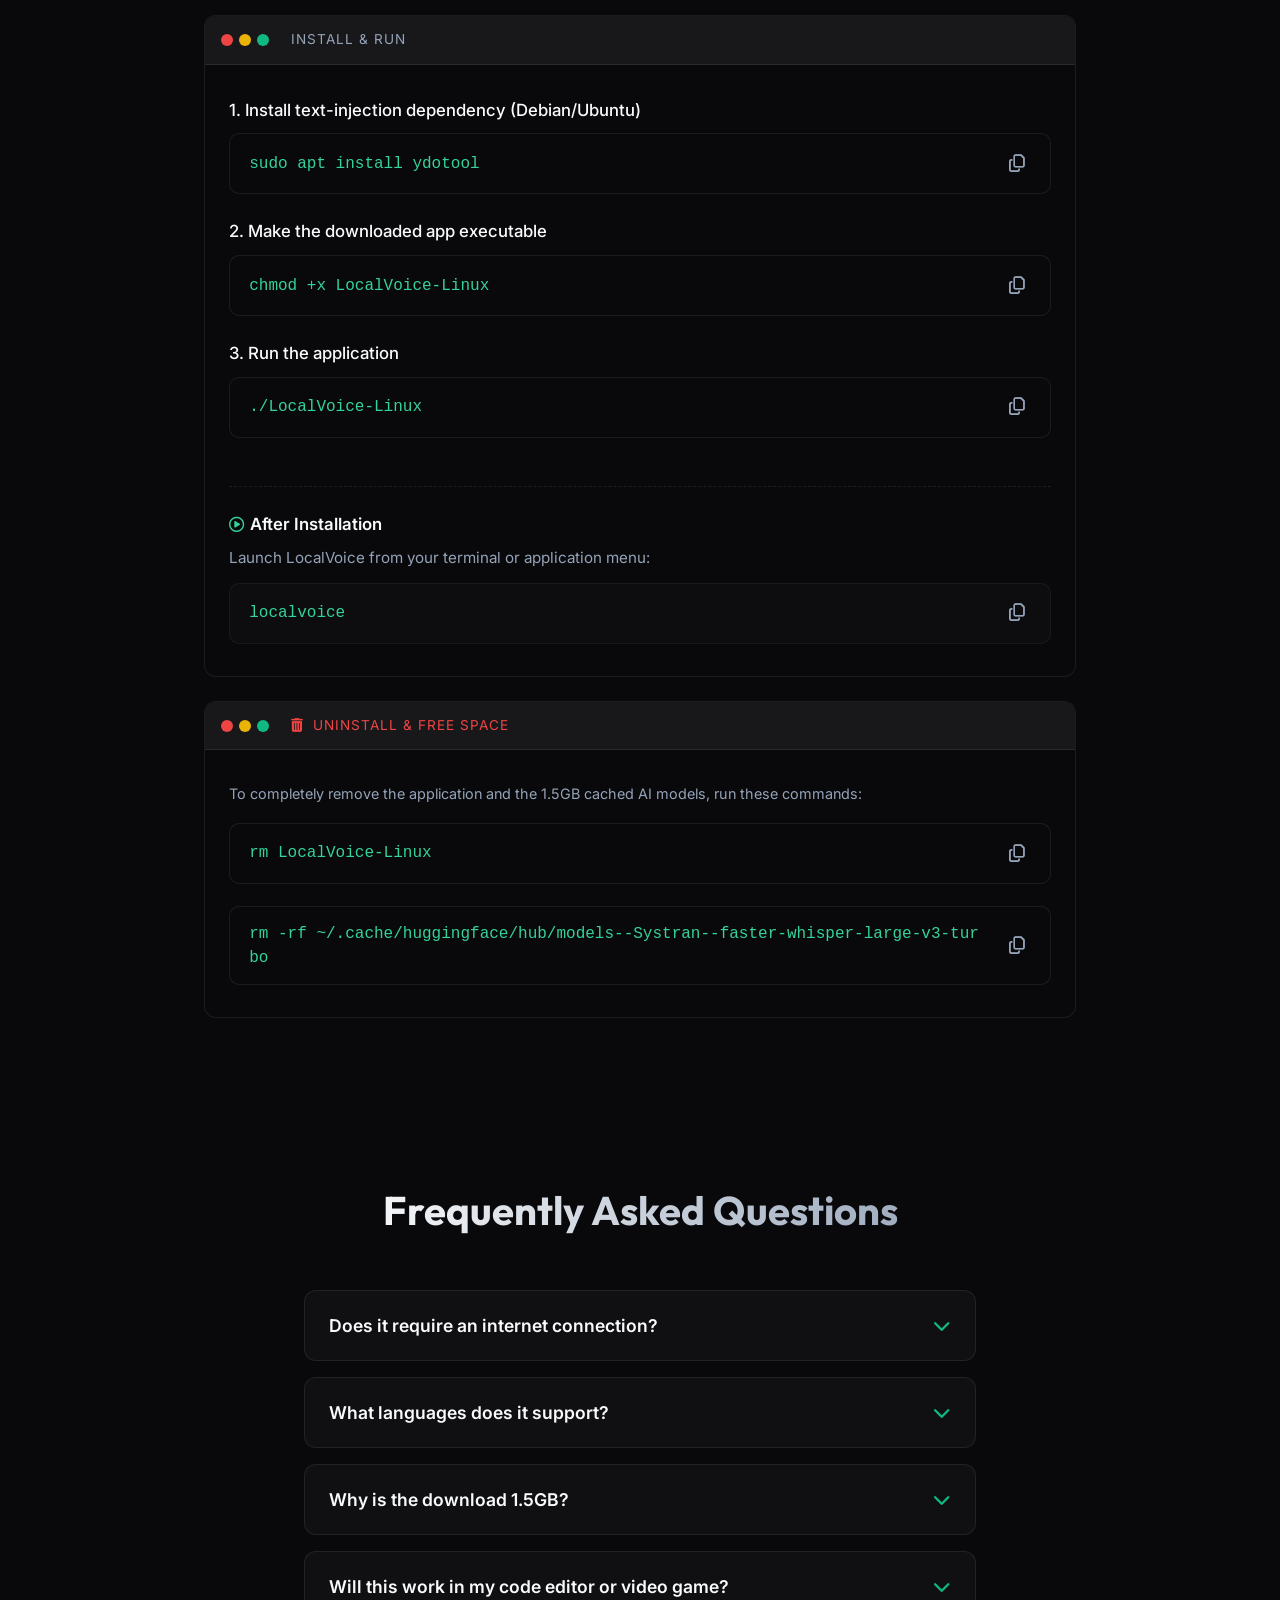
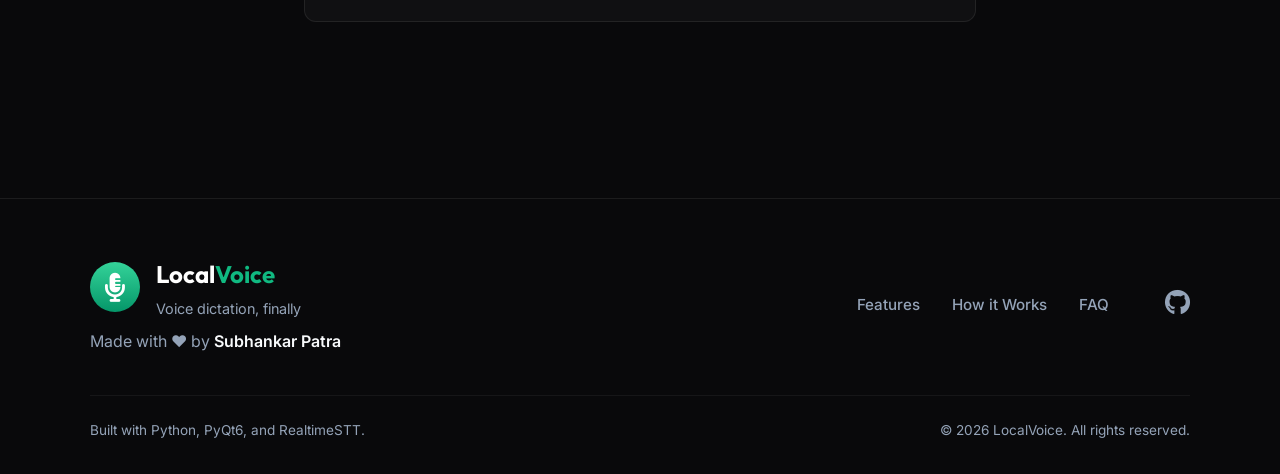
==== commit 51bb0778: "Web: Update Windows installation instructions with correct installer filename" ====
--- a/landing-page/index.html
+++ b/landing-page/index.html
@@ -346,7 +346,7 @@
                 </div>
                 <div class="windows-instruction">
                     <i class="fa-solid fa-mouse-pointer"></i>
-                    <p>No terminal needed! Just download <strong>LocalVoice.exe</strong> and double-click to run.</p>
+                    <p>No terminal needed! Just download <strong>LocalVoice_Setup.exe</strong> and double-click to run.</p>
                 </div>
             </div>
             
--- a/landing-page/style.css
+++ b/landing-page/style.css
@@ -78,7 +78,7 @@
     width: 100%;
     display: flex;
     justify-content: center;
-    padding-top: 2rem;
+    padding-top: 0.5rem;
     animation: fadeInUp 0.8s ease-out forwards;
 }
 
@@ -86,10 +86,10 @@
     display: flex;
     align-items: center;
     justify-content: space-between;
-    padding: 2rem 5% 4rem;
+    padding: 1rem 5% 4rem;
     max-width: 1200px;
     margin: 0 auto;
-    min-height: 70vh;
+    min-height: 60vh;
 }
 
 .hero-content {
@@ -103,15 +103,15 @@
     box-shadow: 0 0 15px rgba(52, 211, 153, 0.3);
     animation: pulseGlow 2s infinite ease-in-out;
     cursor: default;
-    padding: 0.6rem 1.5rem !important;
+    padding: 0.5rem 1.2rem !important;
     font-weight: 600 !important;
     letter-spacing: 0.5px;
 }
 
 @keyframes pulseGlow {
-    0% { box-shadow: 0 0 15px rgba(52, 211, 153, 0.3); transform: scale(1); }
-    50% { box-shadow: 0 0 25px rgba(52, 211, 153, 0.6); transform: scale(1.02); }
-    100% { box-shadow: 0 0 15px rgba(52, 211, 153, 0.3); transform: scale(1); }
+    0% { box-shadow: 0 0 15px rgba(52, 211, 153, 0.3); }
+    50% { box-shadow: 0 0 25px rgba(52, 211, 153, 0.6); }
+    100% { box-shadow: 0 0 15px rgba(52, 211, 153, 0.3); }
 }
 
 @keyframes fadeInUp {
@@ -122,7 +122,7 @@
 .hero-badges {
     display: flex;
     gap: 0.8rem;
-    margin-bottom: 1.5rem;
+    margin-bottom: 0.5rem;
 }
 
 .launch-badge {
@@ -149,14 +149,14 @@
     border-radius: 50px;
     font-size: 0.875rem;
     font-weight: 500;
-    margin-bottom: 1.5rem;
 }
 
 h1 {
     font-size: 4rem;
-    line-height: 1.1;
+    line-height: 1.3;
     font-weight: 800;
-    margin-bottom: 1.5rem;
+    margin-bottom: 1rem;
+    padding-bottom: 10px;
     background: linear-gradient(to right, #fff, #94a3b8);
     -webkit-background-clip: text;
     -webkit-text-fill-color: transparent;
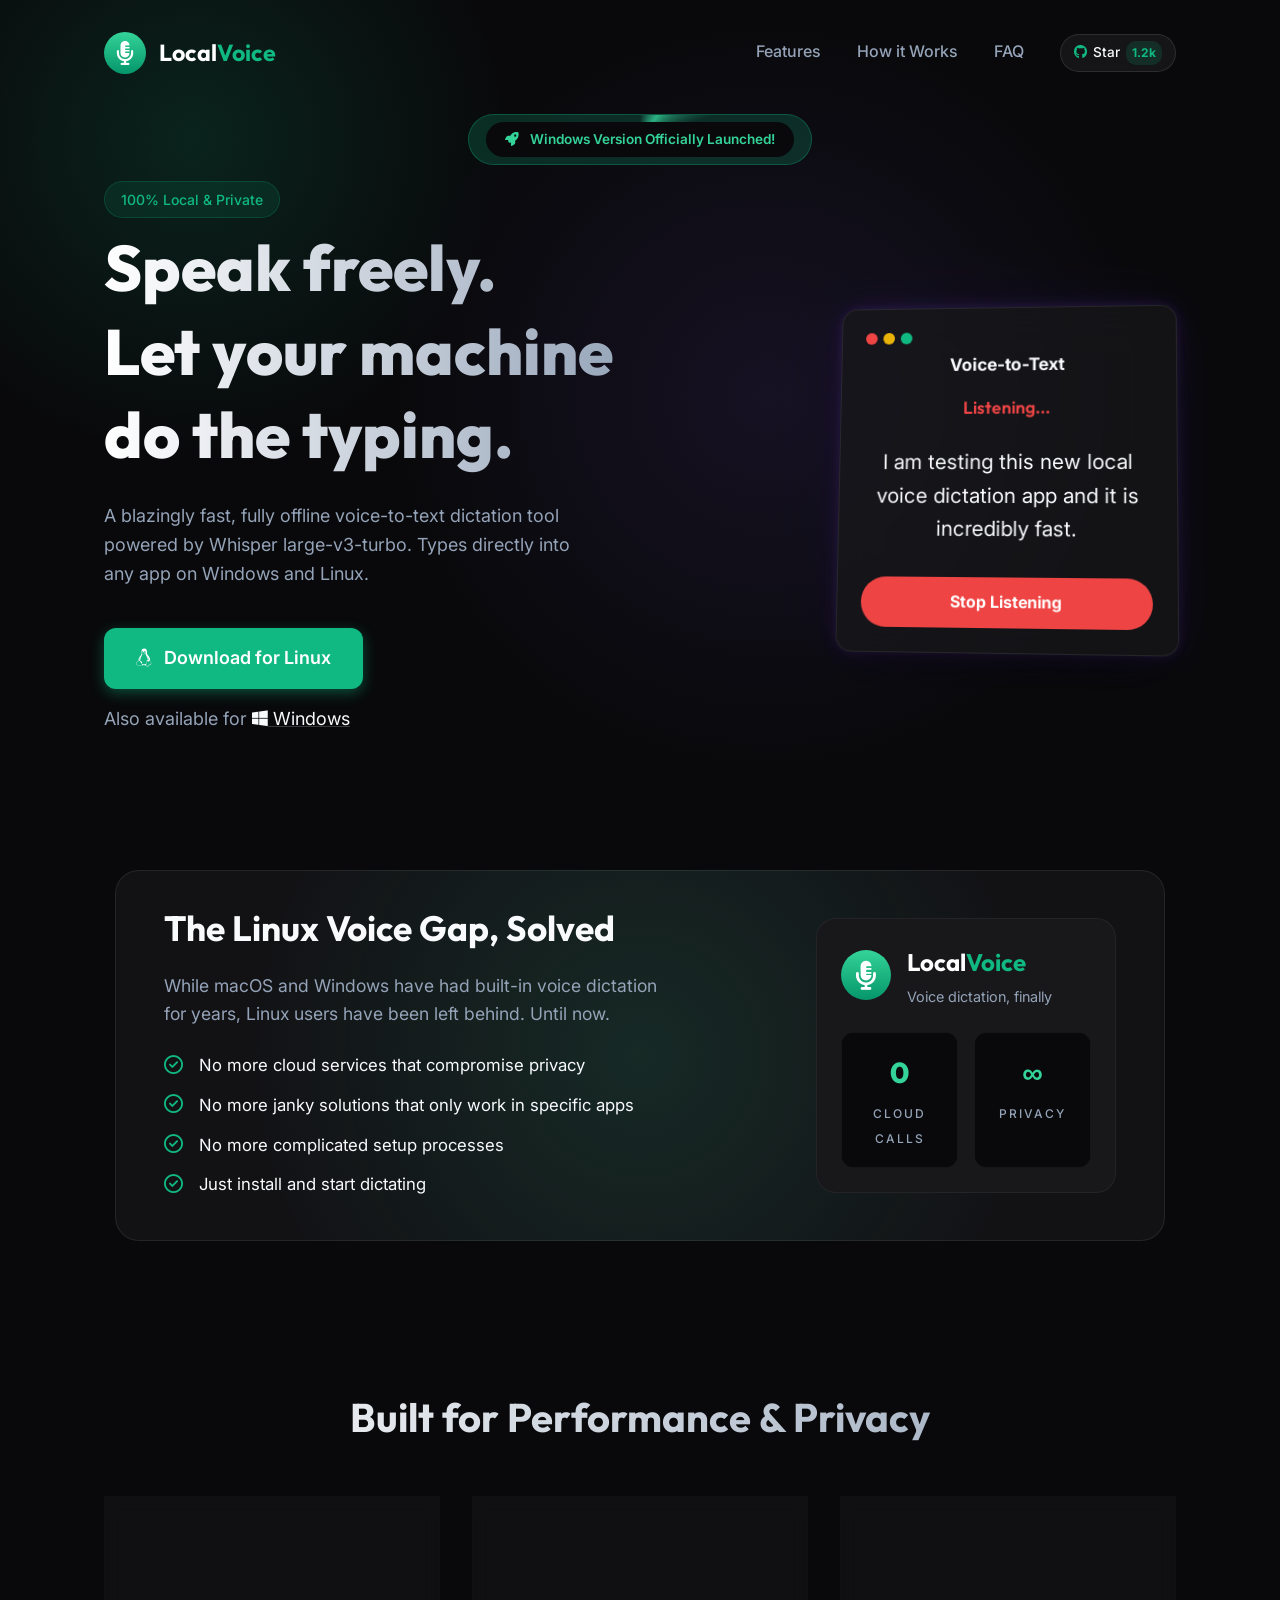
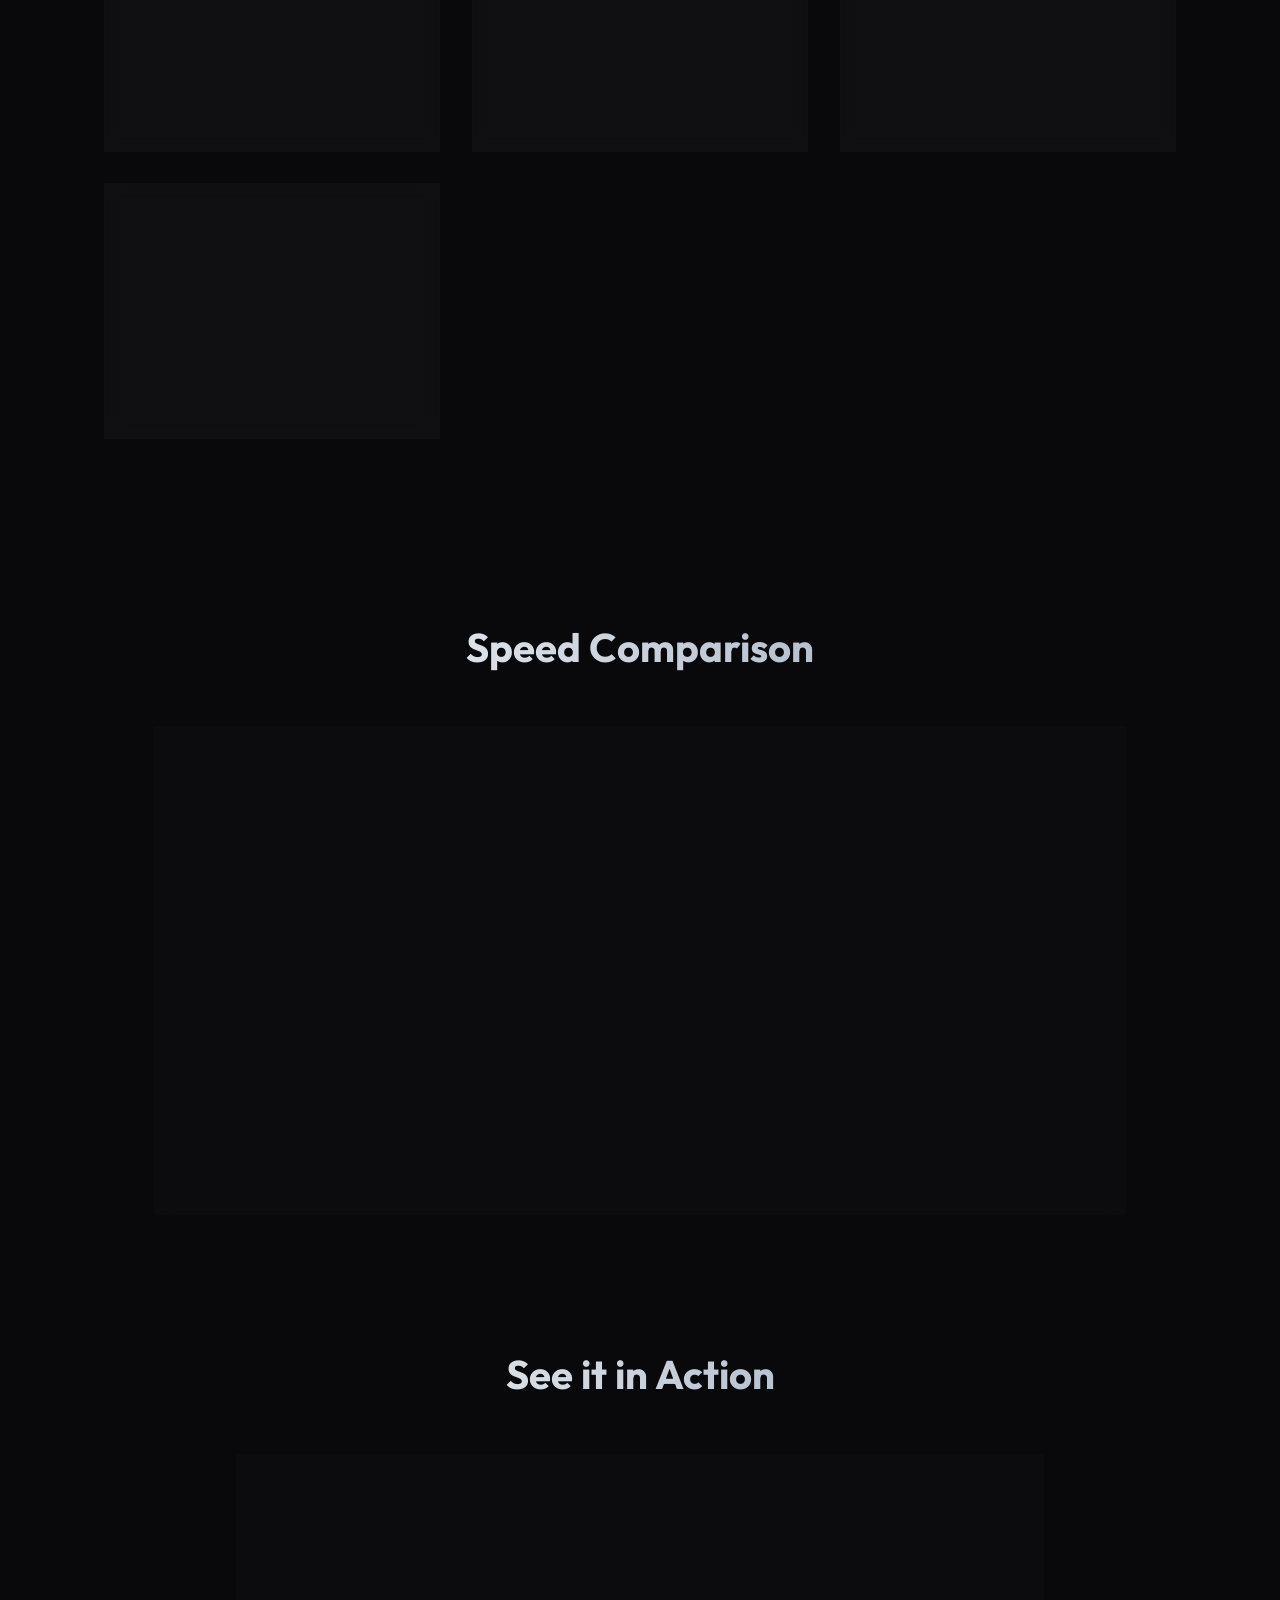
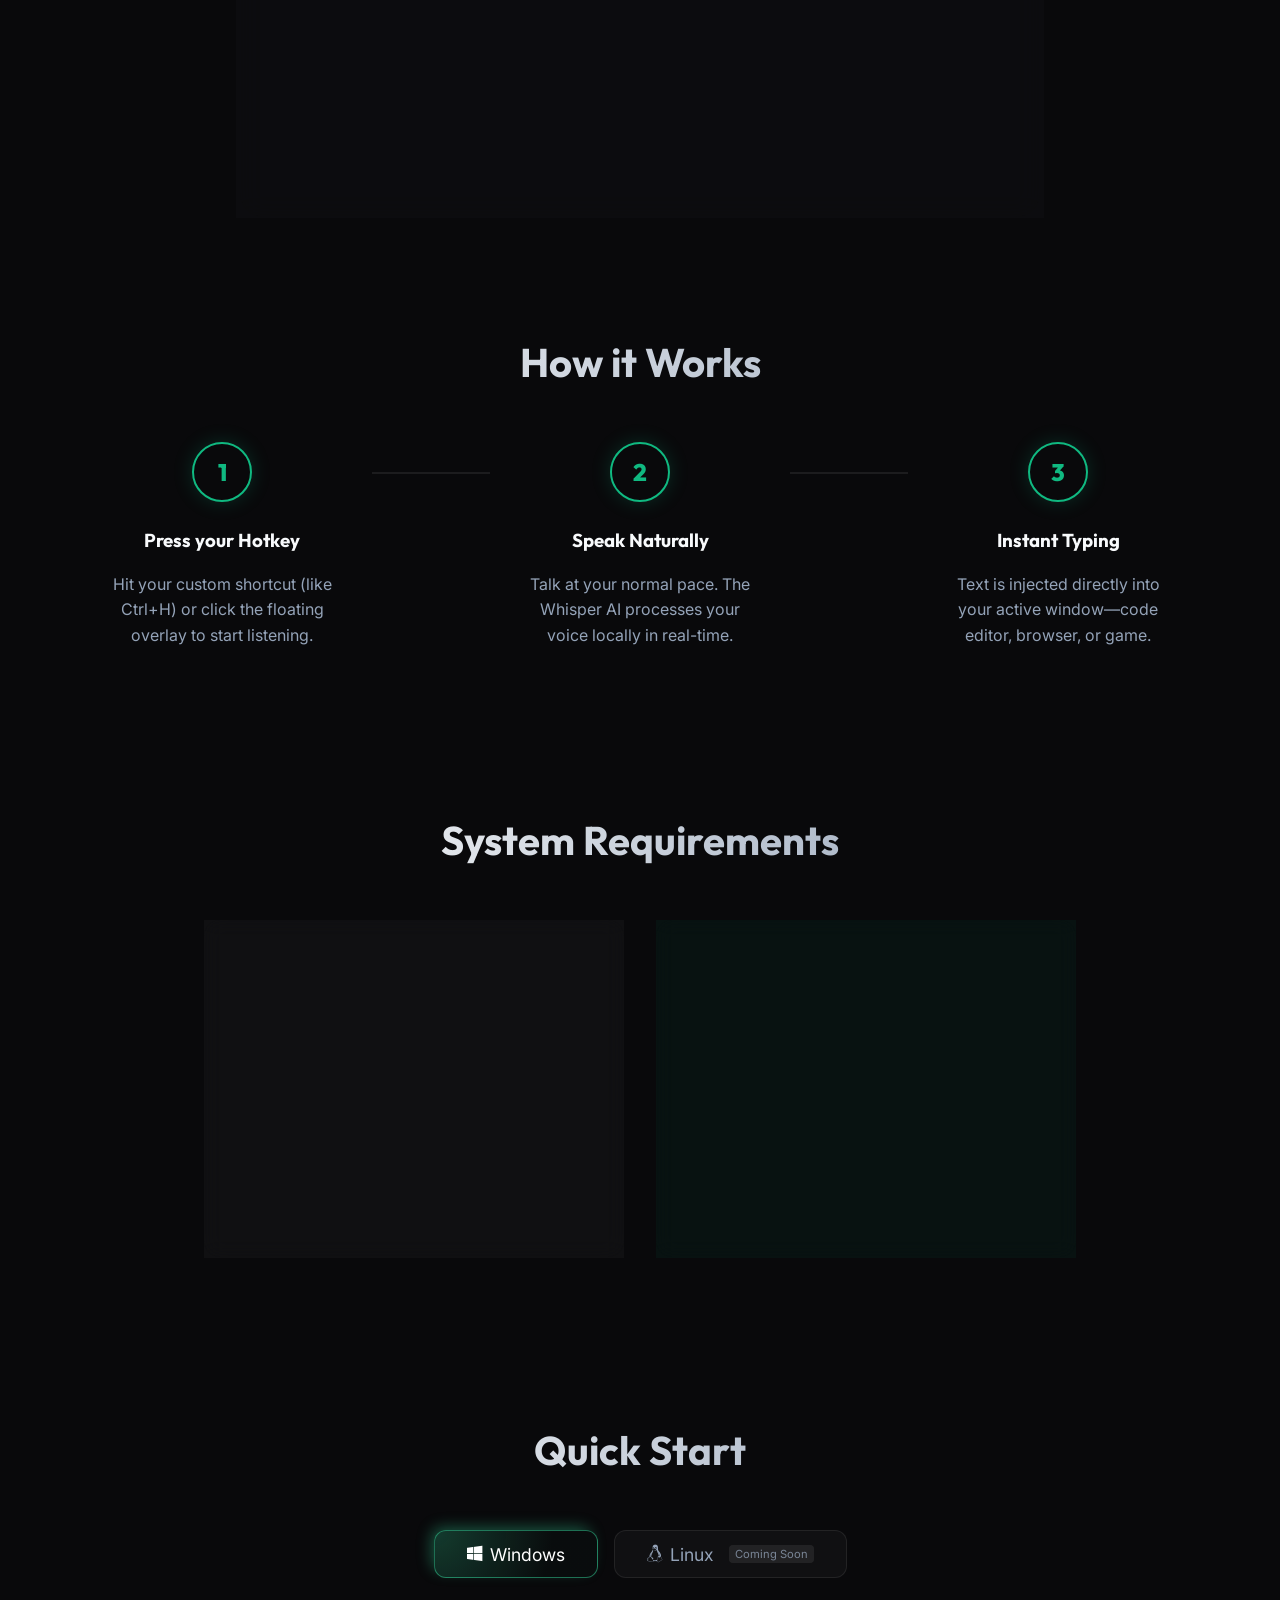
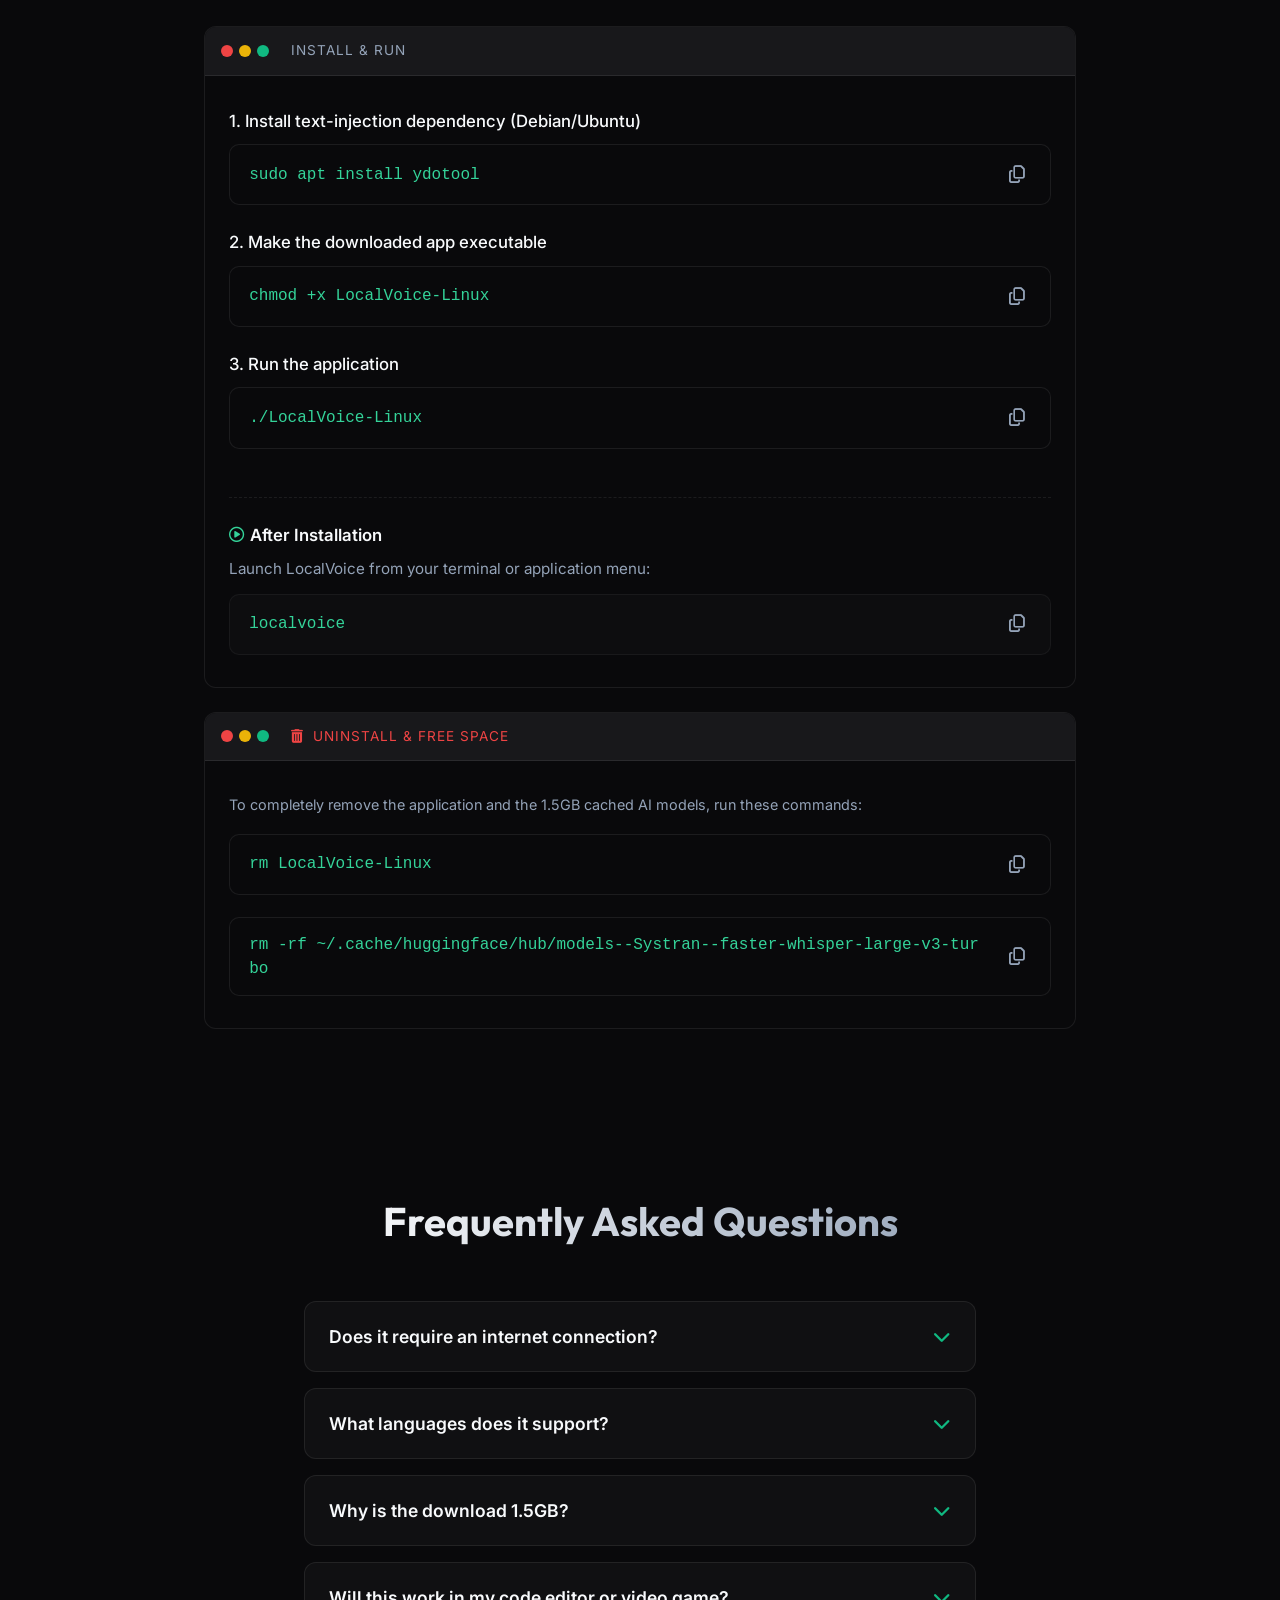
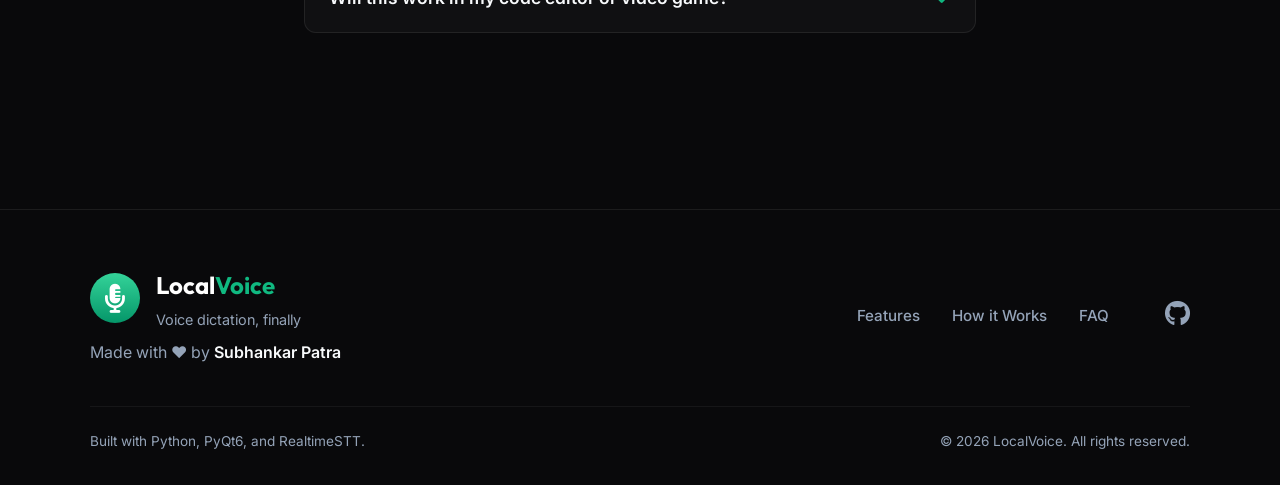
==== commit fbfd787e: "Web: Implement high-end dual-layer animation with border beam and shimmer overlay" ====
--- a/landing-page/index.html
+++ b/landing-page/index.html
@@ -35,8 +35,10 @@
 
     <div class="announcement-bar">
         <div class="badge launch-badge glow-effect">
-            <i class="fa-solid fa-rocket" style="margin-right: 8px;"></i>
-            Windows Version Officially Launched!
+            <span class="badge-content">
+                <i class="fa-solid fa-rocket" style="margin-right: 8px;"></i>
+                Windows Version Officially Launched!
+            </span>
         </div>
     </div>
 
--- a/landing-page/style.css
+++ b/landing-page/style.css
@@ -100,18 +100,72 @@
 }
 
 .glow-effect {
-    box-shadow: 0 0 15px rgba(52, 211, 153, 0.3);
-    animation: pulseGlow 2s infinite ease-in-out;
-    cursor: default;
-    padding: 0.5rem 1.2rem !important;
-    font-weight: 600 !important;
-    letter-spacing: 0.5px;
-}
-
-@keyframes pulseGlow {
-    0% { box-shadow: 0 0 15px rgba(52, 211, 153, 0.3); }
-    50% { box-shadow: 0 0 25px rgba(52, 211, 153, 0.6); }
-    100% { box-shadow: 0 0 15px rgba(52, 211, 153, 0.3); }
+    position: relative;
+    overflow: hidden;
+    padding: 0; /* Let the content handle padding */
+    border: none;
+    background: transparent;
+    border-radius: 50px;
+    z-index: 1;
+}
+
+.badge-content {
+    display: block;
+    position: relative;
+    margin: 1px; /* Show the border beam through */
+    padding: 0.4rem 1.2rem;
+    background: #09090b;
+    border-radius: 50px;
+    z-index: 1;
+    overflow: hidden;
+    color: #34d399;
+    font-size: 0.85rem;
+    font-weight: 600;
+}
+
+/* Border Beam Ray */
+.glow-effect::before {
+    content: '';
+    position: absolute;
+    top: -150%;
+    left: -150%;
+    width: 400%;
+    height: 400%;
+    background: conic-gradient(
+        transparent, 
+        rgba(52, 211, 153, 0.8), 
+        transparent 20%
+    );
+    animation: borderRay 4s linear infinite;
+    z-index: -1;
+}
+
+/* Google-style Shimmer Overlay */
+.badge-content::after {
+    content: '';
+    position: absolute;
+    top: 0;
+    left: -100%;
+    width: 100%;
+    height: 100%;
+    background: linear-gradient(
+        120deg,
+        transparent,
+        rgba(255, 255, 255, 0.15),
+        transparent
+    );
+    animation: shimmerRunning 3s infinite linear;
+    z-index: 2;
+}
+
+@keyframes borderRay {
+    from { transform: rotate(0deg); }
+    to { transform: rotate(360deg); }
+}
+
+@keyframes shimmerRunning {
+    0% { left: -100%; }
+    100% { left: 100%; }
 }
 
 @keyframes fadeInUp {
